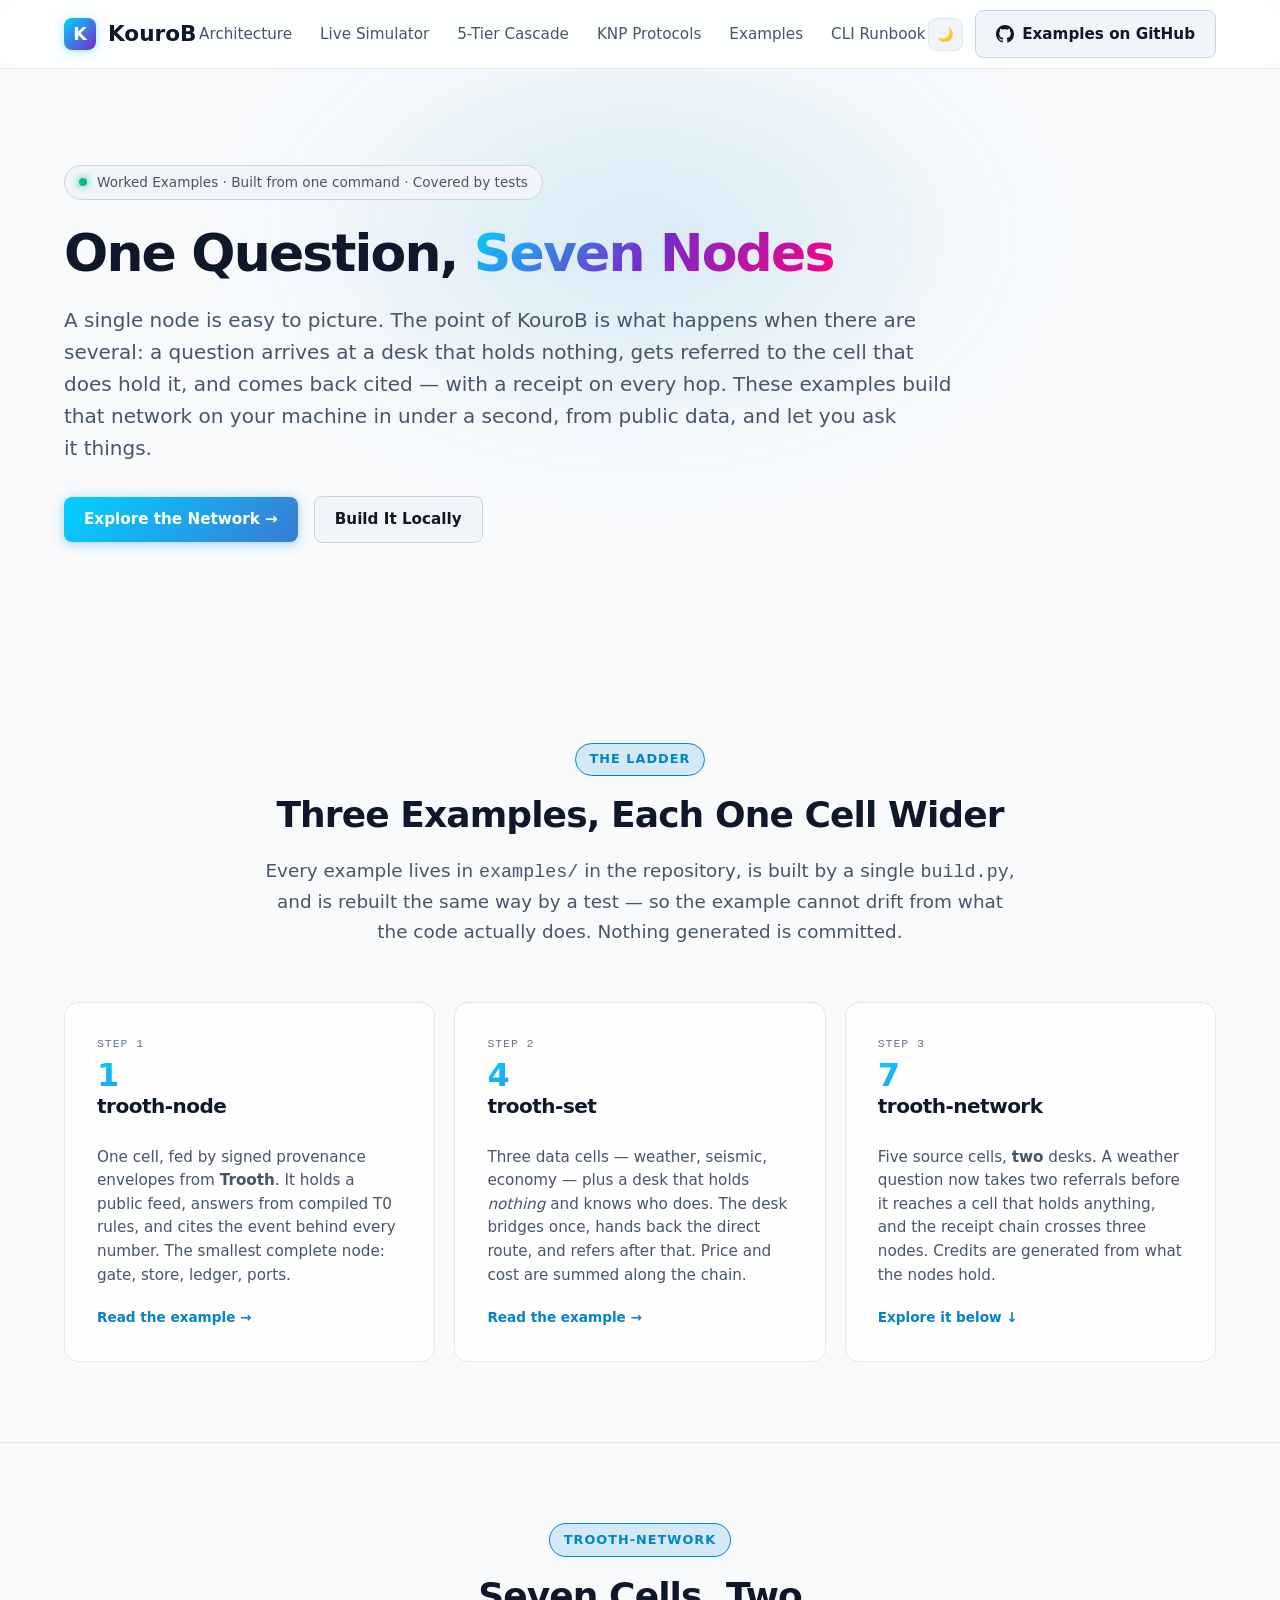
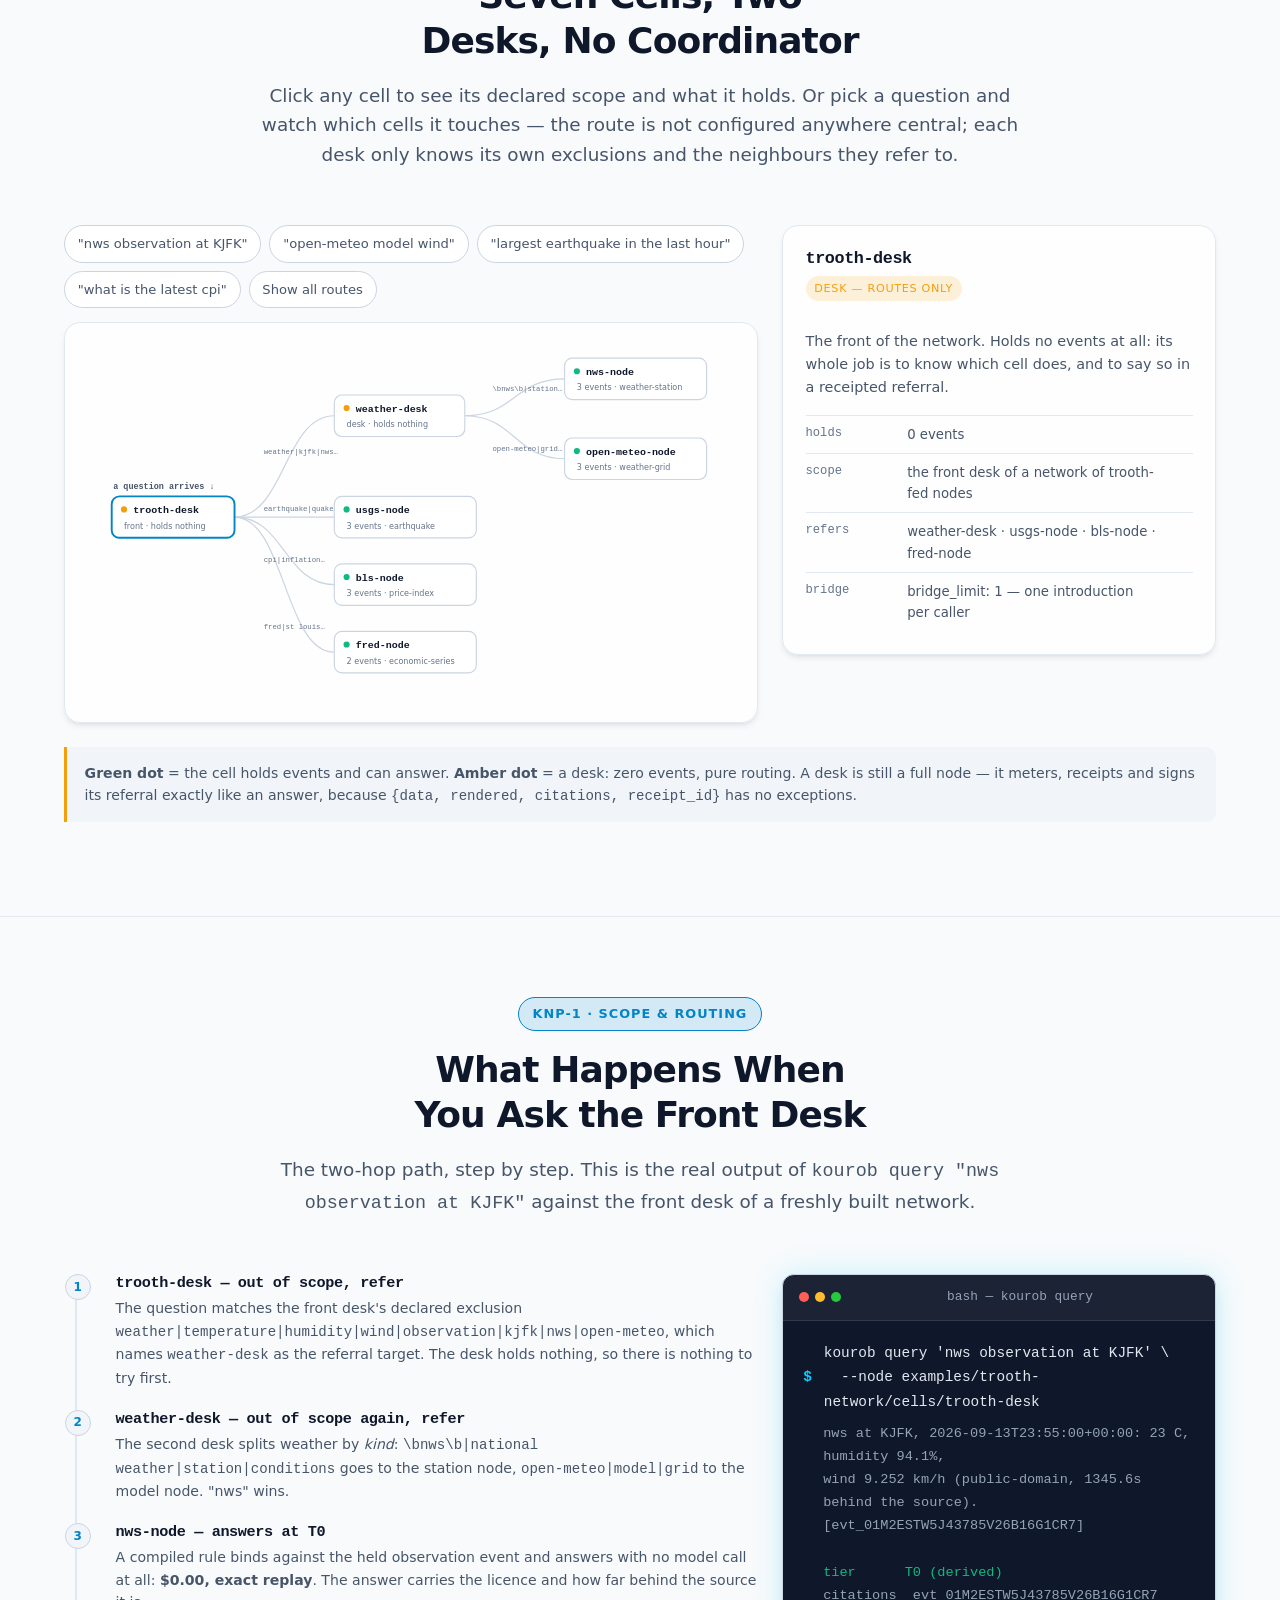
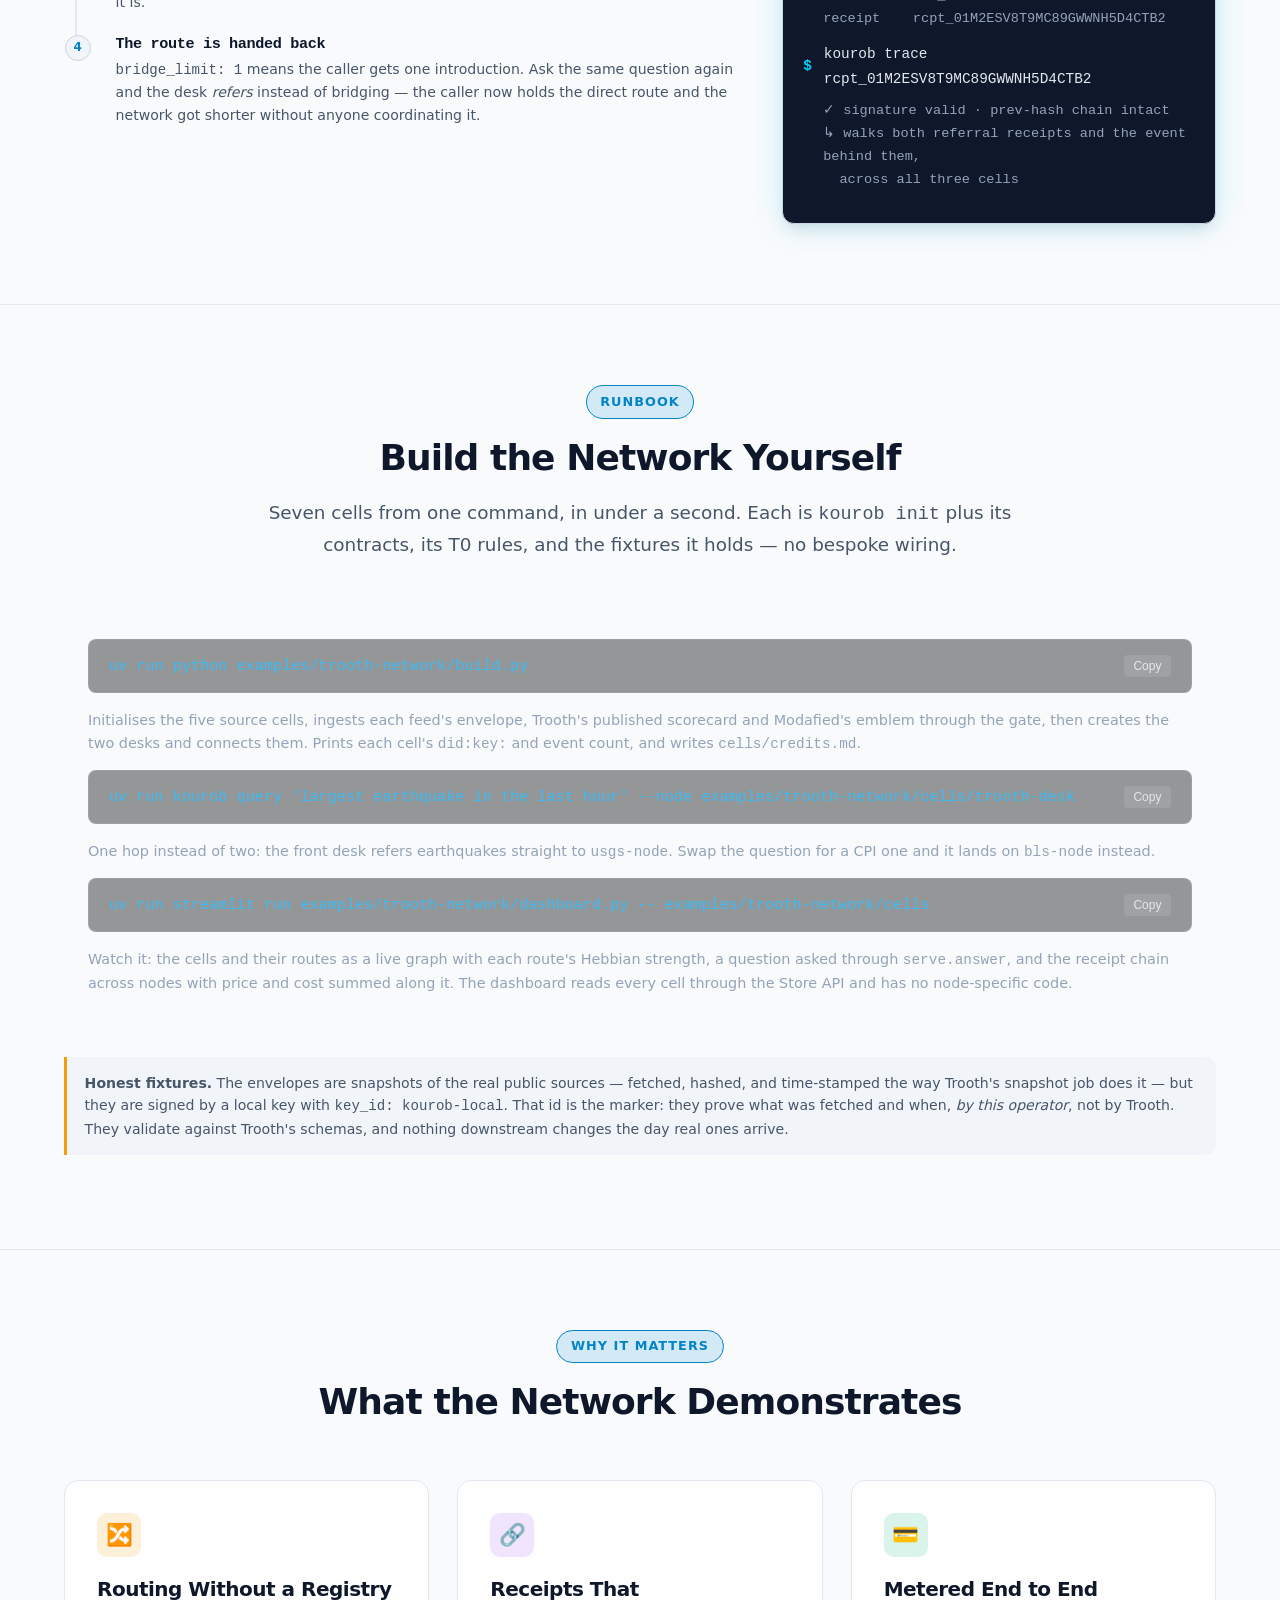
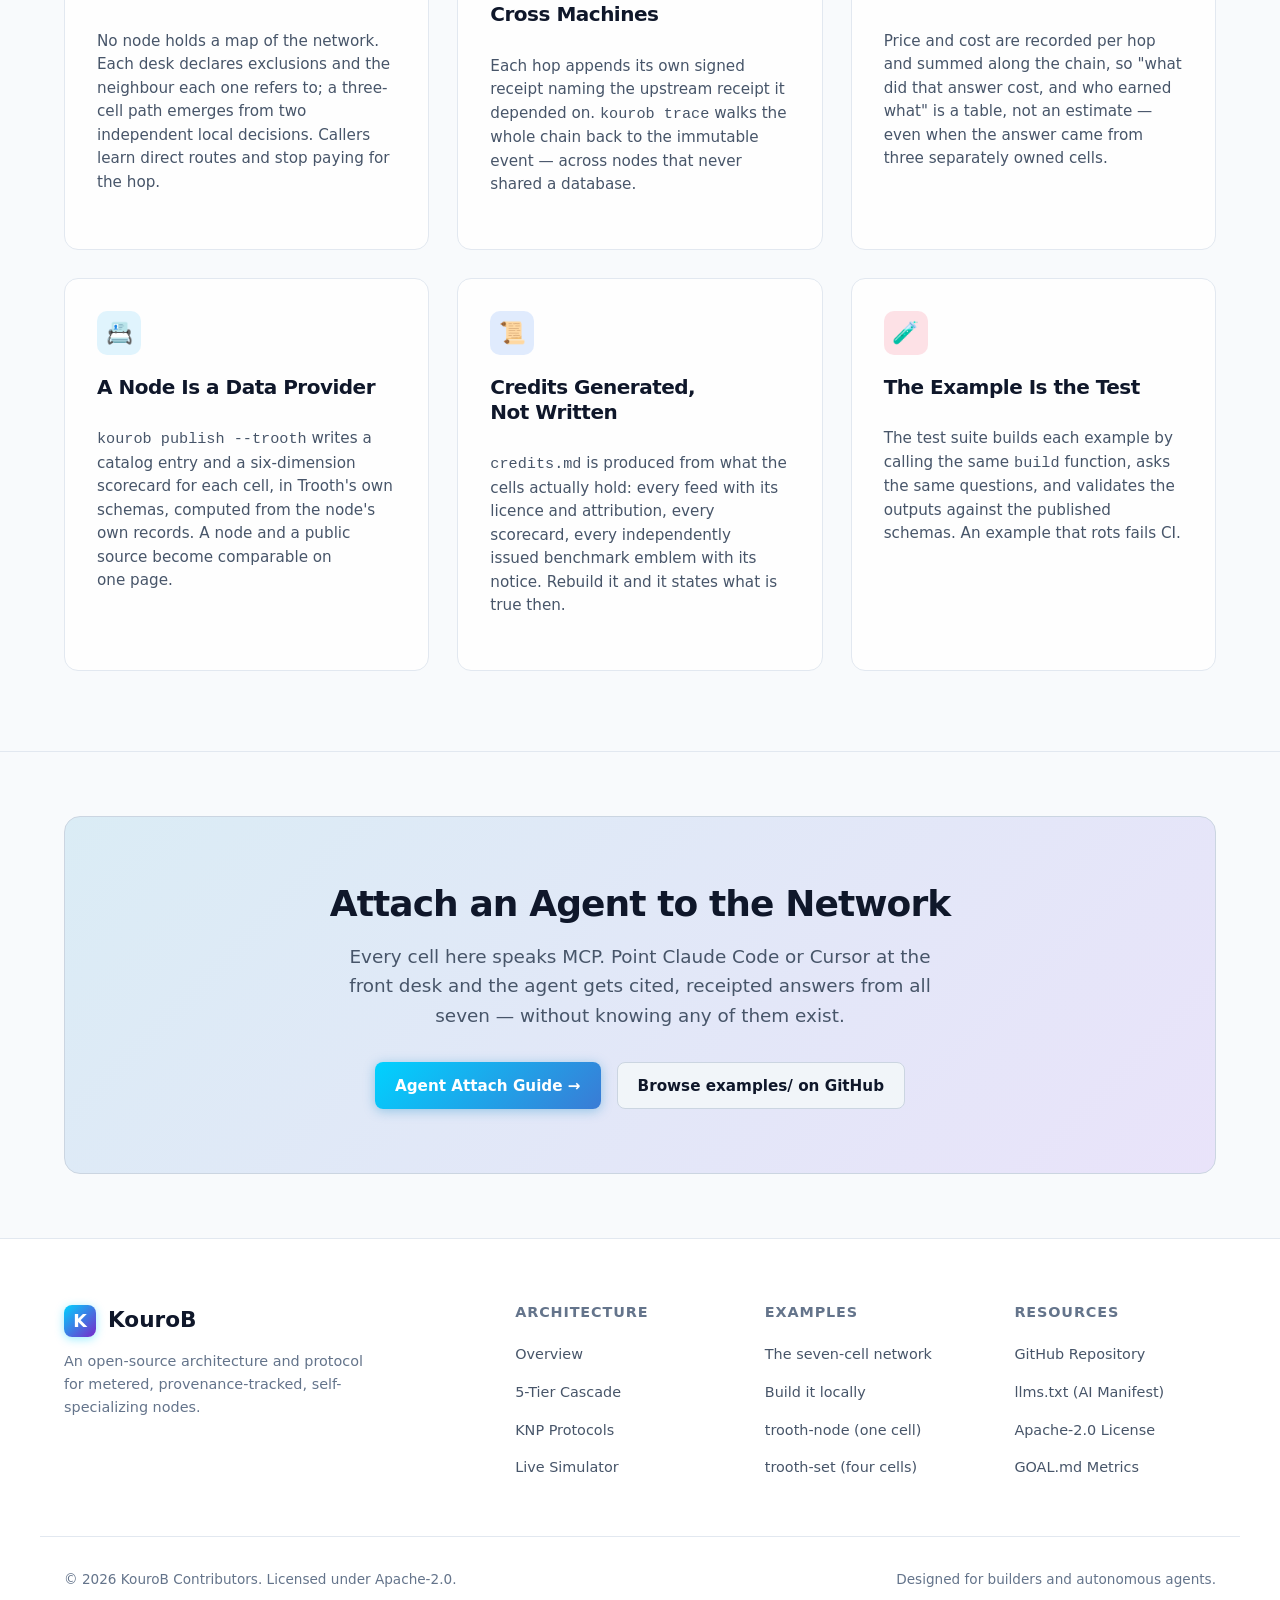
==== site/examples.html @ 0731978b "feat(site): an examples page - seven KouroB nodes in a network The public site showed one node. This" ====
<!DOCTYPE html>
<html lang="en">
<head>
  <meta charset="UTF-8">
  <meta name="viewport" content="width=device-width, initial-scale=1.0">
  <title>Examples — A Network of KouroB Nodes</title>
  <meta name="description" content="Worked KouroB examples: one node, four cells, then a seven-cell network with two desks. Click through the topology, the referral rules that route a question, and the receipt chain that crosses three nodes.">
  <meta name="theme-color" content="#080c14">
  <link rel="stylesheet" href="styles.css">
  <link rel="icon" href="data:image/svg+xml,<svg xmlns='http://www.w3.org/2000/svg' viewBox='0 0 100 100'><rect width='100' height='100' rx='20' fill='%2300d2ff'/><text y='70' x='20' font-size='65' font-family='monospace' font-weight='bold' fill='white'>K</text></svg>">
  <style>
    /* ---- Page-scoped styles: the network topology and its detail panel ---- */
    .net-layout {
      display: grid;
      grid-template-columns: minmax(0, 1.6fr) minmax(0, 1fr);
      gap: 1.5rem;
      align-items: start;
    }
    @media (max-width: 980px) {
      .net-layout { grid-template-columns: 1fr; }
    }

    .net-canvas {
      background: var(--bg-card);
      border: 1px solid var(--border-subtle);
      border-radius: 16px;
      padding: 1rem;
      box-shadow: var(--shadow-md);
      overflow-x: auto;
    }
    .net-canvas svg { width: 100%; min-width: 620px; height: auto; display: block; }

    .net-ask-row {
      display: flex;
      flex-wrap: wrap;
      gap: 0.5rem;
      margin-bottom: 0.9rem;
    }
    .net-ask {
      font: inherit;
      font-size: 0.82rem;
      cursor: pointer;
      padding: 0.45rem 0.8rem;
      border-radius: 999px;
      border: 1px solid var(--border-strong);
      background: var(--bg-surface);
      color: var(--text-secondary);
      transition: all 0.18s ease;
    }
    .net-ask:hover { border-color: var(--accent-color); color: var(--text-primary); }
    .net-ask.active {
      border-color: var(--accent-color);
      color: var(--accent-color);
      background: var(--accent-glow);
    }

    /* Node boxes in the SVG */
    .node-g { cursor: pointer; }
    .node-box {
      fill: var(--bg-surface);
      stroke: var(--border-strong);
      stroke-width: 1.5;
      rx: 10;
      transition: stroke 0.2s ease, fill 0.2s ease;
    }
    .node-g:hover .node-box { stroke: var(--accent-color); }
    .node-g.selected .node-box { stroke: var(--accent-color); stroke-width: 2.5; }
    .node-g.lit .node-box { stroke: var(--brand-emerald); stroke-width: 2.5; }
    .node-g.dim { opacity: 0.35; }
    .node-name { fill: var(--text-primary); font: 600 13px var(--font-mono); }
    .node-role { fill: var(--text-muted); font: 400 10.5px var(--font-sans); }
    .node-dot { fill: var(--brand-amber); }
    .node-g.holds .node-dot { fill: var(--brand-emerald); }

    .edge {
      fill: none;
      stroke: var(--border-strong);
      stroke-width: 1.6;
      transition: stroke 0.2s ease, stroke-width 0.2s ease;
    }
    .edge.lit { stroke: var(--brand-emerald); stroke-width: 3; }
    .edge.dim { opacity: 0.25; }
    .edge-label { fill: var(--text-muted); font: 400 9.5px var(--font-mono); }
    .ask-label { fill: var(--text-secondary); font: 600 11px var(--font-mono); }

    /* Detail panel */
    .net-detail {
      background: var(--bg-card);
      border: 1px solid var(--border-subtle);
      border-radius: 16px;
      padding: 1.4rem;
      box-shadow: var(--shadow-md);
    }
    .net-detail h3 {
      font-family: var(--font-mono);
      font-size: 1.05rem;
      margin-bottom: 0.25rem;
    }
    .net-detail .detail-kind {
      display: inline-block;
      font-size: 0.7rem;
      letter-spacing: 0.06em;
      text-transform: uppercase;
      padding: 0.2rem 0.55rem;
      border-radius: 999px;
      margin-bottom: 0.9rem;
    }
    .kind-holds { background: rgba(16, 185, 129, 0.15); color: var(--tier-t0); }
    .kind-desk { background: rgba(245, 158, 11, 0.15); color: var(--brand-amber); }
    .net-detail p { color: var(--text-secondary); font-size: 0.9rem; }
    .detail-rows { list-style: none; padding: 0; margin: 1rem 0 0; }
    .detail-rows li {
      display: grid;
      grid-template-columns: 92px minmax(0, 1fr);
      gap: 0.6rem;
      padding: 0.5rem 0;
      border-top: 1px solid var(--border-subtle);
      font-size: 0.83rem;
      color: var(--text-secondary);
    }
    .detail-rows .k { color: var(--text-muted); font-family: var(--font-mono); font-size: 0.76rem; }
    .detail-rows code { font-size: 0.78rem; word-break: break-word; }

    /* Hop trace */
    .hop-list { list-style: none; padding: 0; margin: 0; counter-reset: hop; }
    .hop-list li {
      position: relative;
      padding: 0 0 1.3rem 2.4rem;
      border-left: 2px solid var(--border-subtle);
      margin-left: 0.7rem;
    }
    .hop-list li:last-child { border-left-color: transparent; padding-bottom: 0; }
    .hop-list li::before {
      counter-increment: hop;
      content: counter(hop);
      position: absolute;
      left: -0.78rem;
      top: 0;
      width: 1.5rem;
      height: 1.5rem;
      border-radius: 50%;
      display: grid;
      place-items: center;
      font-size: 0.75rem;
      font-weight: 700;
      background: var(--bg-surface-elevated);
      color: var(--accent-color);
      border: 1px solid var(--border-strong);
    }
    .hop-list h4 { margin: 0 0 0.25rem; font-size: 0.95rem; font-family: var(--font-mono); }
    .hop-list p { margin: 0; color: var(--text-secondary); font-size: 0.88rem; }

    /* Example ladder cards */
    .ladder { display: grid; grid-template-columns: repeat(auto-fit, minmax(260px, 1fr)); gap: 1.2rem; }
    .rung { position: relative; }
    .rung .rung-step {
      font-family: var(--font-mono);
      font-size: 0.72rem;
      color: var(--text-muted);
      letter-spacing: 0.08em;
      text-transform: uppercase;
    }
    .rung .rung-count {
      font-size: 2rem;
      font-weight: 800;
      line-height: 1;
      margin: 0.35rem 0 0.15rem;
    }

    .note {
      border-left: 3px solid var(--brand-amber);
      background: var(--bg-surface-elevated);
      padding: 0.9rem 1.1rem;
      border-radius: 0 10px 10px 0;
      color: var(--text-secondary);
      font-size: 0.88rem;
    }
  </style>
</head>
<body>

  <!-- Navigation -->
  <header class="site-nav">
    <div class="container nav-inner">
      <a href="index.html" class="brand">
        <span class="brand-icon">K</span>
        <span>KouroB</span>
      </a>

      <nav>
        <ul class="nav-links">
          <li><a href="index.html#overview">Architecture</a></li>
          <li><a href="index.html#simulator">Live Simulator</a></li>
          <li><a href="index.html#tiers">5-Tier Cascade</a></li>
          <li><a href="index.html#protocols">KNP Protocols</a></li>
          <li><a href="examples.html" aria-current="page">Examples</a></li>
          <li><a href="index.html#cli">CLI Runbook</a></li>
        </ul>
      </nav>

      <div class="nav-actions">
        <button id="theme-toggle" class="btn-icon" aria-label="Toggle theme" title="Toggle theme">🌙</button>
        <a href="https://github.com/alexchouck-hash/kourob/tree/main/examples" class="btn btn-secondary" target="_blank" rel="noopener">
          <svg width="18" height="18" viewBox="0 0 24 24" fill="currentColor"><path d="M12 0C5.37 0 0 5.37 0 12c0 5.31 3.435 9.795 8.205 11.385.6.105.825-.255.825-.57 0-.285-.015-1.23-.015-2.235-3.015.555-3.795-.735-4.035-1.41-.135-.345-.72-1.41-1.23-1.695-.42-.225-1.02-.78-.015-.795.945-.015 1.62.87 1.845 1.23 1.08 1.815 2.805 1.305 3.495.99.105-.78.42-1.305.765-1.605-2.67-.3-5.46-1.335-5.46-5.925 0-1.305.465-2.385 1.23-3.225-.12-.3-.54-1.53.12-3.18 0 0 1.005-.315 3.3 1.23.96-.27 1.98-.405 3-.405s2.04.135 3 .405c2.295-1.56 3.3-1.23 3.3-1.23.66 1.65.24 2.88.12 3.18.765.84 1.23 1.905 1.23 3.225 0 4.605-2.805 5.625-5.475 5.925.435.375.81 1.095.81 2.22 0 1.605-.015 2.895-.015 3.3 0 .315.225.69.825.57A12.02 12.02 0 0024 12c0-6.63-5.37-12-12-12z"/></svg>
          Examples on GitHub
        </a>
      </div>
    </div>
  </header>

  <!-- Hero -->
  <section class="hero">
    <div class="hero-glow"></div>
    <div class="container">
      <div class="hero-badge">
        <span class="status-dot"></span>
        <span>Worked Examples &middot; Built from one command &middot; Covered by tests</span>
      </div>
      <h1 class="hero-title" style="max-width: 22ch;">
        One Question, <span class="gradient-text">Seven Nodes</span>
      </h1>
      <p class="hero-subtitle" style="max-width: 70ch;">
        A single node is easy to picture. The point of KouroB is what happens when there are several:
        a question arrives at a desk that holds nothing, gets referred to the cell that does hold it,
        and comes back cited &mdash; with a receipt on every hop. These examples build that network on
        your machine in under a second, from public data, and let you ask it things.
      </p>
      <div class="hero-ctas">
        <a href="#network" class="btn btn-primary">Explore the Network &rarr;</a>
        <a href="#build" class="btn btn-secondary">Build It Locally</a>
      </div>
    </div>
  </section>

  <!-- The ladder of examples -->
  <section class="section">
    <div class="container">
      <div class="section-header">
        <span class="section-tag">The Ladder</span>
        <h2 class="section-title">Three Examples, Each One Cell Wider</h2>
        <p class="section-desc">
          Every example lives in <code>examples/</code> in the repository, is built by a single
          <code>build.py</code>, and is rebuilt the same way by a test &mdash; so the example cannot
          drift from what the code actually does. Nothing generated is committed.
        </p>
      </div>

      <div class="ladder">
        <div class="feature-card rung">
          <div class="rung-step">Step 1</div>
          <div class="rung-count gradient-text">1</div>
          <h3 class="feature-title">trooth-node</h3>
          <p class="feature-desc">
            One cell, fed by signed provenance envelopes from <strong>Trooth</strong>. It holds a
            public feed, answers from compiled T0 rules, and cites the event behind every number.
            The smallest complete node: gate, store, ledger, ports.
          </p>
          <a class="feature-link" href="https://github.com/alexchouck-hash/kourob/tree/main/examples/trooth-node" target="_blank" rel="noopener">Read the example &rarr;</a>
        </div>

        <div class="feature-card rung">
          <div class="rung-step">Step 2</div>
          <div class="rung-count gradient-text">4</div>
          <h3 class="feature-title">trooth-set</h3>
          <p class="feature-desc">
            Three data cells &mdash; weather, seismic, economy &mdash; plus a desk that holds
            <em>nothing</em> and knows who does. The desk bridges once, hands back the direct route,
            and refers after that. Price and cost are summed along the chain.
          </p>
          <a class="feature-link" href="https://github.com/alexchouck-hash/kourob/tree/main/examples/trooth-set" target="_blank" rel="noopener">Read the example &rarr;</a>
        </div>

        <div class="feature-card rung">
          <div class="rung-step">Step 3</div>
          <div class="rung-count gradient-text">7</div>
          <h3 class="feature-title">trooth-network</h3>
          <p class="feature-desc">
            Five source cells, <strong>two</strong> desks. A weather question now takes two referrals
            before it reaches a cell that holds anything, and the receipt chain crosses three nodes.
            Credits are generated from what the nodes hold.
          </p>
          <a class="feature-link" href="#network">Explore it below &darr;</a>
        </div>
      </div>
    </div>
  </section>

  <!-- The network -->
  <section class="section" id="network">
    <div class="container">
      <div class="section-header">
        <span class="section-tag">trooth-network</span>
        <h2 class="section-title">Seven Cells, Two Desks, No Coordinator</h2>
        <p class="section-desc">
          Click any cell to see its declared scope and what it holds. Or pick a question and watch
          which cells it touches &mdash; the route is not configured anywhere central; each desk only
          knows its own exclusions and the neighbours they refer to.
        </p>
      </div>

      <div class="net-layout">
        <div>
          <div class="net-ask-row" role="group" aria-label="Example questions">
            <button class="net-ask" data-ask="weather">"nws observation at KJFK"</button>
            <button class="net-ask" data-ask="model">"open-meteo model wind"</button>
            <button class="net-ask" data-ask="quake">"largest earthquake in the last hour"</button>
            <button class="net-ask" data-ask="cpi">"what is the latest cpi"</button>
            <button class="net-ask" data-ask="reset">Show all routes</button>
          </div>

          <div class="net-canvas">
            <svg viewBox="0 0 860 478" role="img" aria-label="Topology of the seven-cell trooth-network: a front desk refers to a weather desk and to three source nodes; the weather desk refers to two more source nodes.">
              <!-- edges: front desk -->
              <path class="edge" data-edge="front-weather" d="M200 232 C 265 232, 265 100, 330 100"/>
              <path class="edge" data-edge="front-usgs"    d="M200 232 C 265 232, 265 232, 330 232"/>
              <path class="edge" data-edge="front-bls"     d="M200 232 C 265 232, 265 320, 330 320"/>
              <path class="edge" data-edge="front-fred"    d="M200 232 C 265 232, 265 408, 330 408"/>
              <!-- edges: weather desk -->
              <path class="edge" data-edge="weather-nws"        d="M500 100 C 565 100, 565 52, 630 52"/>
              <path class="edge" data-edge="weather-openmeteo"  d="M500 100 C 565 100, 565 156, 630 156"/>

              <!-- edge labels -->
              <text class="edge-label" x="238" y="150">weather|kjfk|nws…</text>
              <text class="edge-label" x="238" y="224">earthquake|quake…</text>
              <text class="edge-label" x="238" y="290">cpi|inflation…</text>
              <text class="edge-label" x="238" y="378">fred|st louis…</text>
              <text class="edge-label" x="536" y="68">\bnws\b|station…</text>
              <text class="edge-label" x="536" y="146">open-meteo|grid…</text>

              <!-- the ask -->
              <text class="ask-label" x="42" y="196">a question arrives &darr;</text>

              <!-- nodes -->
              <g class="node-g selected" data-node="trooth-desk" tabindex="0" role="button" aria-label="trooth-desk">
                <rect class="node-box" x="40" y="205" width="160" height="54"/>
                <circle class="node-dot" cx="56" cy="222" r="4"/>
                <text class="node-name" x="68" y="227">trooth-desk</text>
                <text class="node-role" x="56" y="247">front &middot; holds nothing</text>
              </g>

              <g class="node-g" data-node="weather-desk" tabindex="0" role="button" aria-label="weather-desk">
                <rect class="node-box" x="330" y="73" width="170" height="54"/>
                <circle class="node-dot" cx="346" cy="90" r="4"/>
                <text class="node-name" x="358" y="95">weather-desk</text>
                <text class="node-role" x="346" y="115">desk &middot; holds nothing</text>
              </g>

              <g class="node-g holds" data-node="nws-node" tabindex="0" role="button" aria-label="nws-node">
                <rect class="node-box" x="630" y="25" width="185" height="54"/>
                <circle class="node-dot" cx="646" cy="42" r="4"/>
                <text class="node-name" x="658" y="47">nws-node</text>
                <text class="node-role" x="646" y="67">3 events &middot; weather-station</text>
              </g>

              <g class="node-g holds" data-node="open-meteo-node" tabindex="0" role="button" aria-label="open-meteo-node">
                <rect class="node-box" x="630" y="129" width="185" height="54"/>
                <circle class="node-dot" cx="646" cy="146" r="4"/>
                <text class="node-name" x="658" y="151">open-meteo-node</text>
                <text class="node-role" x="646" y="171">3 events &middot; weather-grid</text>
              </g>

              <g class="node-g holds" data-node="usgs-node" tabindex="0" role="button" aria-label="usgs-node">
                <rect class="node-box" x="330" y="205" width="185" height="54"/>
                <circle class="node-dot" cx="346" cy="222" r="4"/>
                <text class="node-name" x="358" y="227">usgs-node</text>
                <text class="node-role" x="346" y="247">3 events &middot; earthquake</text>
              </g>

              <g class="node-g holds" data-node="bls-node" tabindex="0" role="button" aria-label="bls-node">
                <rect class="node-box" x="330" y="293" width="185" height="54"/>
                <circle class="node-dot" cx="346" cy="310" r="4"/>
                <text class="node-name" x="358" y="315">bls-node</text>
                <text class="node-role" x="346" y="335">3 events &middot; price-index</text>
              </g>

              <g class="node-g holds" data-node="fred-node" tabindex="0" role="button" aria-label="fred-node">
                <rect class="node-box" x="330" y="381" width="185" height="54"/>
                <circle class="node-dot" cx="346" cy="398" r="4"/>
                <text class="node-name" x="358" y="403">fred-node</text>
                <text class="node-role" x="346" y="423">2 events &middot; economic-series</text>
              </g>
            </svg>
          </div>
        </div>

        <aside class="net-detail" id="net-detail" aria-live="polite"></aside>
      </div>

      <p class="note" style="margin-top: 1.5rem;">
        <strong>Green dot</strong> = the cell holds events and can answer.
        <strong>Amber dot</strong> = a desk: zero events, pure routing. A desk is still a full node
        &mdash; it meters, receipts and signs its referral exactly like an answer, because
        <code>{data, rendered, citations, receipt_id}</code> has no exceptions.
      </p>
    </div>
  </section>

  <!-- The hop trace -->
  <section class="section">
    <div class="container">
      <div class="section-header">
        <span class="section-tag">KNP-1 &middot; Scope &amp; Routing</span>
        <h2 class="section-title">What Happens When You Ask the Front Desk</h2>
        <p class="section-desc">
          The two-hop path, step by step. This is the real output of
          <code>kourob query "nws observation at KJFK"</code> against the front desk of a freshly
          built network.
        </p>
      </div>

      <div class="net-layout">
        <div>
          <ol class="hop-list">
            <li>
              <h4>trooth-desk &mdash; out of scope, refer</h4>
              <p>
                The question matches the front desk's declared exclusion
                <code>weather|temperature|humidity|wind|observation|kjfk|nws|open-meteo</code>, which
                names <code>weather-desk</code> as the referral target. The desk holds nothing, so
                there is nothing to try first.
              </p>
            </li>
            <li>
              <h4>weather-desk &mdash; out of scope again, refer</h4>
              <p>
                The second desk splits weather by <em>kind</em>: <code>\bnws\b|national weather|station|conditions</code>
                goes to the station node, <code>open-meteo|model|grid</code> to the model node. "nws" wins.
              </p>
            </li>
            <li>
              <h4>nws-node &mdash; answers at T0</h4>
              <p>
                A compiled rule binds against the held observation event and answers with no model
                call at all: <strong>$0.00, exact replay</strong>. The answer carries the licence and
                how far behind the source it is.
              </p>
            </li>
            <li>
              <h4>The route is handed back</h4>
              <p>
                <code>bridge_limit: 1</code> means the caller gets one introduction. Ask the same
                question again and the desk <em>refers</em> instead of bridging &mdash; the caller now
                holds the direct route and the network got shorter without anyone coordinating it.
              </p>
            </li>
          </ol>
        </div>

        <div class="terminal-window">
          <div class="terminal-topbar">
            <div class="terminal-dots">
              <span class="terminal-dot dot-red"></span>
              <span class="terminal-dot dot-yellow"></span>
              <span class="terminal-dot dot-green"></span>
            </div>
            <div class="terminal-title">bash &mdash; kourob query</div>
            <div></div>
          </div>
          <div class="terminal-body">
            <div class="terminal-line">
              <span class="terminal-prompt">$</span>
              <span>kourob query 'nws observation at KJFK' \<br>&nbsp;&nbsp;--node examples/trooth-network/cells/trooth-desk</span>
            </div>
            <div class="terminal-output">
              nws at KJFK, 2026-09-13T23:55:00+00:00: 23 C, humidity 94.1%,<br>
              wind 9.252 km/h (public-domain, 1345.6s behind the source).<br>
              [evt_01M2ESTW5J43785V26B16G1CR7]
              <br><br>
              <span class="terminal-highlight">tier&nbsp;&nbsp;&nbsp;&nbsp;&nbsp;&nbsp;T0 (derived)</span><br>
              citations&nbsp;&nbsp;evt_01M2ESTW5J43785V26B16G1CR7<br>
              receipt&nbsp;&nbsp;&nbsp;&nbsp;rcpt_01M2ESV8T9MC89GWWNH5D4CTB2
            </div>
            <div class="terminal-line">
              <span class="terminal-prompt">$</span>
              <span>kourob trace rcpt_01M2ESV8T9MC89GWWNH5D4CTB2</span>
            </div>
            <div class="terminal-output">
              ✓ signature valid &middot; prev-hash chain intact<br>
              ↳ walks both referral receipts and the event behind them,<br>
              &nbsp;&nbsp;across all three cells
            </div>
          </div>
        </div>
      </div>
    </div>
  </section>

  <!-- Build it -->
  <section class="section" id="build">
    <div class="container">
      <div class="section-header">
        <span class="section-tag">Runbook</span>
        <h2 class="section-title">Build the Network Yourself</h2>
        <p class="section-desc">
          Seven cells from one command, in under a second. Each is <code>kourob init</code> plus its
          contracts, its T0 rules, and the fixtures it holds &mdash; no bespoke wiring.
        </p>
      </div>

      <div class="cli-tab-content active" style="display:block;">
        <div class="cli-command-block">
          <code>uv run python examples/trooth-network/build.py</code>
          <button class="btn-copy">Copy</button>
        </div>
        <p class="cli-explanation">
          Initialises the five source cells, ingests each feed's envelope, Trooth's published
          scorecard and Modafied's emblem through the gate, then creates the two desks and connects
          them. Prints each cell's <code>did:key:</code> and event count, and writes
          <code>cells/credits.md</code>.
        </p>

        <div class="cli-command-block">
          <code>uv run kourob query 'largest earthquake in the last hour' --node examples/trooth-network/cells/trooth-desk</code>
          <button class="btn-copy">Copy</button>
        </div>
        <p class="cli-explanation">
          One hop instead of two: the front desk refers earthquakes straight to
          <code>usgs-node</code>. Swap the question for a CPI one and it lands on
          <code>bls-node</code> instead.
        </p>

        <div class="cli-command-block">
          <code>uv run streamlit run examples/trooth-network/dashboard.py -- examples/trooth-network/cells</code>
          <button class="btn-copy">Copy</button>
        </div>
        <p class="cli-explanation">
          Watch it: the cells and their routes as a live graph with each route's Hebbian strength, a
          question asked through <code>serve.answer</code>, and the receipt chain across nodes with
          price and cost summed along it. The dashboard reads every cell through the Store API and
          has no node-specific code.
        </p>
      </div>

      <p class="note" style="margin-top: 1.5rem;">
        <strong>Honest fixtures.</strong> The envelopes are snapshots of the real public sources
        &mdash; fetched, hashed, and time-stamped the way Trooth's snapshot job does it &mdash; but
        they are signed by a local key with <code>key_id: kourob-local</code>. That id is the marker:
        they prove what was fetched and when, <em>by this operator</em>, not by Trooth. They validate
        against Trooth's schemas, and nothing downstream changes the day real ones arrive.
      </p>
    </div>
  </section>

  <!-- What it demonstrates -->
  <section class="section">
    <div class="container">
      <div class="section-header">
        <span class="section-tag">Why It Matters</span>
        <h2 class="section-title">What the Network Demonstrates</h2>
      </div>

      <div class="features-grid">
        <div class="feature-card">
          <div class="feature-icon icon-amber">🔀</div>
          <h3 class="feature-title">Routing Without a Registry</h3>
          <p class="feature-desc">
            No node holds a map of the network. Each desk declares exclusions and the neighbour each
            one refers to; a three-cell path emerges from two independent local decisions. Callers
            learn direct routes and stop paying for the hop.
          </p>
        </div>
        <div class="feature-card">
          <div class="feature-icon icon-purple">🔗</div>
          <h3 class="feature-title">Receipts That Cross Machines</h3>
          <p class="feature-desc">
            Each hop appends its own signed receipt naming the upstream receipt it depended on.
            <code>kourob trace</code> walks the whole chain back to the immutable event &mdash; across
            nodes that never shared a database.
          </p>
        </div>
        <div class="feature-card">
          <div class="feature-icon icon-emerald">💳</div>
          <h3 class="feature-title">Metered End to End</h3>
          <p class="feature-desc">
            Price and cost are recorded per hop and summed along the chain, so "what did that answer
            cost, and who earned what" is a table, not an estimate &mdash; even when the answer came
            from three separately owned cells.
          </p>
        </div>
        <div class="feature-card">
          <div class="feature-icon icon-cyan">📇</div>
          <h3 class="feature-title">A Node Is a Data Provider</h3>
          <p class="feature-desc">
            <code>kourob publish --trooth</code> writes a catalog entry and a six-dimension scorecard
            for each cell, in Trooth's own schemas, computed from the node's own records. A node and
            a public source become comparable on one page.
          </p>
        </div>
        <div class="feature-card">
          <div class="feature-icon icon-blue">📜</div>
          <h3 class="feature-title">Credits Generated, Not Written</h3>
          <p class="feature-desc">
            <code>credits.md</code> is produced from what the cells actually hold: every feed with its
            licence and attribution, every scorecard, every independently issued benchmark emblem
            with its notice. Rebuild it and it states what is true then.
          </p>
        </div>
        <div class="feature-card">
          <div class="feature-icon icon-pink">🧪</div>
          <h3 class="feature-title">The Example Is the Test</h3>
          <p class="feature-desc">
            The test suite builds each example by calling the same <code>build</code> function, asks
            the same questions, and validates the outputs against the published schemas. An example
            that rots fails CI.
          </p>
        </div>
      </div>
    </div>
  </section>

  <!-- CTA -->
  <div class="container">
    <div class="cta-banner">
      <h2>Attach an Agent to the Network</h2>
      <p>
        Every cell here speaks MCP. Point Claude Code or Cursor at the front desk and the agent gets
        cited, receipted answers from all seven &mdash; without knowing any of them exist.
      </p>
      <div style="display: flex; gap: 1rem; justify-content: center; flex-wrap: wrap;">
        <a href="index.html#agents" class="btn btn-primary">Agent Attach Guide &rarr;</a>
        <a href="https://github.com/alexchouck-hash/kourob/tree/main/examples" class="btn btn-secondary" target="_blank" rel="noopener">
          Browse examples/ on GitHub
        </a>
      </div>
    </div>
  </div>

  <!-- Footer -->
  <footer class="site-footer">
    <div class="container footer-grid">
      <div class="footer-brand">
        <a href="index.html" class="brand">
          <span class="brand-icon">K</span>
          <span>KouroB</span>
        </a>
        <p>
          An open-source architecture and protocol for metered, provenance-tracked, self-specializing nodes.
        </p>
      </div>

      <div class="footer-col">
        <h4>Architecture</h4>
        <ul class="footer-links">
          <li><a href="index.html#overview">Overview</a></li>
          <li><a href="index.html#tiers">5-Tier Cascade</a></li>
          <li><a href="index.html#protocols">KNP Protocols</a></li>
          <li><a href="index.html#simulator">Live Simulator</a></li>
        </ul>
      </div>

      <div class="footer-col">
        <h4>Examples</h4>
        <ul class="footer-links">
          <li><a href="examples.html#network">The seven-cell network</a></li>
          <li><a href="examples.html#build">Build it locally</a></li>
          <li><a href="https://github.com/alexchouck-hash/kourob/tree/main/examples/trooth-node" target="_blank" rel="noopener">trooth-node (one cell)</a></li>
          <li><a href="https://github.com/alexchouck-hash/kourob/tree/main/examples/trooth-set" target="_blank" rel="noopener">trooth-set (four cells)</a></li>
        </ul>
      </div>

      <div class="footer-col">
        <h4>Resources</h4>
        <ul class="footer-links">
          <li><a href="https://github.com/alexchouck-hash/kourob" target="_blank" rel="noopener">GitHub Repository</a></li>
          <li><a href="llms.txt">llms.txt (AI Manifest)</a></li>
          <li><a href="https://github.com/alexchouck-hash/kourob/blob/main/LICENSE" target="_blank" rel="noopener">Apache-2.0 License</a></li>
          <li><a href="https://github.com/alexchouck-hash/kourob/blob/main/GOAL.md" target="_blank" rel="noopener">GOAL.md Metrics</a></li>
        </ul>
      </div>
    </div>

    <div class="container footer-bottom">
      <div>&copy; 2026 KouroB Contributors. Licensed under Apache-2.0.</div>
      <div>Designed for builders and autonomous agents.</div>
    </div>
  </footer>

  <script src="app.js"></script>
  <script>
  // --- The network topology: cell details and question routes ---
  (function () {
    const NODES = {
      'trooth-desk': {
        kind: 'desk',
        title: 'trooth-desk',
        blurb: 'The front of the network. Holds no events at all: its whole job is to know which cell does, and to say so in a receipted referral.',
        rows: [
          ['holds', '0 events'],
          ['scope', 'the front desk of a network of trooth-fed nodes'],
          ['refers', 'weather-desk &middot; usgs-node &middot; bls-node &middot; fred-node'],
          ['bridge', 'bridge_limit: 1 — one introduction per caller']
        ]
      },
      'weather-desk': {
        kind: 'desk',
        title: 'weather-desk',
        blurb: 'A second desk, one level down. It splits weather by kind — a station reading is not a model forecast — and refers accordingly. This is the hop that makes the network two-deep.',
        rows: [
          ['holds', '0 events'],
          ['scope', 'a desk for weather at KJFK'],
          ['refers', 'nws-node (station) &middot; open-meteo-node (model)'],
          ['bridge', 'bridge_limit: 1']
        ]
      },
      'nws-node': {
        kind: 'holds',
        title: 'nws-node',
        blurb: 'Observations from the US National Weather Service station at KJFK: temperature, humidity, wind, conditions. Answers at T0 from a compiled rule.',
        rows: [
          ['holds', '3 events — observation, scorecard, emblem'],
          ['entity', 'weather-station'],
          ['source', 'api.weather.gov &middot; public domain'],
          ['credit', 'Data provided by NOAA / National Weather Service']
        ]
      },
      'open-meteo-node': {
        kind: 'holds',
        title: 'open-meteo-node',
        blurb: 'Model weather for the same coordinates — a different kind of truth about the same place, which is exactly why it is a different cell.',
        rows: [
          ['holds', '3 events — observation, scorecard, emblem'],
          ['entity', 'weather-grid'],
          ['source', 'api.open-meteo.com &middot; CC-BY-4.0'],
          ['credit', 'Weather data by Open-Meteo.com']
        ]
      },
      'usgs-node': {
        kind: 'holds',
        title: 'usgs-node',
        blurb: 'The USGS past-hour earthquake feed: largest quake, magnitude, count. One hop from the front desk — no intermediate desk needed.',
        rows: [
          ['holds', '3 events — observation, scorecard, emblem'],
          ['entity', 'earthquake'],
          ['source', 'earthquake.usgs.gov &middot; public domain'],
          ['credit', 'Data courtesy of the U.S. Geological Survey']
        ]
      },
      'bls-node': {
        kind: 'holds',
        title: 'bls-node',
        blurb: 'The Consumer Price Index from the Bureau of Labor Statistics. Ask the front desk about inflation and it lands here.',
        rows: [
          ['holds', '3 events — observation, scorecard, emblem'],
          ['entity', 'price-index'],
          ['source', 'api.bls.gov &middot; public domain'],
          ['credit', 'U.S. Bureau of Labor Statistics']
        ]
      },
      'fred-node': {
        kind: 'holds',
        title: 'fred-node',
        blurb: 'Economic series from the St. Louis Fed. It holds the scorecard and the benchmark emblem but no envelope yet — FRED needs an API key — so it is the honest case of a cell that is listed, scored, and not yet fed.',
        rows: [
          ['holds', '2 events — scorecard, emblem (no envelope yet)'],
          ['entity', 'economic-series'],
          ['source', 'fred.stlouisfed.org &middot; API key required'],
          ['credit', 'Federal Reserve Economic Data (FRED)']
        ]
      }
    };

    const ASKS = {
      weather: { edges: ['front-weather', 'weather-nws'], nodes: ['trooth-desk', 'weather-desk', 'nws-node'], focus: 'nws-node' },
      model:   { edges: ['front-weather', 'weather-openmeteo'], nodes: ['trooth-desk', 'weather-desk', 'open-meteo-node'], focus: 'open-meteo-node' },
      quake:   { edges: ['front-usgs'], nodes: ['trooth-desk', 'usgs-node'], focus: 'usgs-node' },
      cpi:     { edges: ['front-bls'], nodes: ['trooth-desk', 'bls-node'], focus: 'bls-node' }
    };

    const detail = document.getElementById('net-detail');
    const groups = Array.from(document.querySelectorAll('.node-g'));
    const edges = Array.from(document.querySelectorAll('.edge'));
    const askBtns = Array.from(document.querySelectorAll('.net-ask'));
    if (!detail || !groups.length) return;

    function render(id) {
      const n = NODES[id];
      if (!n) return;
      const kindClass = n.kind === 'desk' ? 'kind-desk' : 'kind-holds';
      const kindText = n.kind === 'desk' ? 'Desk — routes only' : 'Source cell — holds events';
      detail.innerHTML =
        '<h3>' + n.title + '</h3>' +
        '<span class="detail-kind ' + kindClass + '">' + kindText + '</span>' +
        '<p>' + n.blurb + '</p>' +
        '<ul class="detail-rows">' +
        n.rows.map(function (r) {
          return '<li><span class="k">' + r[0] + '</span><span>' + r[1] + '</span></li>';
        }).join('') +
        '</ul>';
      groups.forEach(function (g) {
        g.classList.toggle('selected', g.getAttribute('data-node') === id);
      });
    }

    function clearRoute() {
      groups.forEach(function (g) { g.classList.remove('lit', 'dim'); });
      edges.forEach(function (e) { e.classList.remove('lit', 'dim'); });
    }

    function showRoute(key) {
      clearRoute();
      const route = ASKS[key];
      if (!route) return;
      groups.forEach(function (g) {
        const on = route.nodes.indexOf(g.getAttribute('data-node')) !== -1;
        g.classList.toggle('lit', on);
        g.classList.toggle('dim', !on);
      });
      edges.forEach(function (e) {
        const on = route.edges.indexOf(e.getAttribute('data-edge')) !== -1;
        e.classList.toggle('lit', on);
        e.classList.toggle('dim', !on);
      });
      render(route.focus);
    }

    groups.forEach(function (g) {
      const id = g.getAttribute('data-node');
      g.addEventListener('click', function () { render(id); });
      g.addEventListener('keydown', function (e) {
        if (e.key === 'Enter' || e.key === ' ') { e.preventDefault(); render(id); }
      });
    });

    askBtns.forEach(function (btn) {
      btn.addEventListener('click', function () {
        askBtns.forEach(function (b) { b.classList.remove('active'); });
        const key = btn.getAttribute('data-ask');
        if (key === 'reset') { clearRoute(); render('trooth-desk'); return; }
        btn.classList.add('active');
        showRoute(key);
      });
    });

    render('trooth-desk');
  })();
  </script>
</body>
</html>
---- site/styles.css ----
/* ==========================================================================
   KouroB Public Site Stylesheet
   Modern, zero-dependency, standards-compliant CSS
   ========================================================================== */

:root {
  /* Core Brand Tokens */
  --brand-cyan: #00d2ff;
  --brand-blue: #3a7bd5;
  --brand-purple: #7928ca;
  --brand-pink: #ff0080;
  --brand-emerald: #10b981;
  --brand-amber: #f59e0b;
  --brand-rose: #f43f5e;

  /* Theme: Light (default baseline) */
  --bg-page: #f8fafc;
  --bg-surface: #ffffff;
  --bg-surface-elevated: #f1f5f9;
  --bg-card: rgba(255, 255, 255, 0.85);
  --bg-code: #0f172a;
  --text-code: #e2e8f0;
  --text-primary: #0f172a;
  --text-secondary: #475569;
  --text-muted: #64748b;
  --border-subtle: #e2e8f0;
  --border-strong: #cbd5e1;
  --accent-color: #0284c7;
  --accent-glow: rgba(2, 132, 199, 0.15);
  --scrollbar-thumb: #cbd5e1;
  --scrollbar-track: #f1f5f9;
  --shadow-sm: 0 1px 2px 0 rgba(0, 0, 0, 0.05);
  --shadow-md: 0 4px 6px -1px rgba(0, 0, 0, 0.08), 0 2px 4px -2px rgba(0, 0, 0, 0.06);
  --shadow-lg: 0 10px 15px -3px rgba(0, 0, 0, 0.08), 0 4px 6px -4px rgba(0, 0, 0, 0.04);
  --shadow-glow: 0 0 30px rgba(0, 210, 255, 0.2);

  /* Tier colors */
  --tier-t0: #059669;
  --tier-t1: #0284c7;
  --tier-t2: #2563eb;
  --tier-t3: #7c3aed;
  --tier-t4: #d97706;

  /* Fonts */
  --font-sans: system-ui, -apple-system, BlinkMacSystemFont, "Segoe UI", Roboto, "Helvetica Neue", Arial, sans-serif;
  --font-mono: ui-monospace, "Cascadia Code", "Source Code Pro", Menlo, Monaco, Consolas, monospace;

  color-scheme: light dark;
  accent-color: var(--accent-color);
}

/* Dark mode overrides (System preference) */
@media (prefers-color-scheme: dark) {
  :root:not([data-theme="light"]) {
    --bg-page: #080c14;
    --bg-surface: #0f172a;
    --bg-surface-elevated: #1e293b;
    --bg-card: rgba(15, 23, 42, 0.75);
    --bg-code: #050811;
    --text-code: #e2e8f0;
    --text-primary: #f8fafc;
    --text-secondary: #94a3b8;
    --text-muted: #64748b;
    --border-subtle: #1e293b;
    --border-strong: #334155;
    --accent-color: #38bdf8;
    --accent-glow: rgba(56, 189, 248, 0.2);
    --scrollbar-thumb: #334155;
    --scrollbar-track: #0f172a;
    --shadow-sm: 0 1px 3px 0 rgba(0, 0, 0, 0.4);
    --shadow-md: 0 4px 6px -1px rgba(0, 0, 0, 0.5);
    --shadow-lg: 0 10px 25px -5px rgba(0, 0, 0, 0.6);
    --shadow-glow: 0 0 35px rgba(56, 189, 248, 0.25);

    --tier-t0: #10b981;
    --tier-t1: #38bdf8;
    --tier-t2: #60a5fa;
    --tier-t3: #a855f7;
    --tier-t4: #f59e0b;
  }
}

/* Explicit user theme override */
[data-theme="dark"] {
  --bg-page: #080c14;
  --bg-surface: #0f172a;
  --bg-surface-elevated: #1e293b;
  --bg-card: rgba(15, 23, 42, 0.75);
  --bg-code: #050811;
  --text-code: #e2e8f0;
  --text-primary: #f8fafc;
  --text-secondary: #94a3b8;
  --text-muted: #64748b;
  --border-subtle: #1e293b;
  --border-strong: #334155;
  --accent-color: #38bdf8;
  --accent-glow: rgba(56, 189, 248, 0.2);
  --scrollbar-thumb: #334155;
  --scrollbar-track: #0f172a;
  --shadow-sm: 0 1px 3px 0 rgba(0, 0, 0, 0.4);
  --shadow-md: 0 4px 6px -1px rgba(0, 0, 0, 0.5);
  --shadow-lg: 0 10px 25px -5px rgba(0, 0, 0, 0.6);
  --shadow-glow: 0 0 35px rgba(56, 189, 248, 0.25);

  --tier-t0: #10b981;
  --tier-t1: #38bdf8;
  --tier-t2: #60a5fa;
  --tier-t3: #a855f7;
  --tier-t4: #f59e0b;
}

[data-theme="light"] {
  --bg-page: #f8fafc;
  --bg-surface: #ffffff;
  --bg-surface-elevated: #f1f5f9;
  --bg-card: rgba(255, 255, 255, 0.85);
  --bg-code: #0f172a;
  --text-code: #e2e8f0;
  --text-primary: #0f172a;
  --text-secondary: #475569;
  --text-muted: #64748b;
  --border-subtle: #e2e8f0;
  --border-strong: #cbd5e1;
  --accent-color: #0284c7;
  --accent-glow: rgba(2, 132, 199, 0.15);
  --scrollbar-thumb: #cbd5e1;
  --scrollbar-track: #f1f5f9;
}

/* Modern Scrollbars */
* {
  scrollbar-color: var(--scrollbar-thumb) var(--scrollbar-track);
  scrollbar-width: thin;
  box-sizing: border-box;
}

@supports not (scrollbar-color: auto) {
  *::-webkit-scrollbar {
    width: 8px;
    height: 8px;
  }
  *::-webkit-scrollbar-track {
    background: var(--scrollbar-track);
  }
  *::-webkit-scrollbar-thumb {
    background: var(--scrollbar-thumb);
    border-radius: 4px;
  }
}

/* Base resets & typography */
html {
  scroll-behavior: smooth;
  font-size: 16px;
}

body {
  margin: 0;
  padding: 0;
  font-family: var(--font-sans);
  background-color: var(--bg-page);
  color: var(--text-primary);
  line-height: 1.6;
  -webkit-font-smoothing: antialiased;
  -moz-osx-font-smoothing: grayscale;
  overflow-x: hidden;
  transition: background-color 0.25s ease, color 0.25s ease;
}

h1, h2, h3, h4, h5, h6 {
  text-wrap: balance;
  margin-top: 0;
  color: var(--text-primary);
  font-weight: 700;
  letter-spacing: -0.025em;
  line-height: 1.25;
}

p, li, .pretty-text {
  text-wrap: pretty;
}

a {
  color: var(--accent-color);
  text-decoration: none;
  transition: opacity 0.2s ease;
}

a:hover {
  text-decoration: underline;
  opacity: 0.9;
}

code, pre {
  font-family: var(--font-mono);
}

/* Layout Utilities */
.container {
  width: 100%;
  max-width: 1200px;
  margin: 0 auto;
  padding: 0 1.5rem;
}

.section {
  padding: 5rem 0;
  border-bottom: 1px solid var(--border-subtle);
  position: relative;
}

.section-header {
  text-align: center;
  max-width: 760px;
  margin: 0 auto 3.5rem auto;
}

.section-tag {
  display: inline-flex;
  align-items: center;
  gap: 0.5rem;
  padding: 0.35rem 0.85rem;
  font-size: 0.8rem;
  font-weight: 600;
  text-transform: uppercase;
  letter-spacing: 0.08em;
  border-radius: 9999px;
  background: var(--accent-glow);
  color: var(--accent-color);
  border: 1px solid var(--accent-color);
  margin-bottom: 1rem;
}

.section-title {
  font-size: 2.25rem;
  font-weight: 800;
  margin-bottom: 1rem;
}

.section-desc {
  font-size: 1.15rem;
  color: var(--text-secondary);
}

/* Header & Nav */
.site-nav {
  position: sticky;
  top: 0;
  z-index: 50;
  background: var(--bg-card);
  backdrop-filter: blur(12px);
  -webkit-backdrop-filter: blur(12px);
  border-bottom: 1px solid var(--border-subtle);
  transition: all 0.2s ease;
}

.nav-inner {
  display: flex;
  align-items: center;
  justify-content: space-between;
  height: 4.25rem;
}

.brand {
  display: flex;
  align-items: center;
  gap: 0.75rem;
  font-weight: 800;
  font-size: 1.35rem;
  color: var(--text-primary);
  text-decoration: none;
}

.brand:hover {
  text-decoration: none;
}

.brand-icon {
  width: 2rem;
  height: 2rem;
  border-radius: 8px;
  background: linear-gradient(135deg, var(--brand-cyan), var(--brand-purple));
  display: flex;
  align-items: center;
  justify-content: center;
  color: white;
  font-weight: 900;
  font-size: 1.1rem;
  box-shadow: 0 2px 10px rgba(0, 210, 255, 0.4);
}

.nav-links {
  display: flex;
  align-items: center;
  gap: 1.75rem;
  list-style: none;
  margin: 0;
  padding: 0;
}

.nav-links a {
  color: var(--text-secondary);
  font-size: 0.95rem;
  font-weight: 500;
  transition: color 0.2s ease;
}

.nav-links a:hover {
  color: var(--text-primary);
  text-decoration: none;
}

.nav-actions {
  display: flex;
  align-items: center;
  gap: 0.75rem;
}

.btn-icon {
  background: var(--bg-surface-elevated);
  border: 1px solid var(--border-subtle);
  color: var(--text-primary);
  border-radius: 8px;
  padding: 0.5rem;
  display: inline-flex;
  align-items: center;
  justify-content: center;
  cursor: pointer;
  transition: all 0.2s ease;
}

.btn-icon:hover {
  background: var(--border-subtle);
}

.btn {
  display: inline-flex;
  align-items: center;
  justify-content: center;
  gap: 0.5rem;
  font-weight: 600;
  font-size: 0.95rem;
  padding: 0.65rem 1.25rem;
  border-radius: 8px;
  cursor: pointer;
  transition: all 0.2s ease;
  border: none;
  text-decoration: none;
}

.btn-primary {
  background: linear-gradient(135deg, var(--brand-cyan), var(--brand-blue));
  color: white;
  box-shadow: 0 2px 12px rgba(2, 132, 199, 0.35);
}

.btn-primary:hover {
  opacity: 0.95;
  transform: translateY(-1px);
  box-shadow: 0 4px 18px rgba(2, 132, 199, 0.45);
  text-decoration: none;
  color: white;
}

.btn-secondary {
  background: var(--bg-surface-elevated);
  color: var(--text-primary);
  border: 1px solid var(--border-strong);
}

.btn-secondary:hover {
  background: var(--border-subtle);
  text-decoration: none;
}

/* Hero Section */
.hero {
  padding: 6rem 0 5rem 0;
  overflow: hidden;
  position: relative;
}

.hero-glow {
  position: absolute;
  top: -10%;
  left: 50%;
  transform: translateX(-50%);
  width: 800px;
  height: 450px;
  background: radial-gradient(ellipse at center, var(--accent-glow) 0%, rgba(0, 0, 0, 0) 70%);
  filter: blur(60px);
  z-index: -1;
  pointer-events: none;
}

.hero-grid {
  display: grid;
  grid-template-columns: 1.15fr 0.85fr;
  gap: 3.5rem;
  align-items: center;
}

.hero-badge {
  display: inline-flex;
  align-items: center;
  gap: 0.6rem;
  padding: 0.35rem 0.9rem;
  border-radius: 9999px;
  background: var(--bg-surface-elevated);
  border: 1px solid var(--border-strong);
  font-size: 0.85rem;
  color: var(--text-secondary);
  margin-bottom: 1.5rem;
}

.hero-badge .status-dot {
  width: 8px;
  height: 8px;
  border-radius: 50%;
  background: var(--brand-emerald);
  box-shadow: 0 0 8px var(--brand-emerald);
}

.hero-title {
  font-size: 3.25rem;
  font-weight: 900;
  letter-spacing: -0.035em;
  line-height: 1.15;
  margin-bottom: 1.25rem;
}

.gradient-text {
  background: linear-gradient(135deg, var(--brand-cyan) 0%, var(--brand-purple) 50%, var(--brand-pink) 100%);
  -webkit-background-clip: text;
  -webkit-text-fill-color: transparent;
}

.hero-subtitle {
  font-size: 1.25rem;
  line-height: 1.6;
  color: var(--text-secondary);
  margin-bottom: 2rem;
  max-width: 580px;
}

.hero-ctas {
  display: flex;
  align-items: center;
  gap: 1rem;
  flex-wrap: wrap;
  margin-bottom: 2.5rem;
}

.hero-metrics {
  display: grid;
  grid-template-columns: repeat(3, 1fr);
  gap: 1.5rem;
  padding-top: 2rem;
  border-top: 1px solid var(--border-subtle);
}

.metric-item .metric-val {
  font-size: 1.85rem;
  font-weight: 800;
  color: var(--text-primary);
  font-family: var(--font-mono);
}

.metric-item .metric-label {
  font-size: 0.85rem;
  color: var(--text-muted);
}

/* Terminal Card */
.terminal-window {
  background: var(--bg-code);
  border-radius: 12px;
  border: 1px solid var(--border-strong);
  box-shadow: var(--shadow-lg), var(--shadow-glow);
  overflow: hidden;
}

.terminal-topbar {
  display: flex;
  align-items: center;
  justify-content: space-between;
  padding: 0.75rem 1rem;
  background: rgba(255, 255, 255, 0.05);
  border-bottom: 1px solid rgba(255, 255, 255, 0.1);
}

.terminal-dots {
  display: flex;
  gap: 6px;
}

.terminal-dot {
  width: 10px;
  height: 10px;
  border-radius: 50%;
}
.dot-red { background: #ff5f56; }
.dot-yellow { background: #ffbd2e; }
.dot-green { background: #27c93f; }

.terminal-title {
  font-family: var(--font-mono);
  font-size: 0.8rem;
  color: #94a3b8;
}

.terminal-body {
  padding: 1.25rem;
  font-family: var(--font-mono);
  font-size: 0.9rem;
  color: var(--text-code);
  line-height: 1.7;
}

.terminal-line {
  display: flex;
  align-items: center;
  gap: 0.75rem;
  margin-bottom: 0.5rem;
}

.terminal-prompt {
  color: var(--brand-cyan);
  font-weight: bold;
}

.terminal-output {
  color: #94a3b8;
  padding-left: 1.25rem;
  font-size: 0.85rem;
  margin-bottom: 0.75rem;
}

.terminal-highlight {
  color: var(--brand-emerald);
}

/* Quick Copy Box */
.quick-copy {
  display: flex;
  align-items: center;
  justify-content: space-between;
  background: rgba(0, 0, 0, 0.25);
  border: 1px solid rgba(255, 255, 255, 0.1);
  padding: 0.5rem 0.85rem;
  border-radius: 6px;
  margin-top: 1rem;
}

.quick-copy code {
  color: #38bdf8;
  font-size: 0.85rem;
}

.btn-copy {
  background: rgba(255, 255, 255, 0.1);
  border: none;
  color: #e2e8f0;
  border-radius: 4px;
  padding: 0.25rem 0.6rem;
  font-size: 0.75rem;
  cursor: pointer;
  transition: background 0.2s;
}

.btn-copy:hover {
  background: rgba(255, 255, 255, 0.2);
}

/* Interactive Playground / Simulator */
.playground-section {
  background: var(--bg-surface);
}

.playground-grid {
  display: grid;
  grid-template-columns: 380px 1fr;
  gap: 2rem;
  background: var(--bg-card);
  border: 1px solid var(--border-strong);
  border-radius: 16px;
  padding: 2rem;
  box-shadow: var(--shadow-lg);
}

.scenario-picker {
  display: flex;
  flex-direction: column;
  gap: 1.25rem;
}

.scenario-title {
  font-size: 1rem;
  font-weight: 700;
  color: var(--text-primary);
  margin-bottom: 0.25rem;
}

.scenario-list {
  display: flex;
  flex-direction: column;
  gap: 0.65rem;
}

.scenario-btn {
  text-align: left;
  background: var(--bg-surface-elevated);
  border: 1px solid var(--border-subtle);
  border-radius: 10px;
  padding: 0.85rem 1rem;
  color: var(--text-primary);
  cursor: pointer;
  transition: all 0.2s ease;
  display: flex;
  flex-direction: column;
  gap: 0.25rem;
}

.scenario-btn:hover {
  border-color: var(--accent-color);
  transform: translateX(3px);
}

.scenario-btn.active {
  border-color: var(--accent-color);
  background: var(--accent-glow);
  box-shadow: 0 0 12px var(--accent-glow);
}

.scenario-badge {
  font-size: 0.7rem;
  font-weight: 700;
  padding: 0.15rem 0.5rem;
  border-radius: 4px;
  display: inline-block;
  width: fit-content;
  text-transform: uppercase;
  letter-spacing: 0.05em;
}

.badge-t0 { background: rgba(16, 185, 129, 0.15); color: var(--tier-t0); border: 1px solid var(--tier-t0); }
.badge-t3 { background: rgba(168, 85, 247, 0.15); color: var(--tier-t3); border: 1px solid var(--tier-t3); }
.badge-referral { background: rgba(245, 158, 11, 0.15); color: var(--brand-amber); border: 1px solid var(--brand-amber); }
.badge-reject { background: rgba(244, 63, 94, 0.15); color: var(--brand-rose); border: 1px solid var(--brand-rose); }

.scenario-query {
  font-family: var(--font-mono);
  font-size: 0.85rem;
  font-weight: 600;
}

.scenario-desc {
  font-size: 0.78rem;
  color: var(--text-muted);
}

.custom-query-box {
  display: flex;
  gap: 0.5rem;
  margin-top: 0.5rem;
}

.custom-query-input {
  flex: 1;
  background: var(--bg-surface-elevated);
  border: 1px solid var(--border-subtle);
  border-radius: 8px;
  padding: 0.65rem 0.85rem;
  color: var(--text-primary);
  font-family: var(--font-sans);
  font-size: 0.9rem;
}

.custom-query-input:focus {
  outline: none;
  border-color: var(--accent-color);
}

/* Simulation Waterfall Stage */
.sim-stage-container {
  display: flex;
  flex-direction: column;
  gap: 1.5rem;
}

.waterfall-track {
  display: flex;
  align-items: center;
  justify-content: space-between;
  background: var(--bg-surface-elevated);
  padding: 0.85rem 1.25rem;
  border-radius: 12px;
  border: 1px solid var(--border-subtle);
  position: relative;
}

.waterfall-step {
  display: flex;
  flex-direction: column;
  align-items: center;
  gap: 0.35rem;
  position: relative;
  z-index: 2;
}

.step-indicator {
  width: 32px;
  height: 32px;
  border-radius: 50%;
  background: var(--bg-surface);
  border: 2px solid var(--border-strong);
  display: flex;
  align-items: center;
  justify-content: center;
  font-size: 0.8rem;
  font-weight: 700;
  color: var(--text-muted);
  transition: all 0.3s ease;
}

.waterfall-step.active .step-indicator {
  border-color: var(--accent-color);
  background: var(--accent-color);
  color: white;
  box-shadow: 0 0 10px var(--accent-glow);
}

.waterfall-step.complete .step-indicator {
  border-color: var(--brand-emerald);
  background: var(--brand-emerald);
  color: white;
}

.step-name {
  font-size: 0.75rem;
  font-weight: 600;
  color: var(--text-muted);
  text-transform: uppercase;
  letter-spacing: 0.04em;
}

.waterfall-step.active .step-name {
  color: var(--accent-color);
}

.sim-output-tabs {
  display: flex;
  border-bottom: 1px solid var(--border-strong);
  gap: 1rem;
}

.tab-btn {
  background: none;
  border: none;
  padding: 0.65rem 0.25rem;
  font-size: 0.9rem;
  font-weight: 600;
  color: var(--text-muted);
  cursor: pointer;
  position: relative;
  transition: color 0.2s ease;
}

.tab-btn:hover {
  color: var(--text-primary);
}

.tab-btn.active {
  color: var(--accent-color);
}

.tab-btn.active::after {
  content: "";
  position: absolute;
  bottom: -1px;
  left: 0;
  right: 0;
  height: 2px;
  background: var(--accent-color);
}

.sim-panel {
  display: none;
  background: var(--bg-code);
  color: var(--text-code);
  border-radius: 10px;
  padding: 1.25rem;
  font-family: var(--font-mono);
  font-size: 0.85rem;
  overflow-x: auto;
  border: 1px solid var(--border-strong);
  min-height: 260px;
}

.sim-panel.active {
  display: block;
}

.receipt-verified-badge {
  display: inline-flex;
  align-items: center;
  gap: 0.5rem;
  background: rgba(16, 185, 129, 0.15);
  border: 1px solid var(--brand-emerald);
  color: var(--brand-emerald);
  padding: 0.35rem 0.75rem;
  border-radius: 9999px;
  font-size: 0.8rem;
  font-weight: 600;
  margin-bottom: 1rem;
}

/* Feature Cards Grid */
.features-grid {
  display: grid;
  grid-template-columns: repeat(3, 1fr);
  gap: 1.75rem;
}

.feature-card {
  background: var(--bg-card);
  border: 1px solid var(--border-subtle);
  border-radius: 14px;
  padding: 2rem;
  transition: all 0.25s ease;
  display: flex;
  flex-direction: column;
}

.feature-card:hover {
  border-color: var(--border-strong);
  transform: translateY(-3px);
  box-shadow: var(--shadow-md);
}

.feature-icon {
  width: 44px;
  height: 44px;
  border-radius: 10px;
  display: flex;
  align-items: center;
  justify-content: center;
  font-size: 1.35rem;
  margin-bottom: 1.25rem;
}

.icon-cyan { background: rgba(56, 189, 248, 0.15); color: #38bdf8; }
.icon-emerald { background: rgba(16, 185, 129, 0.15); color: #10b981; }
.icon-purple { background: rgba(168, 85, 247, 0.15); color: #a855f7; }
.icon-amber { background: rgba(245, 158, 11, 0.15); color: #f59e0b; }
.icon-blue { background: rgba(59, 130, 246, 0.15); color: #3b82f6; }
.icon-pink { background: rgba(244, 63, 94, 0.15); color: #f43f5e; }

.feature-title {
  font-size: 1.25rem;
  font-weight: 700;
  margin-bottom: 0.75rem;
}

.feature-desc {
  color: var(--text-secondary);
  font-size: 0.95rem;
  line-height: 1.55;
  margin-bottom: 1.25rem;
  flex: 1;
}

.feature-link {
  font-size: 0.85rem;
  font-weight: 600;
  display: inline-flex;
  align-items: center;
  gap: 0.35rem;
}

/* Tier Cascade Table & Visualization */
.tier-cascade-table {
  width: 100%;
  border-collapse: collapse;
  background: var(--bg-card);
  border-radius: 12px;
  overflow: hidden;
  border: 1px solid var(--border-strong);
  box-shadow: var(--shadow-md);
  margin-top: 2rem;
}

.tier-cascade-table th, 
.tier-cascade-table td {
  padding: 1.15rem 1.5rem;
  text-align: left;
  border-bottom: 1px solid var(--border-subtle);
}

.tier-cascade-table th {
  background: var(--bg-surface-elevated);
  font-weight: 700;
  font-size: 0.85rem;
  text-transform: uppercase;
  letter-spacing: 0.05em;
  color: var(--text-muted);
}

.tier-pill {
  display: inline-flex;
  align-items: center;
  gap: 0.4rem;
  font-family: var(--font-mono);
  font-weight: 700;
  font-size: 0.85rem;
  padding: 0.25rem 0.65rem;
  border-radius: 6px;
}

/* Protocols Section */
.protocol-cards {
  display: grid;
  grid-template-columns: repeat(2, 1fr);
  gap: 1.75rem;
}

.protocol-card {
  background: var(--bg-card);
  border: 1px solid var(--border-subtle);
  border-radius: 12px;
  padding: 1.75rem;
  display: flex;
  flex-direction: column;
  gap: 0.75rem;
}

.protocol-header {
  display: flex;
  align-items: center;
  justify-content: space-between;
}

.protocol-id {
  font-family: var(--font-mono);
  font-size: 0.85rem;
  font-weight: 700;
  color: var(--accent-color);
  background: var(--accent-glow);
  padding: 0.25rem 0.65rem;
  border-radius: 4px;
}

.protocol-title {
  font-size: 1.2rem;
  font-weight: 700;
  margin: 0;
}

.protocol-desc {
  color: var(--text-secondary);
  font-size: 0.95rem;
  margin: 0;
}

.protocol-invariants {
  list-style: none;
  padding: 0;
  margin: 0.5rem 0 0 0;
  display: flex;
  flex-direction: column;
  gap: 0.4rem;
}

.protocol-invariants li {
  font-size: 0.85rem;
  color: var(--text-muted);
  display: flex;
  align-items: center;
  gap: 0.5rem;
}

.protocol-invariants li::before {
  content: "•";
  color: var(--accent-color);
  font-weight: bold;
}

/* CLI Runbook Tabs */
.cli-tabs {
  background: var(--bg-code);
  border-radius: 14px;
  border: 1px solid var(--border-strong);
  overflow: hidden;
  box-shadow: var(--shadow-lg);
}

.cli-tab-headers {
  display: flex;
  background: rgba(255, 255, 255, 0.04);
  border-bottom: 1px solid rgba(255, 255, 255, 0.1);
  overflow-x: auto;
}

.cli-tab-btn {
  background: none;
  border: none;
  padding: 0.85rem 1.25rem;
  color: #94a3b8;
  font-family: var(--font-mono);
  font-size: 0.85rem;
  cursor: pointer;
  transition: all 0.2s ease;
  white-space: nowrap;
}

.cli-tab-btn:hover {
  color: #f8fafc;
}

.cli-tab-btn.active {
  color: var(--brand-cyan);
  background: rgba(0, 210, 255, 0.08);
  border-bottom: 2px solid var(--brand-cyan);
}

.cli-tab-content {
  padding: 1.5rem;
  display: none;
}

.cli-tab-content.active {
  display: block;
}

.cli-command-block {
  display: flex;
  align-items: center;
  justify-content: space-between;
  background: rgba(0, 0, 0, 0.4);
  padding: 0.85rem 1.25rem;
  border-radius: 8px;
  border: 1px solid rgba(255, 255, 255, 0.1);
  margin-bottom: 1rem;
}

.cli-command-block code {
  color: #38bdf8;
  font-size: 0.95rem;
}

.cli-explanation {
  color: #94a3b8;
  font-size: 0.9rem;
  line-height: 1.6;
}

/* Agent Attach Section */
.agent-grid {
  display: grid;
  grid-template-columns: repeat(3, 1fr);
  gap: 1.5rem;
}

.agent-box {
  background: var(--bg-surface);
  border: 1px solid var(--border-subtle);
  border-radius: 12px;
  padding: 1.75rem;
  text-align: center;
}

.agent-logo {
  font-size: 2rem;
  margin-bottom: 1rem;
}

.agent-name {
  font-size: 1.15rem;
  font-weight: 700;
  margin-bottom: 0.5rem;
}

.agent-code {
  background: var(--bg-code);
  color: var(--text-code);
  padding: 0.65rem 0.85rem;
  border-radius: 6px;
  font-family: var(--font-mono);
  font-size: 0.8rem;
  display: block;
  margin-top: 1rem;
  text-align: left;
}

/* CTA Banner */
.cta-banner {
  background: linear-gradient(135deg, rgba(2, 132, 199, 0.12), rgba(124, 58, 237, 0.12));
  border: 1px solid var(--border-strong);
  border-radius: 16px;
  padding: 4rem 2rem;
  text-align: center;
  margin: 4rem 0;
  position: relative;
  overflow: hidden;
}

.cta-banner h2 {
  font-size: 2.25rem;
  margin-bottom: 1rem;
}

.cta-banner p {
  color: var(--text-secondary);
  font-size: 1.15rem;
  max-width: 600px;
  margin: 0 auto 2rem auto;
}

/* Site Footer */
.site-footer {
  background: var(--bg-surface);
  border-top: 1px solid var(--border-subtle);
  padding: 4rem 0 2rem 0;
}

.footer-grid {
  display: grid;
  grid-template-columns: 2fr repeat(3, 1fr);
  gap: 3rem;
  margin-bottom: 3.5rem;
}

.footer-brand p {
  color: var(--text-muted);
  font-size: 0.9rem;
  max-width: 320px;
  margin-top: 0.75rem;
}

.footer-col h4 {
  font-size: 0.9rem;
  text-transform: uppercase;
  letter-spacing: 0.06em;
  color: var(--text-muted);
  margin-bottom: 1.25rem;
}

.footer-links {
  list-style: none;
  padding: 0;
  margin: 0;
  display: flex;
  flex-direction: column;
  gap: 0.75rem;
}

.footer-links a {
  color: var(--text-secondary);
  font-size: 0.9rem;
}

.footer-links a:hover {
  color: var(--text-primary);
}

.footer-bottom {
  display: flex;
  align-items: center;
  justify-content: space-between;
  padding-top: 2rem;
  border-top: 1px solid var(--border-subtle);
  font-size: 0.85rem;
  color: var(--text-muted);
}

/* Responsive Styles */
@media (max-width: 1024px) {
  .hero-grid {
    grid-template-columns: 1fr;
    gap: 3rem;
  }
  .features-grid, .agent-grid {
    grid-template-columns: repeat(2, 1fr);
  }
  .playground-grid {
    grid-template-columns: 1fr;
  }
  .protocol-cards {
    grid-template-columns: 1fr;
  }
  .footer-grid {
    grid-template-columns: 1fr 1fr;
    gap: 2rem;
  }
}

@media (max-width: 768px) {
  .hero-title {
    font-size: 2.35rem;
  }
  .nav-links {
    display: none;
  }
  .features-grid, .agent-grid {
    grid-template-columns: 1fr;
  }
  .footer-grid {
    grid-template-columns: 1fr;
  }
  .footer-bottom {
    flex-direction: column;
    gap: 1rem;
    text-align: center;
  }
}
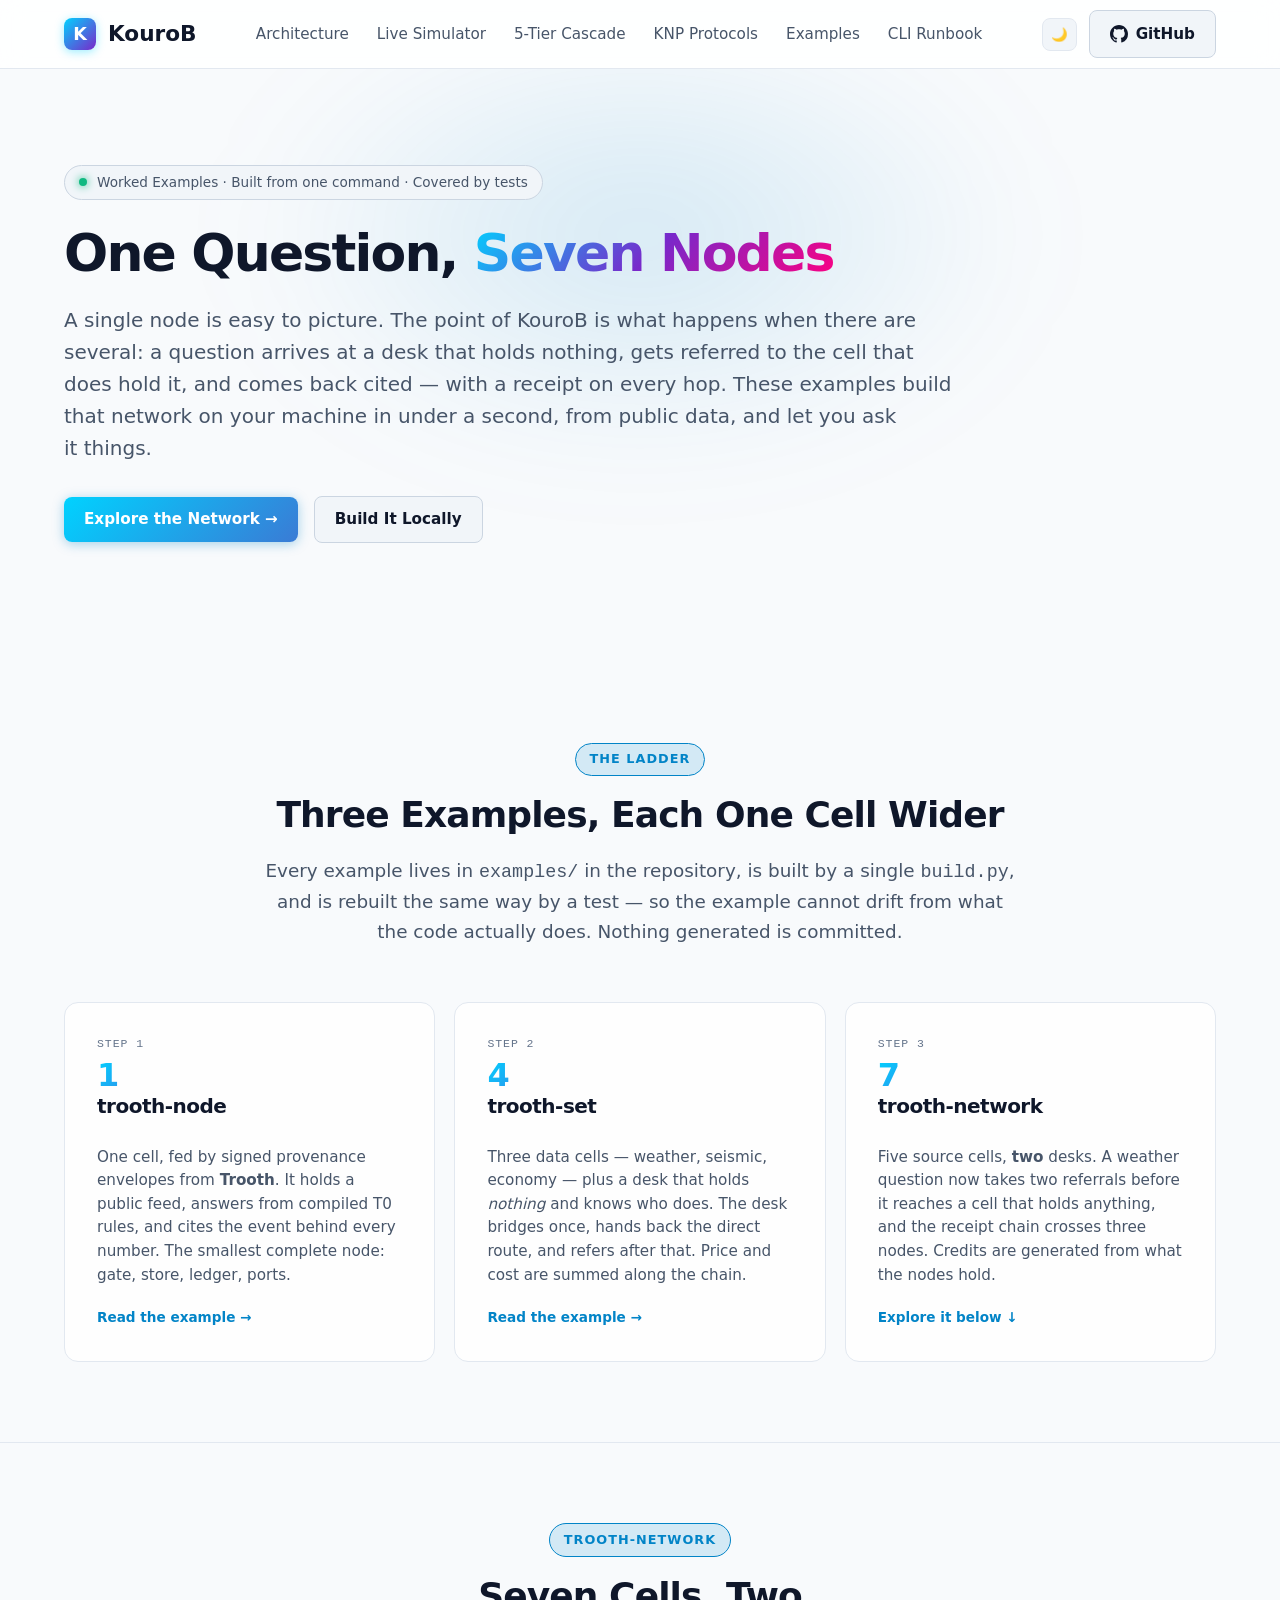
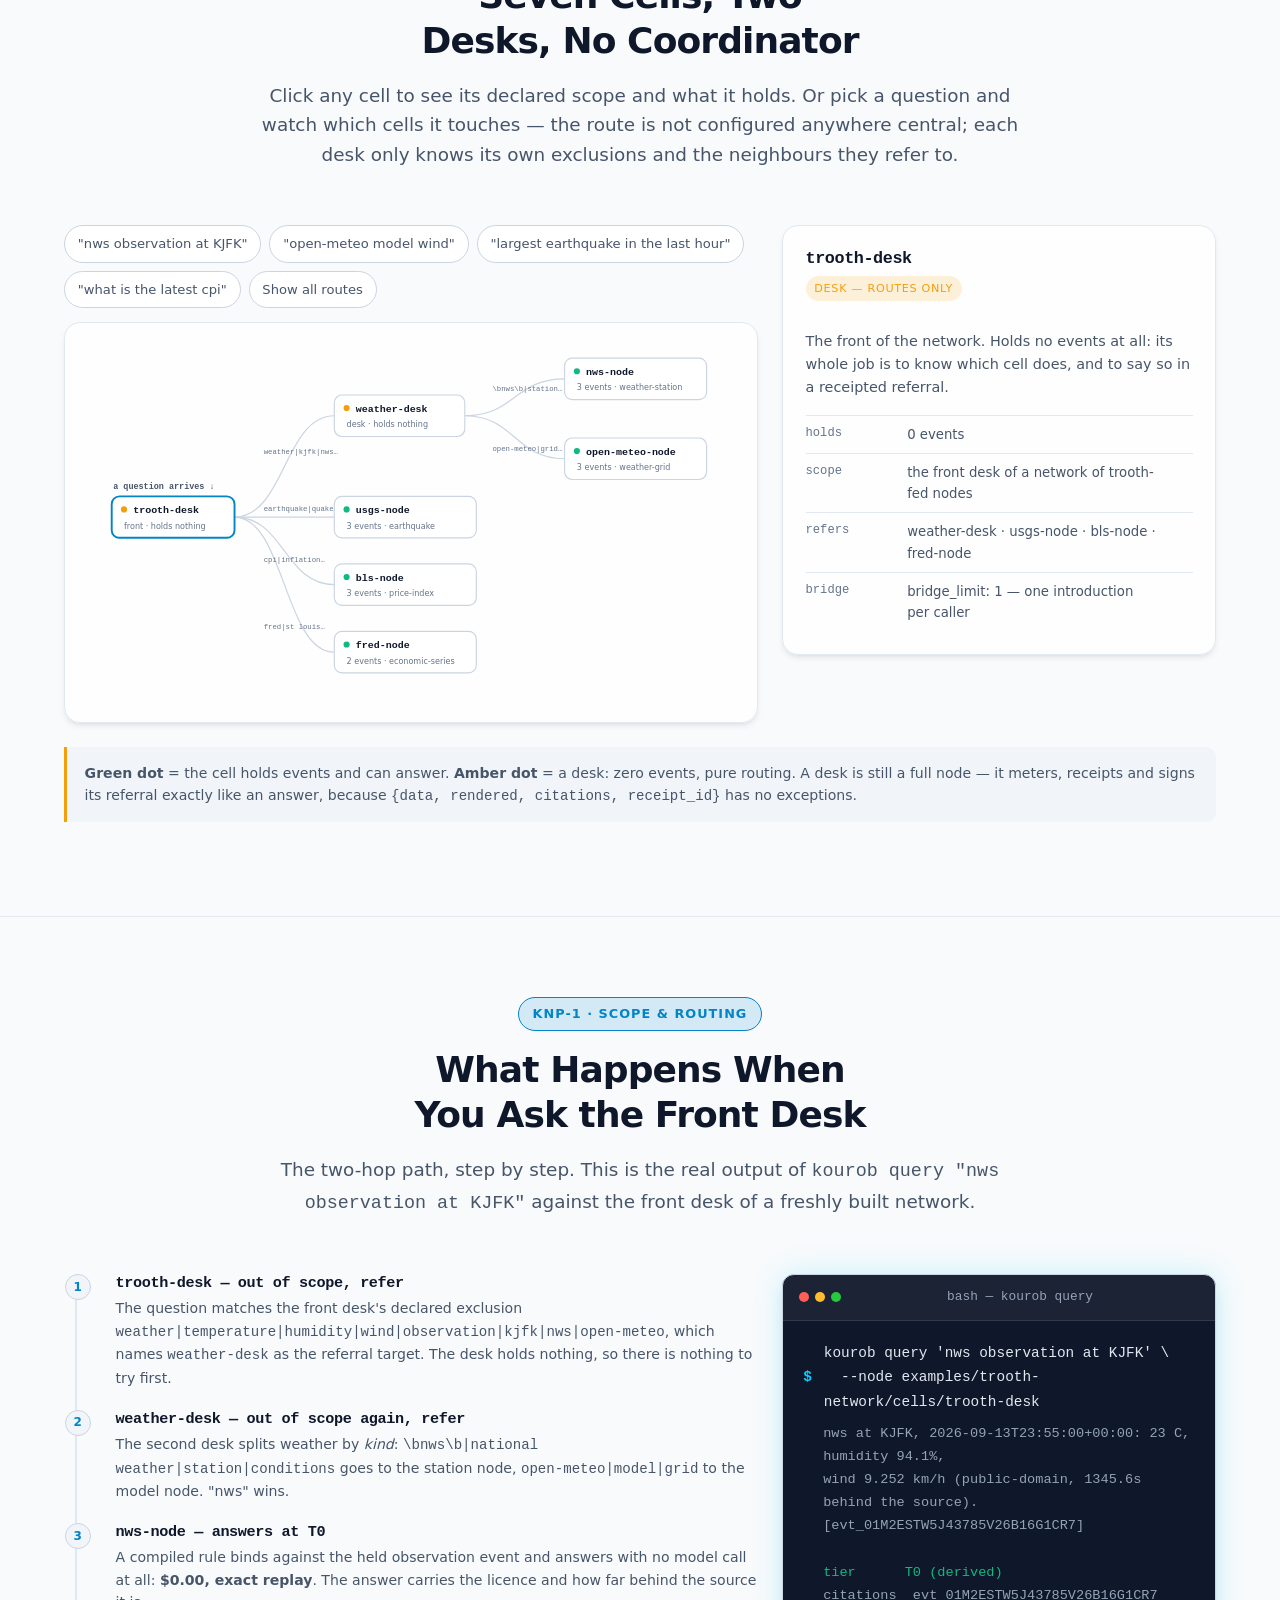
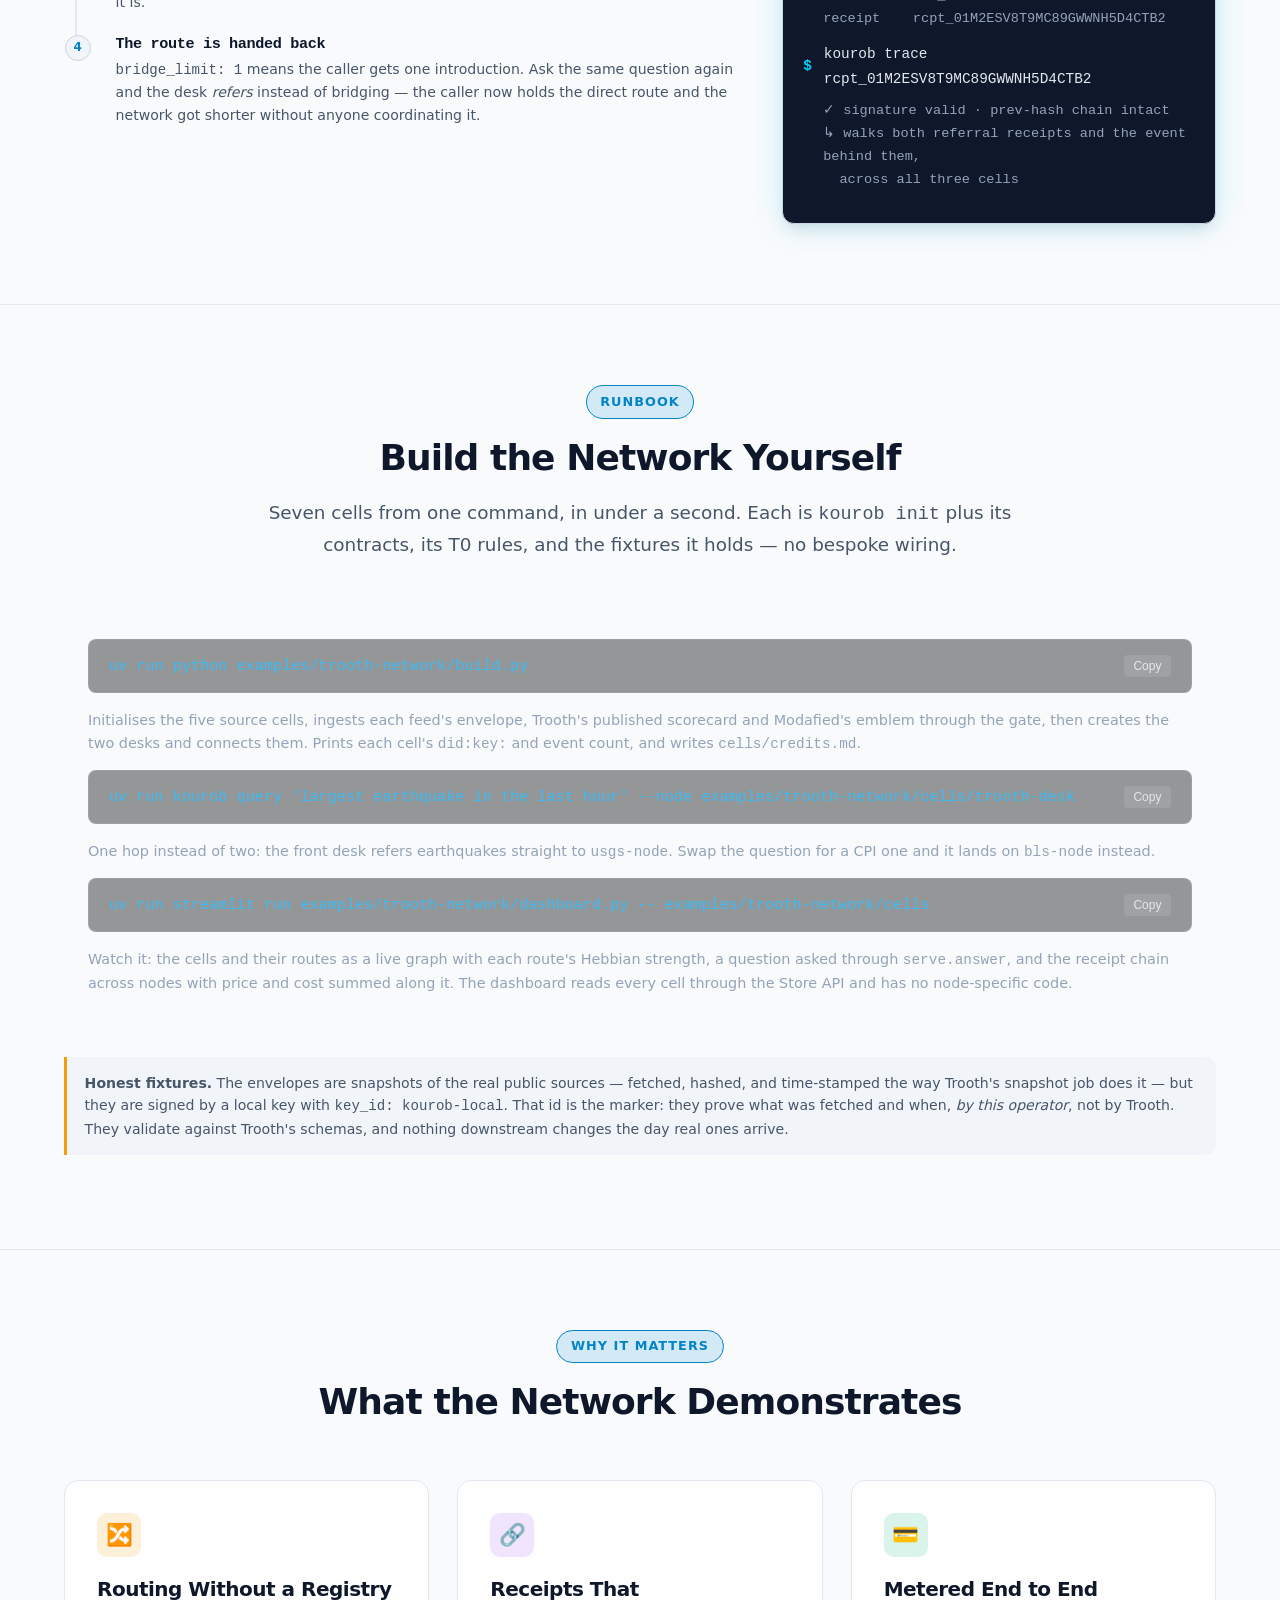
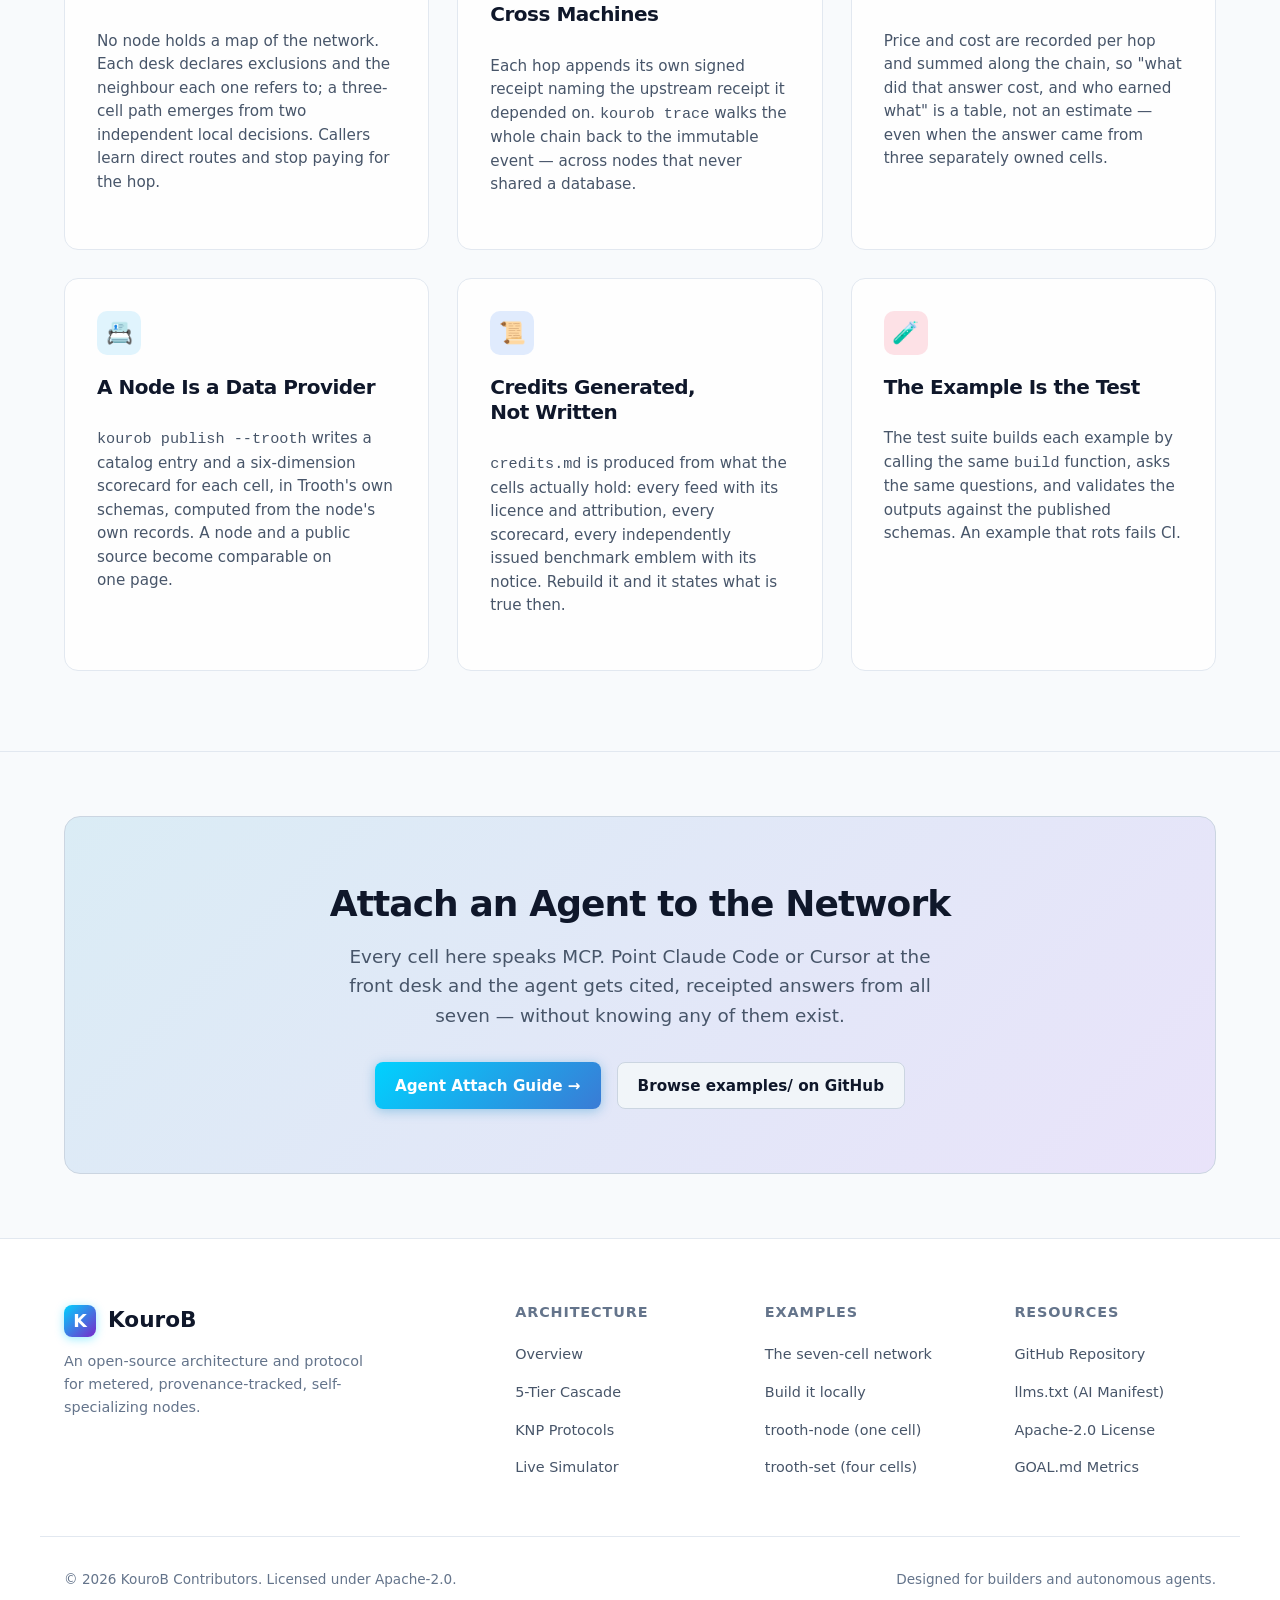
==== commit 17484eab: "fix(site): the nav fits now that it carries seven links Adding Examples pushed the link list into th" ====
--- a/site/examples.html
+++ b/site/examples.html
@@ -202,7 +202,7 @@
         <button id="theme-toggle" class="btn-icon" aria-label="Toggle theme" title="Toggle theme">🌙</button>
         <a href="https://github.com/alexchouck-hash/kourob/tree/main/examples" class="btn btn-secondary" target="_blank" rel="noopener">
           <svg width="18" height="18" viewBox="0 0 24 24" fill="currentColor"><path d="M12 0C5.37 0 0 5.37 0 12c0 5.31 3.435 9.795 8.205 11.385.6.105.825-.255.825-.57 0-.285-.015-1.23-.015-2.235-3.015.555-3.795-.735-4.035-1.41-.135-.345-.72-1.41-1.23-1.695-.42-.225-1.02-.78-.015-.795.945-.015 1.62.87 1.845 1.23 1.08 1.815 2.805 1.305 3.495.99.105-.78.42-1.305.765-1.605-2.67-.3-5.46-1.335-5.46-5.925 0-1.305.465-2.385 1.23-3.225-.12-.3-.54-1.53.12-3.18 0 0 1.005-.315 3.3 1.23.96-.27 1.98-.405 3-.405s2.04.135 3 .405c2.295-1.56 3.3-1.23 3.3-1.23.66 1.65.24 2.88.12 3.18.765.84 1.23 1.905 1.23 3.225 0 4.605-2.805 5.625-5.475 5.925.435.375.81 1.095.81 2.22 0 1.605-.015 2.895-.015 3.3 0 .315.225.69.825.57A12.02 12.02 0 0024 12c0-6.63-5.37-12-12-12z"/></svg>
-          Examples on GitHub
+          GitHub
         </a>
       </div>
     </div>
--- a/site/styles.css
+++ b/site/styles.css
@@ -258,12 +258,14 @@
   display: flex;
   align-items: center;
   justify-content: space-between;
+  gap: 1.25rem;
   height: 4.25rem;
 }
 
 .brand {
   display: flex;
   align-items: center;
+  flex-shrink: 0;
   gap: 0.75rem;
   font-weight: 800;
   font-size: 1.35rem;
@@ -300,6 +302,7 @@
 
 .nav-links a {
   color: var(--text-secondary);
+  white-space: nowrap;
   font-size: 0.95rem;
   font-weight: 500;
   transition: color 0.2s ease;
@@ -313,6 +316,7 @@
 .nav-actions {
   display: flex;
   align-items: center;
+  flex-shrink: 0;
   gap: 0.75rem;
 }
 
@@ -1194,12 +1198,24 @@
   }
 }
 
+@media (max-width: 1200px) {
+  .nav-links {
+    gap: 1.1rem;
+  }
+  .nav-links a {
+    font-size: 0.88rem;
+  }
+}
+
+@media (max-width: 1000px) {
+  .nav-links {
+    display: none;
+  }
+}
+
 @media (max-width: 768px) {
   .hero-title {
     font-size: 2.35rem;
-  }
-  .nav-links {
-    display: none;
   }
   .features-grid, .agent-grid {
     grid-template-columns: 1fr;
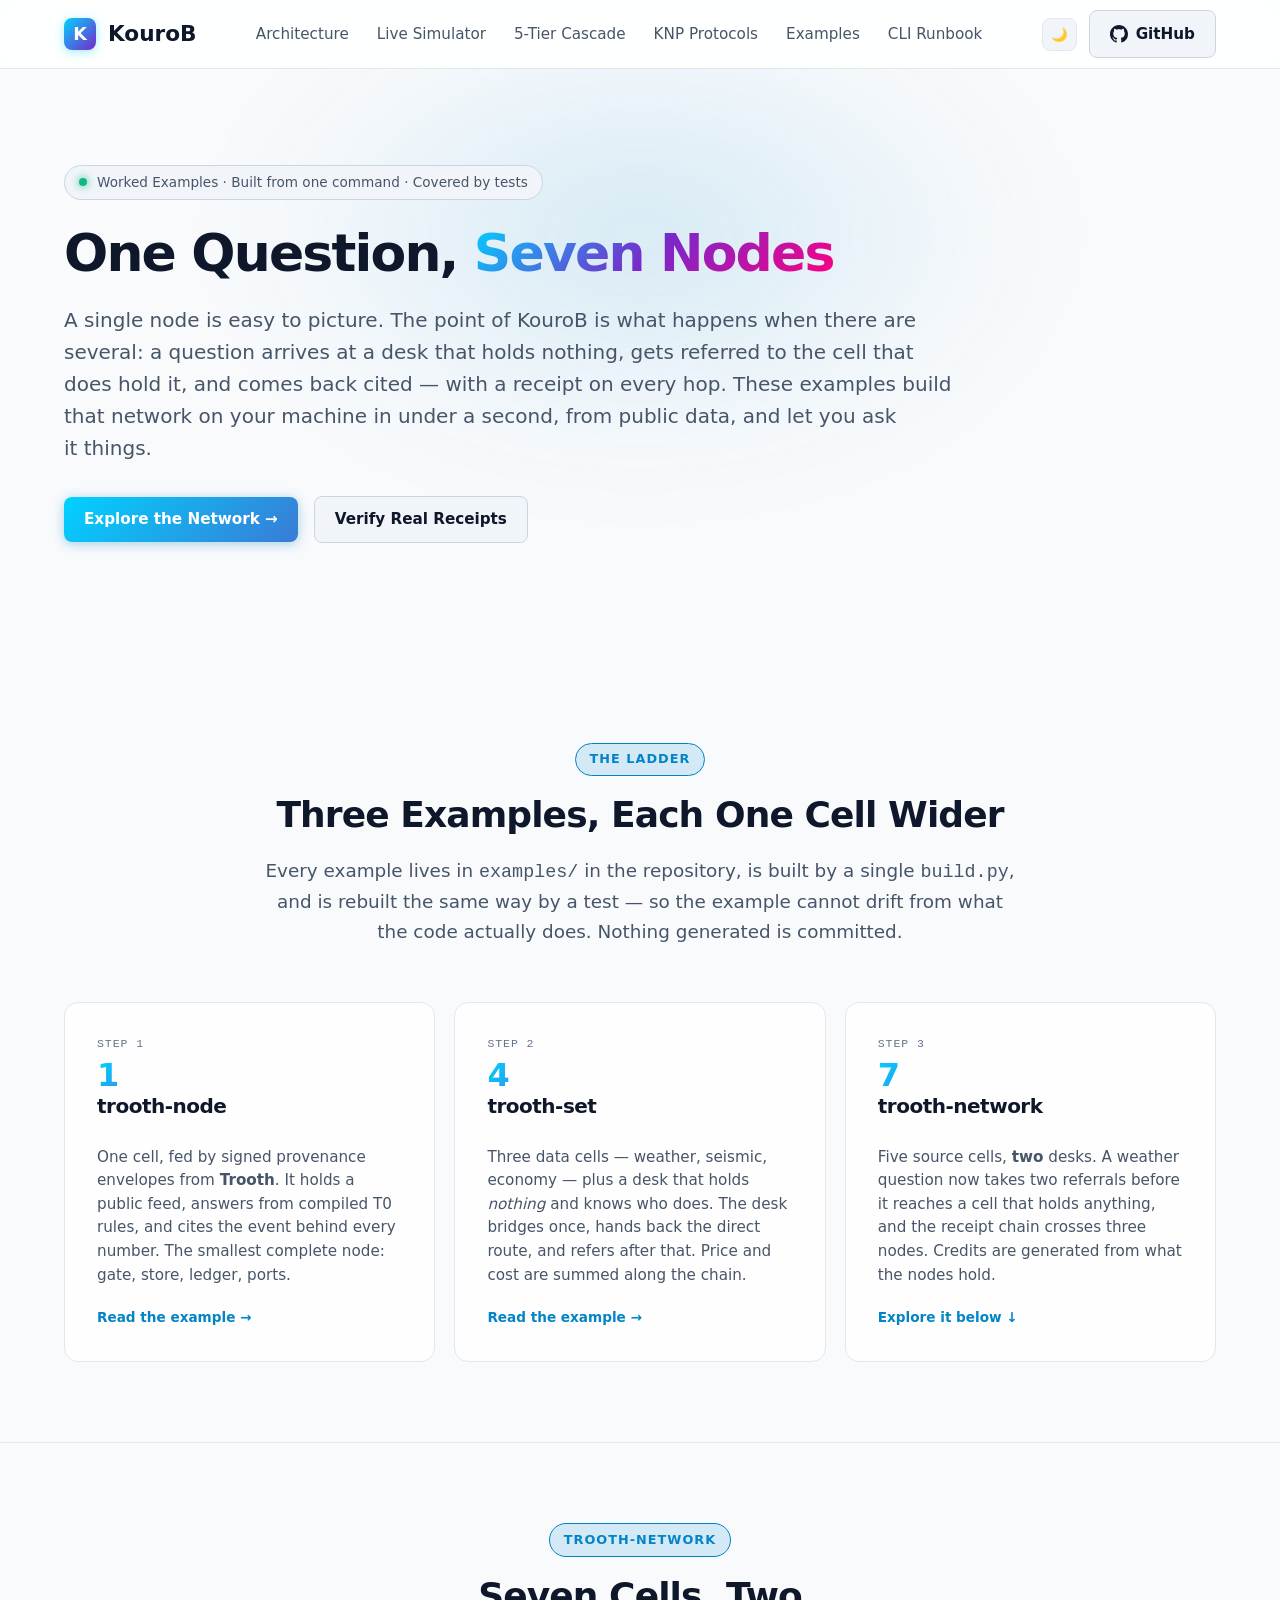
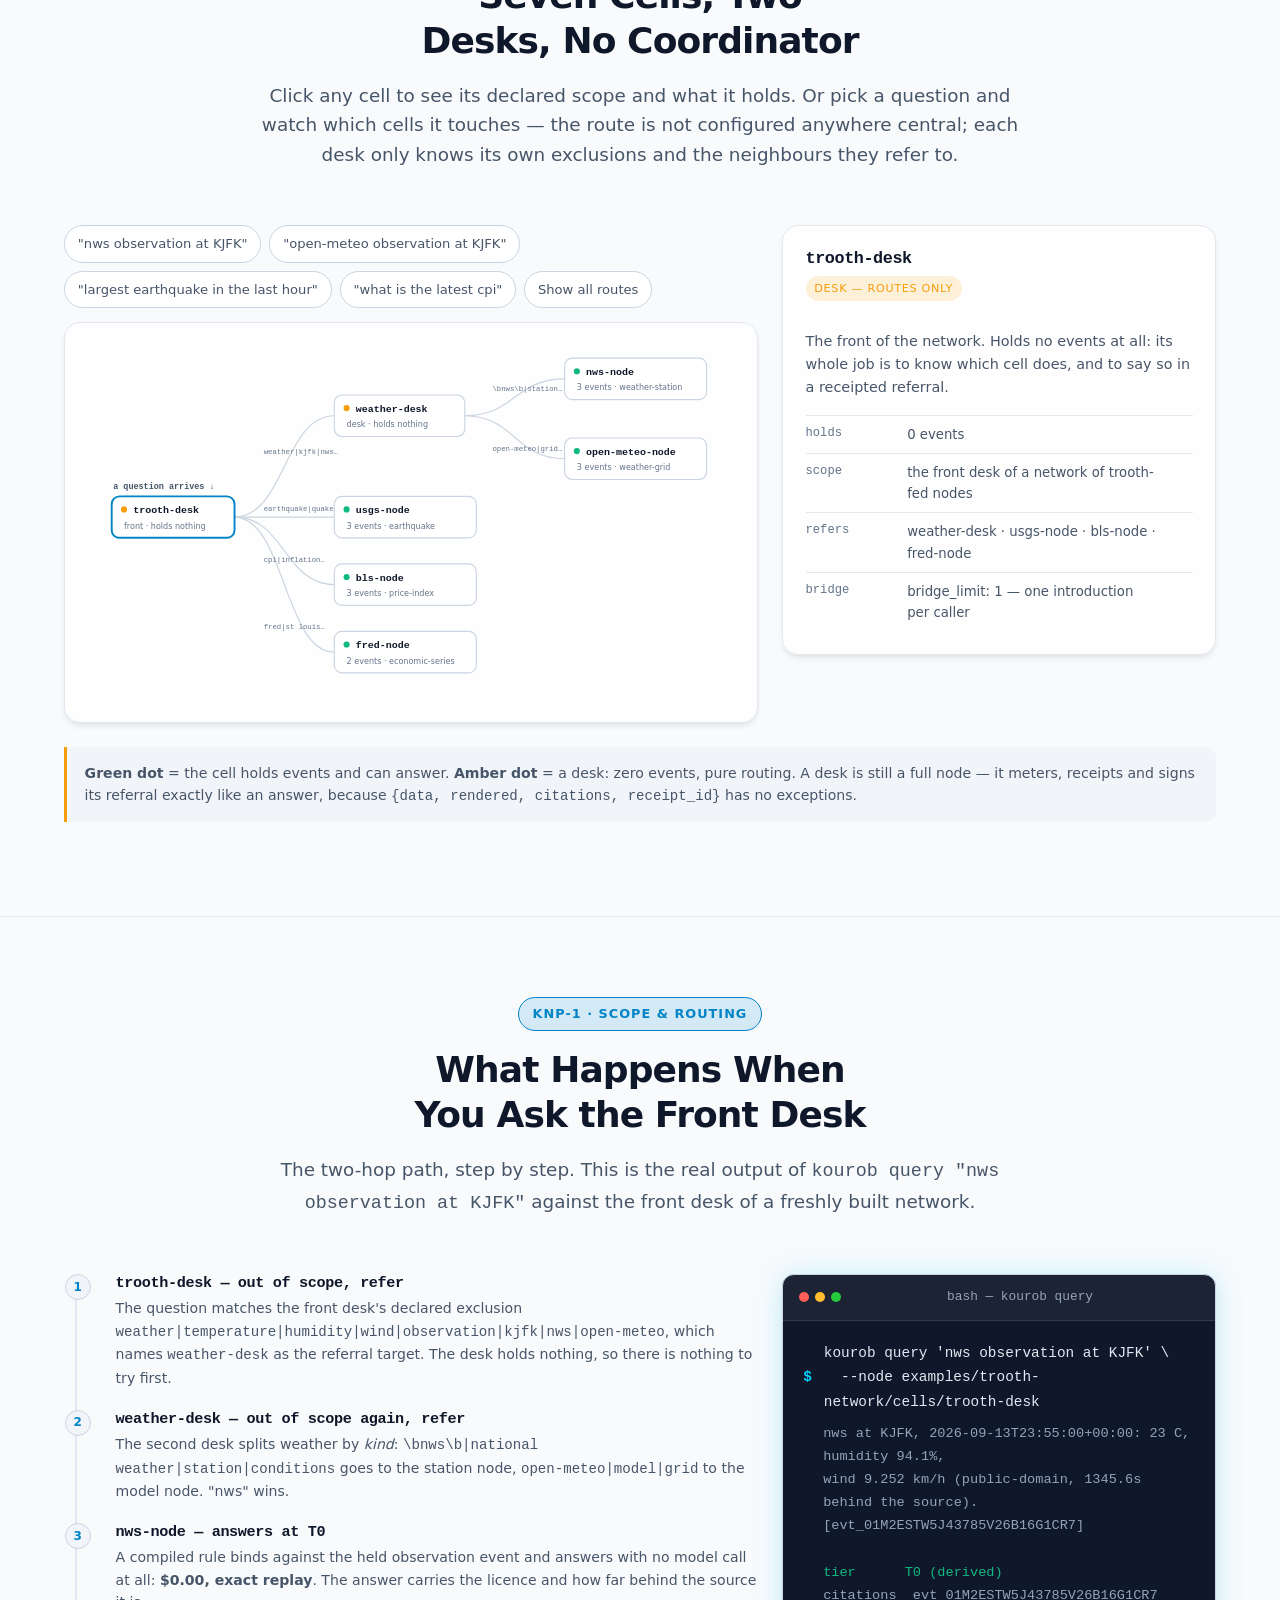
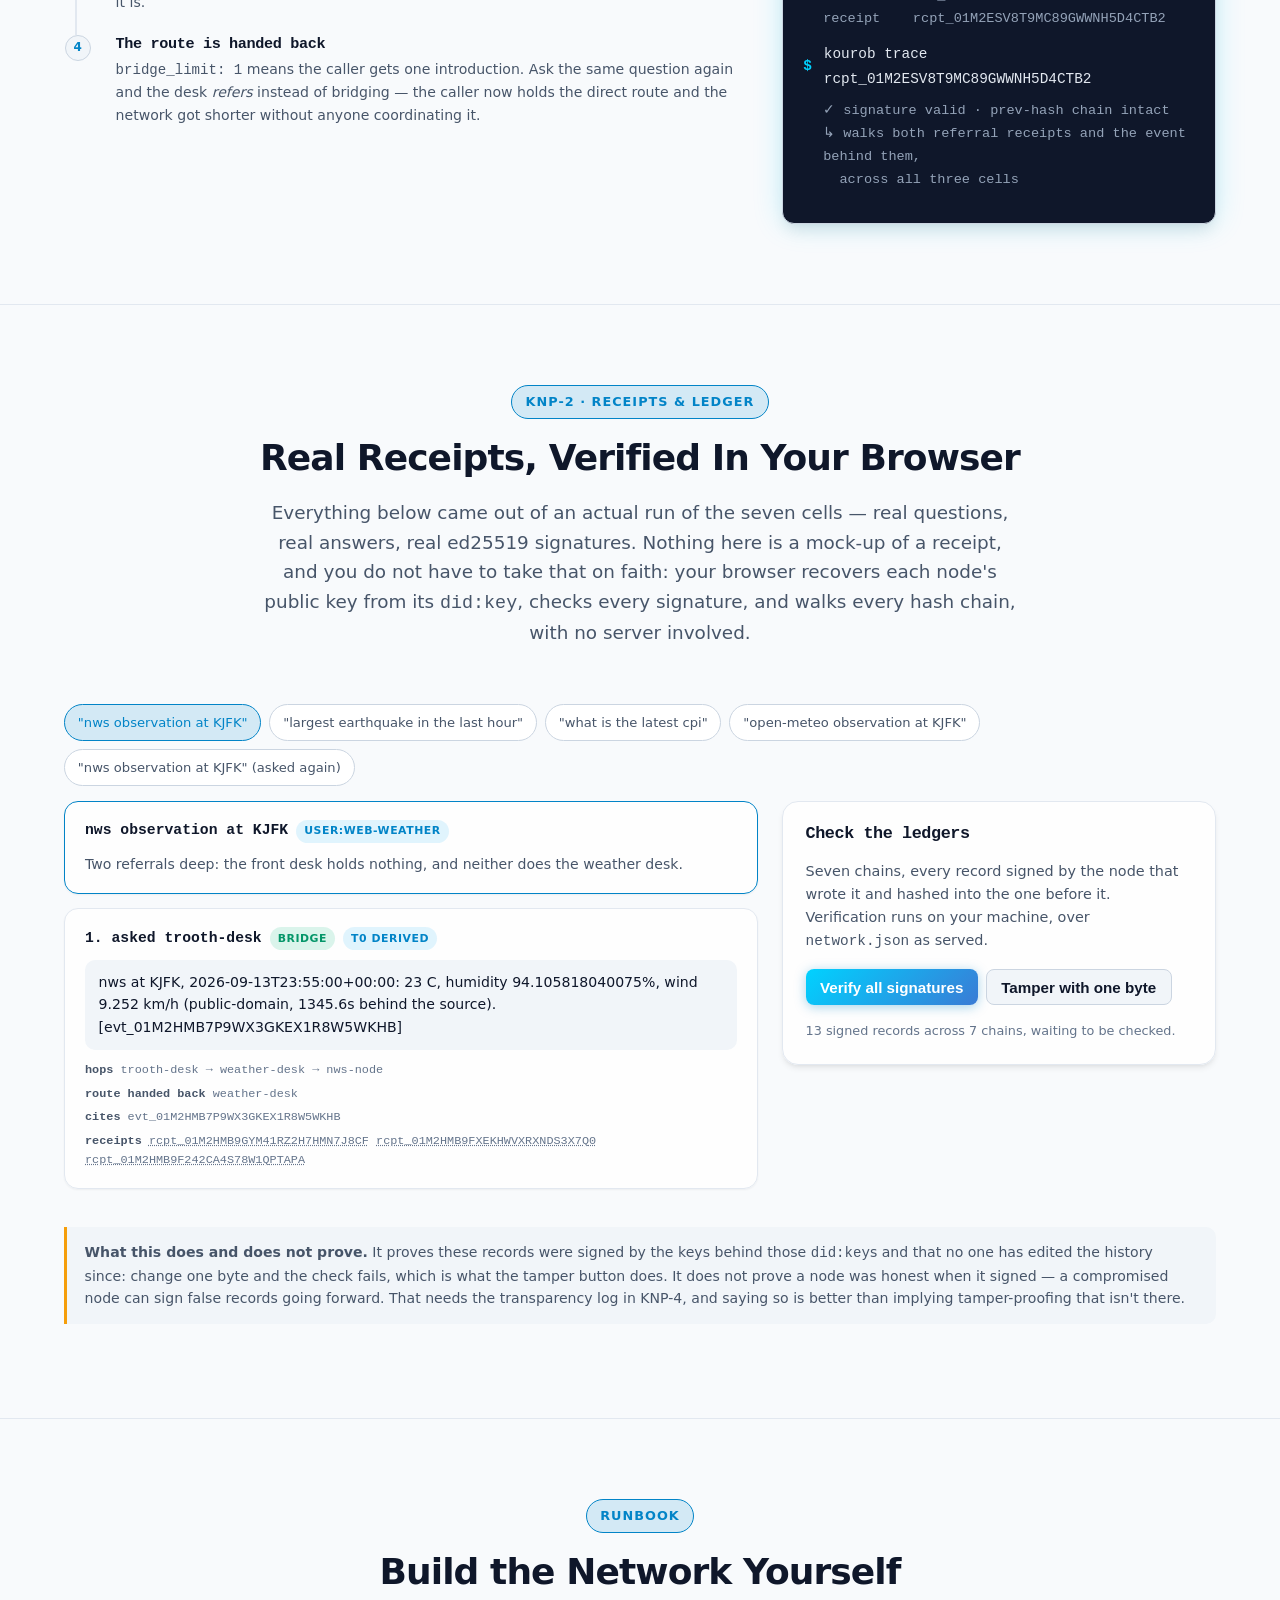
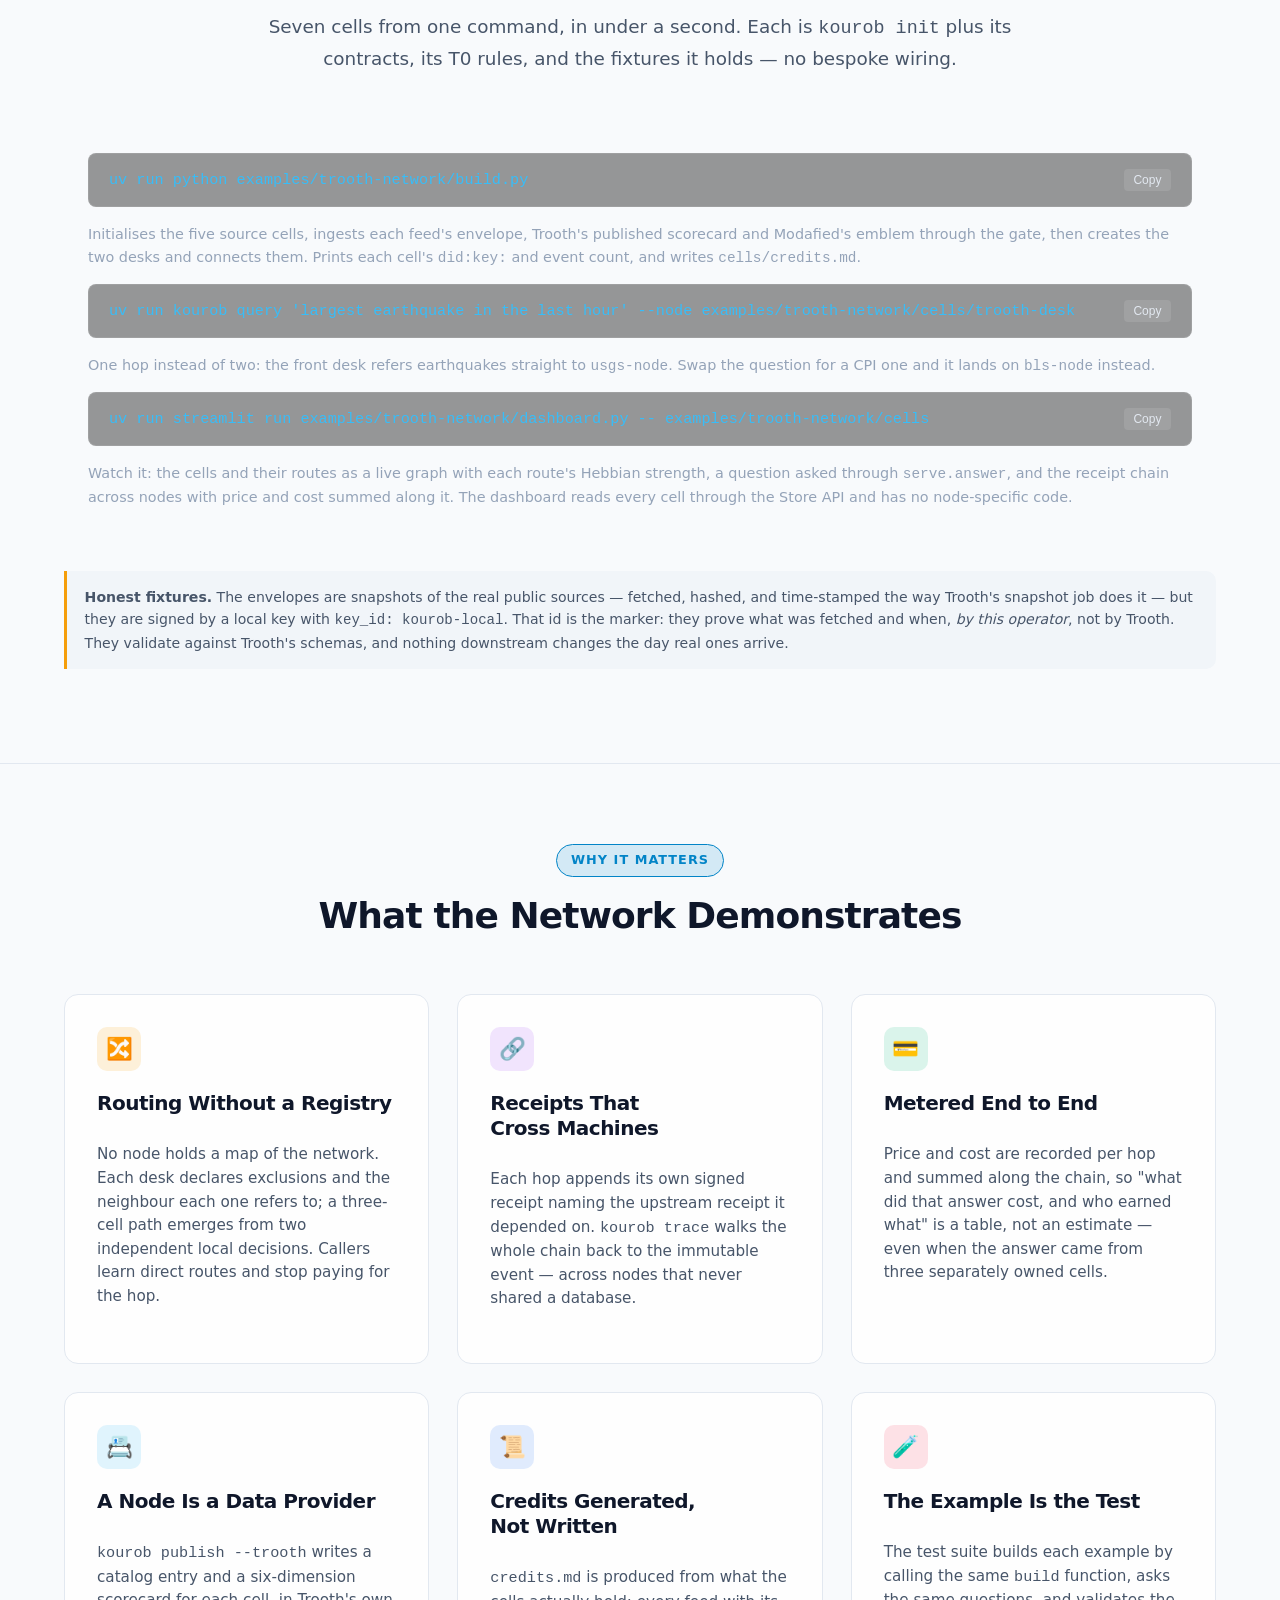
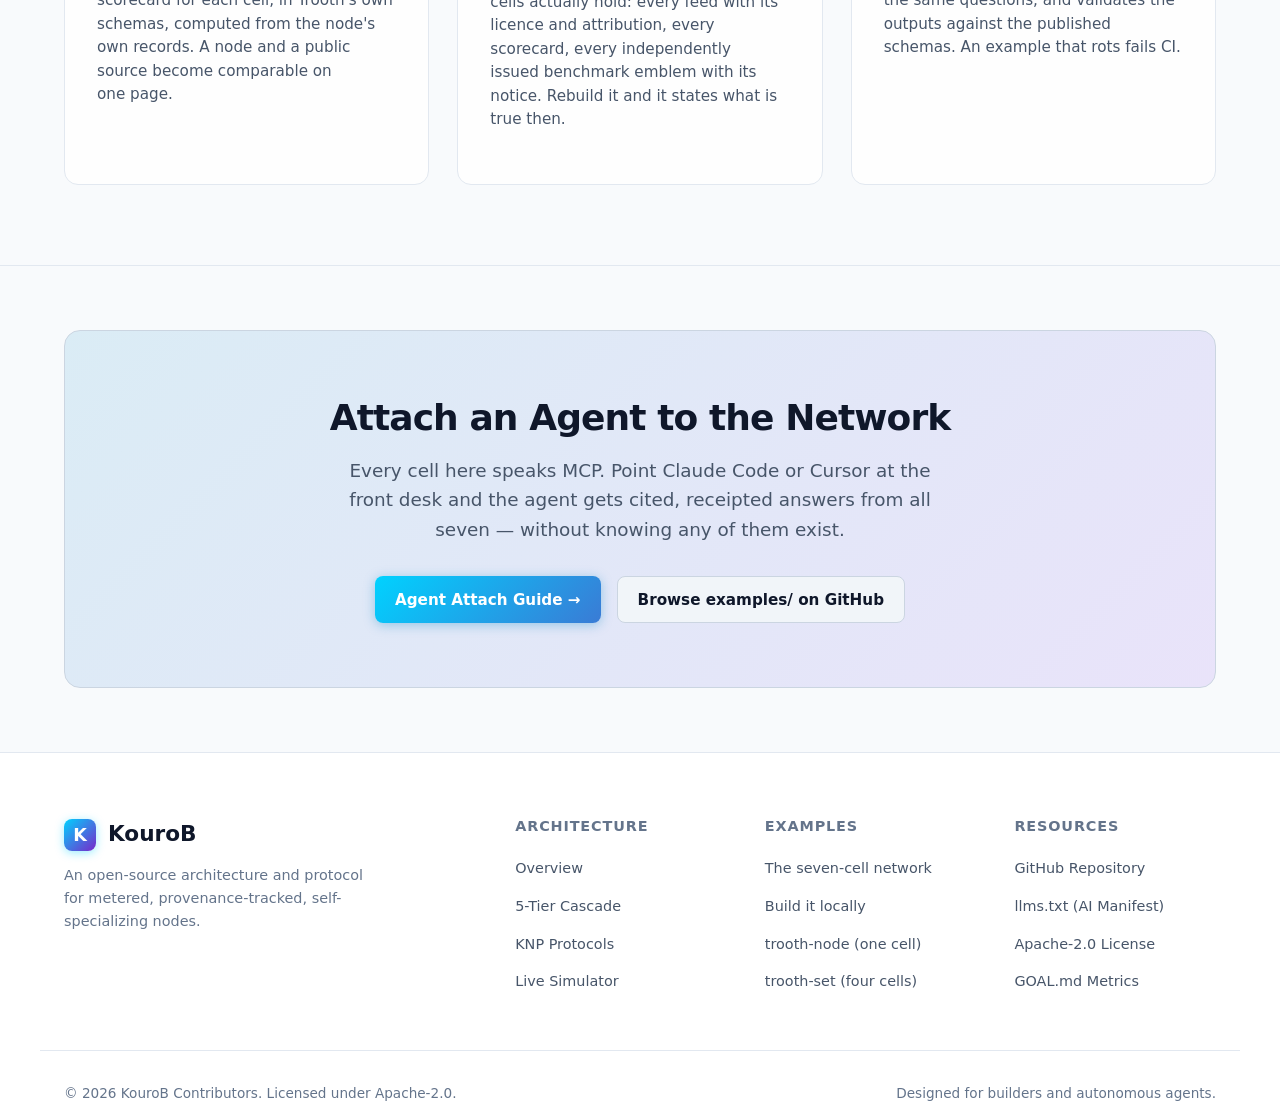
==== commit 5fce5beb: "feat(site): real receipts on the examples page, verified in the browser network.json is one actual r" ====
--- a/site/examples.html
+++ b/site/examples.html
@@ -167,6 +167,85 @@
       margin: 0.35rem 0 0.15rem;
     }
 
+    /* ---- Verification: threads, steps, ledger results ---- */
+    .step-card {
+      background: var(--bg-card);
+      border: 1px solid var(--border-subtle);
+      border-radius: 14px;
+      padding: 1.1rem 1.25rem;
+      margin-bottom: 0.9rem;
+      box-shadow: var(--shadow-sm);
+    }
+    .step-head {
+      display: flex;
+      flex-wrap: wrap;
+      align-items: center;
+      gap: 0.5rem;
+      margin-bottom: 0.6rem;
+    }
+    .step-node { font-family: var(--font-mono); font-weight: 600; font-size: 0.92rem; }
+    .pill {
+      font-size: 0.68rem;
+      letter-spacing: 0.05em;
+      text-transform: uppercase;
+      padding: 0.18rem 0.5rem;
+      border-radius: 999px;
+      font-weight: 700;
+    }
+    .pill-bridge { background: rgba(16, 185, 129, 0.15); color: var(--tier-t0); }
+    .pill-referral { background: rgba(245, 158, 11, 0.15); color: var(--brand-amber); }
+    .pill-reject { background: rgba(244, 63, 94, 0.15); color: var(--brand-rose); }
+    .pill-tier { background: rgba(56, 189, 248, 0.15); color: var(--tier-t1); }
+    .step-answer {
+      font-size: 0.88rem;
+      color: var(--text-primary);
+      background: var(--bg-surface-elevated);
+      border-radius: 10px;
+      padding: 0.7rem 0.85rem;
+      margin: 0 0 0.7rem;
+      white-space: pre-wrap;
+      word-break: break-word;
+    }
+    .step-meta {
+      font-family: var(--font-mono);
+      font-size: 0.74rem;
+      color: var(--text-muted);
+      display: grid;
+      gap: 0.3rem;
+    }
+    .step-meta b { color: var(--text-secondary); font-weight: 600; }
+    .step-meta .rcpt { cursor: pointer; text-decoration: underline dotted; }
+    .signed-dump {
+      margin-top: 0.7rem;
+      background: var(--bg-code);
+      color: var(--text-code);
+      border-radius: 10px;
+      padding: 0.75rem 0.85rem;
+      font-family: var(--font-mono);
+      font-size: 0.72rem;
+      line-height: 1.5;
+      overflow-x: auto;
+      white-space: pre-wrap;
+      word-break: break-all;
+    }
+    .verify-out {
+      margin-top: 1rem;
+      font-family: var(--font-mono);
+      font-size: 0.76rem;
+      display: grid;
+      gap: 0.35rem;
+    }
+    .verify-row {
+      display: flex;
+      justify-content: space-between;
+      gap: 0.6rem;
+      padding: 0.35rem 0;
+      border-top: 1px solid var(--border-subtle);
+    }
+    .verify-ok { color: var(--tier-t0); }
+    .verify-bad { color: var(--brand-rose); }
+    .verify-note { color: var(--text-muted); font-family: var(--font-sans); font-size: 0.8rem; }
+
     .note {
       border-left: 3px solid var(--brand-amber);
       background: var(--bg-surface-elevated);
@@ -227,7 +306,7 @@
       </p>
       <div class="hero-ctas">
         <a href="#network" class="btn btn-primary">Explore the Network &rarr;</a>
-        <a href="#build" class="btn btn-secondary">Build It Locally</a>
+        <a href="#verify" class="btn btn-secondary">Verify Real Receipts</a>
       </div>
     </div>
   </section>
@@ -302,7 +381,7 @@
         <div>
           <div class="net-ask-row" role="group" aria-label="Example questions">
             <button class="net-ask" data-ask="weather">"nws observation at KJFK"</button>
-            <button class="net-ask" data-ask="model">"open-meteo model wind"</button>
+            <button class="net-ask" data-ask="model">"open-meteo observation at KJFK"</button>
             <button class="net-ask" data-ask="quake">"largest earthquake in the last hour"</button>
             <button class="net-ask" data-ask="cpi">"what is the latest cpi"</button>
             <button class="net-ask" data-ask="reset">Show all routes</button>
@@ -482,6 +561,52 @@
           </div>
         </div>
       </div>
+    </div>
+  </section>
+
+  <!-- Verify it yourself -->
+  <section class="section" id="verify">
+    <div class="container">
+      <div class="section-header">
+        <span class="section-tag">KNP-2 &middot; Receipts &amp; Ledger</span>
+        <h2 class="section-title">Real Receipts, Verified In Your Browser</h2>
+        <p class="section-desc">
+          Everything below came out of an actual run of the seven cells &mdash; real questions,
+          real answers, real ed25519 signatures. Nothing here is a mock-up of a receipt, and you
+          do not have to take that on faith: your browser recovers each node's public key from its
+          <code>did:key</code>, checks every signature, and walks every hash chain, with no server
+          involved.
+        </p>
+      </div>
+
+      <div class="net-ask-row" id="thread-picker" role="group" aria-label="Questions that were asked"></div>
+
+      <div class="net-layout">
+        <div id="thread-steps"></div>
+
+        <aside class="net-detail">
+          <h3>Check the ledgers</h3>
+          <p>
+            Seven chains, every record signed by the node that wrote it and hashed into the one
+            before it. Verification runs on your machine, over <code>network.json</code> as
+            served.
+          </p>
+          <div style="display:flex; gap:0.5rem; flex-wrap:wrap; margin:1rem 0 0;">
+            <button id="verify-run" class="btn btn-primary" style="padding:0.55rem 0.9rem;">Verify all signatures</button>
+            <button id="verify-tamper" class="btn btn-secondary" style="padding:0.55rem 0.9rem;">Tamper with one byte</button>
+          </div>
+          <div id="verify-out" class="verify-out" aria-live="polite"></div>
+        </aside>
+      </div>
+
+      <p class="note" style="margin-top:1.5rem;">
+        <strong>What this does and does not prove.</strong> It proves these records were signed by
+        the keys behind those <code>did:key</code>s and that no one has edited the history since:
+        change one byte and the check fails, which is what the tamper button does. It does not
+        prove a node was honest when it signed &mdash; a compromised node can sign false records
+        going forward. That needs the transparency log in KNP-4, and saying so is better than
+        implying tamper-proofing that isn't there.
+      </p>
     </div>
   </section>
 
@@ -834,5 +959,253 @@
     render('trooth-desk');
   })();
   </script>
+
+  <script>
+  // --- Real receipts from a real run, verified here in the browser ---
+  (function () {
+    const picker = document.getElementById('thread-picker');
+    const stepsEl = document.getElementById('thread-steps');
+    const outEl = document.getElementById('verify-out');
+    const runBtn = document.getElementById('verify-run');
+    const tamperBtn = document.getElementById('verify-tamper');
+    if (!picker || !stepsEl) return;
+
+    const B58 = '123456789ABCDEFGHJKLMNPQRSTUVWXYZabcdefghijkmnopqrstuvwxyz';
+    const enc = new TextEncoder();
+    let DATA = null;
+
+    function esc(t) {
+      return String(t).replace(/[&<>"]/g, function (c) {
+        return { '&': '&amp;', '<': '&lt;', '>': '&gt;', '"': '&quot;' }[c];
+      });
+    }
+
+    // Bitcoin-alphabet base58: what did:key and the signatures are written in.
+    function b58decode(text) {
+      let n = 0n;
+      for (const ch of text) {
+        const i = B58.indexOf(ch);
+        if (i < 0) throw new Error('not base58: ' + ch);
+        n = n * 58n + BigInt(i);
+      }
+      const bytes = [];
+      while (n > 0n) { bytes.unshift(Number(n & 255n)); n >>= 8n; }
+      let pad = 0;
+      while (pad < text.length && text[pad] === '1') pad++;
+      const out = new Uint8Array(pad + bytes.length);
+      out.set(bytes, pad);
+      return out;
+    }
+
+    // did:key:z<base58(0xed01 || raw key)>. This is why no registry is needed to check a
+    // signature: the key is inside the name.
+    function keyFromDid(did) {
+      const decoded = b58decode(did.replace(/^did:key:z/, ''));
+      if (decoded[0] !== 0xed || decoded[1] !== 0x01) throw new Error('did:key is not ed25519');
+      return decoded.slice(2);
+    }
+
+    async function sha256Hex(bytes) {
+      const digest = await crypto.subtle.digest('SHA-256', bytes);
+      return Array.from(new Uint8Array(digest))
+        .map(function (b) { return b.toString(16).padStart(2, '0'); })
+        .join('');
+    }
+
+    let ed25519 = null;
+    function importKey(raw) {
+      return crypto.subtle.importKey('raw', raw, { name: 'Ed25519' }, false, ['verify']);
+    }
+    async function ed25519Available() {
+      if (ed25519 !== null) return ed25519;
+      try {
+        await importKey(keyFromDid(DATA.nodes[0].did));
+        ed25519 = true;
+      } catch (e) {
+        ed25519 = false;
+      }
+      return ed25519;
+    }
+
+    // One node's chain: every signature against that node's own key, every prev against the
+    // record before it, and the first record against the genesis anchor bound to its did.
+    async function verifyLedger(name, ledger, tamperAt) {
+      const canVerify = await ed25519Available();
+      const key = canVerify ? await importKey(keyFromDid(ledger.did)) : null;
+      let prev = ledger.genesis_prev;
+      let sigOk = 0;
+      let chainOk = 0;
+      let broke = null;
+
+      for (let i = 0; i < ledger.records.length; i++) {
+        const record = ledger.records[i];
+        let signed = record.signed;
+        if (tamperAt && tamperAt.node === name && tamperAt.index === i) {
+          // Flip one digit inside the bytes that were signed. Nothing else changes.
+          signed = signed.replace(/[0-9](?=["*,])/, function (d) {
+            return String((Number(d) + 1) % 10);
+          });
+        }
+        const bytes = enc.encode(signed);
+        const body = JSON.parse(signed);
+
+        if (body.prev === prev) {
+          chainOk++;
+        } else if (!broke) {
+          broke = record.id + ': prev does not match the record before it';
+        }
+
+        if (canVerify) {
+          const ok = await crypto.subtle.verify('Ed25519', key, b58decode(record.sig), bytes);
+          if (ok) sigOk++;
+          else if (!broke) broke = record.id + ': signature does not verify';
+        }
+        prev = 'sha256:' + (await sha256Hex(bytes));
+      }
+      return { name: name, records: ledger.records.length, sigOk: sigOk, chainOk: chainOk, broke: broke, canVerify: canVerify };
+    }
+
+    async function verifyAll(tamperAt) {
+      const names = Object.keys(DATA.ledgers);
+      outEl.innerHTML = '<div class="verify-note">Checking ' + names.length + ' chains...</div>';
+      const results = [];
+      for (const name of names) {
+        results.push(await verifyLedger(name, DATA.ledgers[name], tamperAt));
+      }
+
+      const canVerify = results.length > 0 && results[0].canVerify;
+      const records = results.reduce(function (n, r) { return n + r.records; }, 0);
+      const intact = results.filter(function (r) { return !r.broke; }).length;
+      const firstBreak = results.find(function (r) { return r.broke; });
+
+      let html = results.map(function (r) {
+        const ok = !r.broke;
+        const detail = !ok
+          ? 'BROKEN'
+          : r.records === 0
+            ? 'no traffic yet'
+            : (r.canVerify ? r.sigOk + ' signed / ' + r.chainOk + ' chained' : r.chainOk + ' chained');
+        return '<div class="verify-row"><span>' + esc(r.name) + '</span><span class="' +
+          (ok ? 'verify-ok' : 'verify-bad') + '">' + detail + '</span></div>';
+      }).join('');
+
+      html += '<div class="verify-row"><span><b>' + records + ' records</b></span><span class="' +
+        (intact === results.length ? 'verify-ok' : 'verify-bad') + '">' + intact + '/' +
+        results.length + ' chains intact</span></div>';
+
+      if (tamperAt) {
+        html += '<div class="verify-note">One digit was flipped inside <code>' + esc(tamperAt.node) +
+          '</code> record ' + tamperAt.index + ' before checking. The signature covers those exact ' +
+          'bytes, so it fails - and every record after it is unverifiable too.</div>';
+      }
+      if (!canVerify) {
+        html += '<div class="verify-note">This browser has no Ed25519 in WebCrypto, so only the ' +
+          'SHA-256 hash chain was checked. Signatures verify in current Chrome, Safari and Firefox.</div>';
+      }
+      if (firstBreak) {
+        html += '<div class="verify-note verify-bad">' + esc(firstBreak.broke) + '</div>';
+      }
+      outEl.innerHTML = html;
+    }
+
+    function receiptOf(id) {
+      const entries = Object.keys(DATA.ledgers);
+      for (const name of entries) {
+        const found = DATA.ledgers[name].records.find(function (r) { return r.id === id; });
+        if (found) return { name: name, record: found };
+      }
+      return null;
+    }
+
+    function renderThread(key) {
+      const thread = DATA.threads.find(function (t) { return t.key === key; });
+      if (!thread) return;
+      Array.from(picker.children).forEach(function (b) {
+        b.classList.toggle('active', b.dataset.thread === key);
+      });
+
+      const head =
+        '<div class="step-card" style="border-color: var(--accent-color);">' +
+        '<div class="step-head"><span class="step-node">' + esc(thread.question) + '</span>' +
+        '<span class="pill pill-tier">' + esc(thread.caller) + '</span></div>' +
+        '<p style="margin:0; color: var(--text-secondary); font-size:0.88rem;">' +
+        esc(thread.note) + '</p></div>';
+
+      const steps = thread.steps.map(function (step, i) {
+        const kind = step.scope_result;
+        const pillKind = kind === 'bridge' ? 'bridge' : (kind === 'referral' ? 'referral' : 'reject');
+        const pill = '<span class="pill pill-' + pillKind + '">' + esc(kind) + '</span>';
+        const tier = step.tier
+          ? '<span class="pill pill-tier">' + esc(step.tier) + ' ' + esc(step.determinism || '') + '</span>'
+          : '';
+        const hops = step.path.length > 1
+          ? '<div><b>hops</b> ' + step.path.map(esc).join(' &rarr; ') + '</div>'
+          : '';
+        const hints = step.hints.length
+          ? '<div><b>route handed back</b> ' + step.hints.map(function (h) { return esc(h.to); }).join(', ') + '</div>'
+          : '';
+        const cites = step.citations.length
+          ? '<div><b>cites</b> ' + step.citations.map(esc).join(', ') + '</div>'
+          : '';
+        const receipts = step.receipts.map(function (id) {
+          return '<span class="rcpt" data-receipt="' + esc(id) + '">' + esc(id) + '</span>';
+        }).join(' ');
+        return '<div class="step-card">' +
+          '<div class="step-head"><span class="step-node">' + (i + 1) + '. asked ' +
+          esc(step.asked) + '</span>' + pill + tier + '</div>' +
+          '<p class="step-answer">' + esc(step.rendered) + '</p>' +
+          '<div class="step-meta">' + hops + hints + cites +
+          '<div><b>receipts</b> ' + receipts + '</div></div>' +
+          '<div class="signed-dump" hidden></div></div>';
+      }).join('');
+
+      stepsEl.innerHTML = head + steps;
+
+      stepsEl.querySelectorAll('.rcpt').forEach(function (el) {
+        el.addEventListener('click', function () {
+          const found = receiptOf(el.dataset.receipt);
+          if (!found) return;
+          const dump = el.closest('.step-card').querySelector('.signed-dump');
+          const pretty = JSON.stringify(JSON.parse(found.record.signed), null, 1);
+          dump.textContent = found.name + ' signed exactly these bytes:\n\n' + pretty +
+            '\n\nsignature (base58)\n' + found.record.sig;
+          dump.hidden = false;
+        });
+      });
+    }
+
+    fetch('network.json').then(function (r) { return r.json(); }).then(function (data) {
+      DATA = data;
+      picker.innerHTML = DATA.threads.map(function (t) {
+        const again = t.key.indexOf('-again') > -1 ? ' (asked again)' : '';
+        return '<button class="net-ask" data-thread="' + esc(t.key) + '">"' +
+          esc(t.question) + '"' + again + '</button>';
+      }).join('');
+      picker.querySelectorAll('button').forEach(function (b) {
+        b.addEventListener('click', function () { renderThread(b.dataset.thread); });
+      });
+      renderThread(DATA.threads[0].key);
+      const total = Object.keys(DATA.ledgers).reduce(function (n, k) {
+        return n + DATA.ledgers[k].records.length;
+      }, 0);
+      outEl.innerHTML = '<div class="verify-note">' + total + ' signed records across ' +
+        Object.keys(DATA.ledgers).length + ' chains, waiting to be checked.</div>';
+    }).catch(function () {
+      stepsEl.innerHTML = '<div class="step-card">Could not load <code>network.json</code>.</div>';
+    });
+
+    if (runBtn) runBtn.addEventListener('click', function () { verifyAll(null); });
+    if (tamperBtn) {
+      tamperBtn.addEventListener('click', function () {
+        const names = Object.keys(DATA.ledgers).filter(function (n) {
+          return DATA.ledgers[n].records.length > 0;
+        });
+        const node = names[Math.floor(Math.random() * names.length)];
+        const index = Math.floor(Math.random() * DATA.ledgers[node].records.length);
+        verifyAll({ node: node, index: index });
+      });
+    }
+  })();
+  </script>
 </body>
 </html>
--- a/site/styles.css
+++ b/site/styles.css
@@ -1207,7 +1207,7 @@
   }
 }
 
-@media (max-width: 1000px) {
+@media (max-width: 1100px) {
   .nav-links {
     display: none;
   }
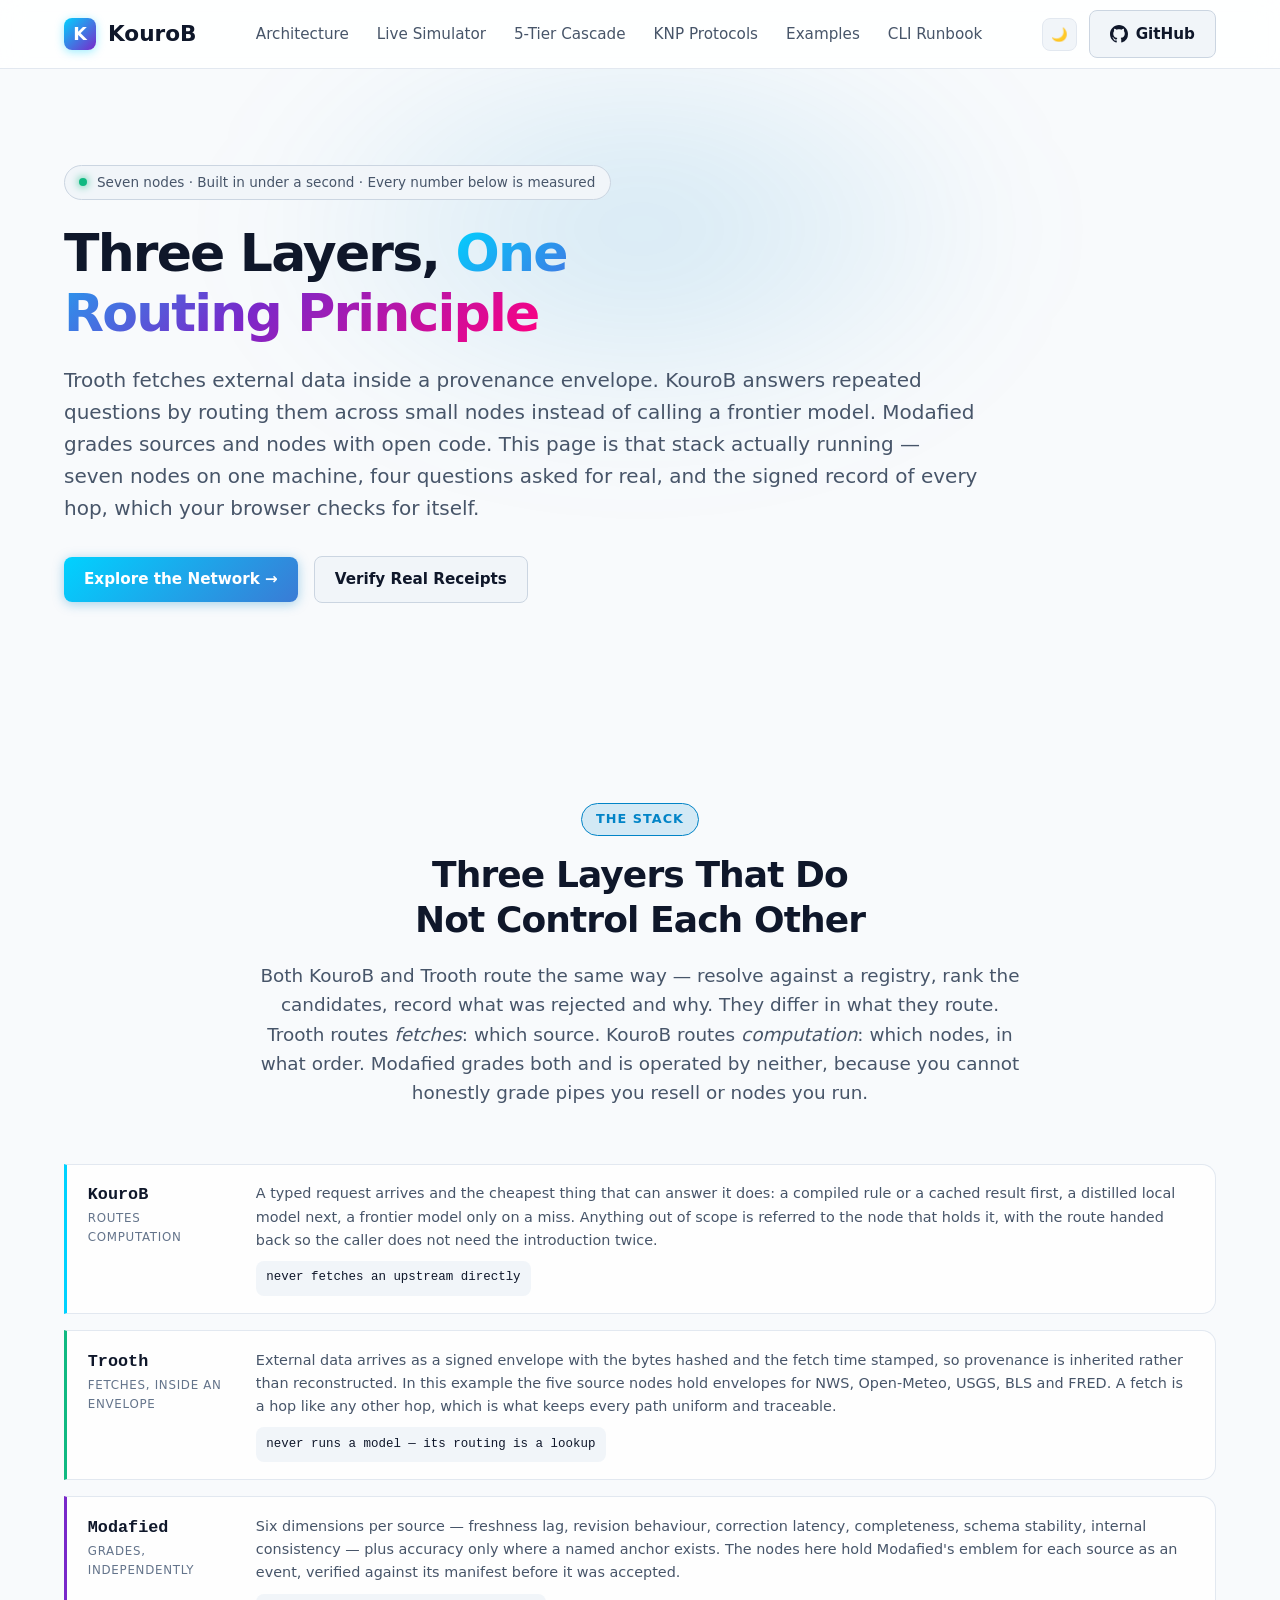
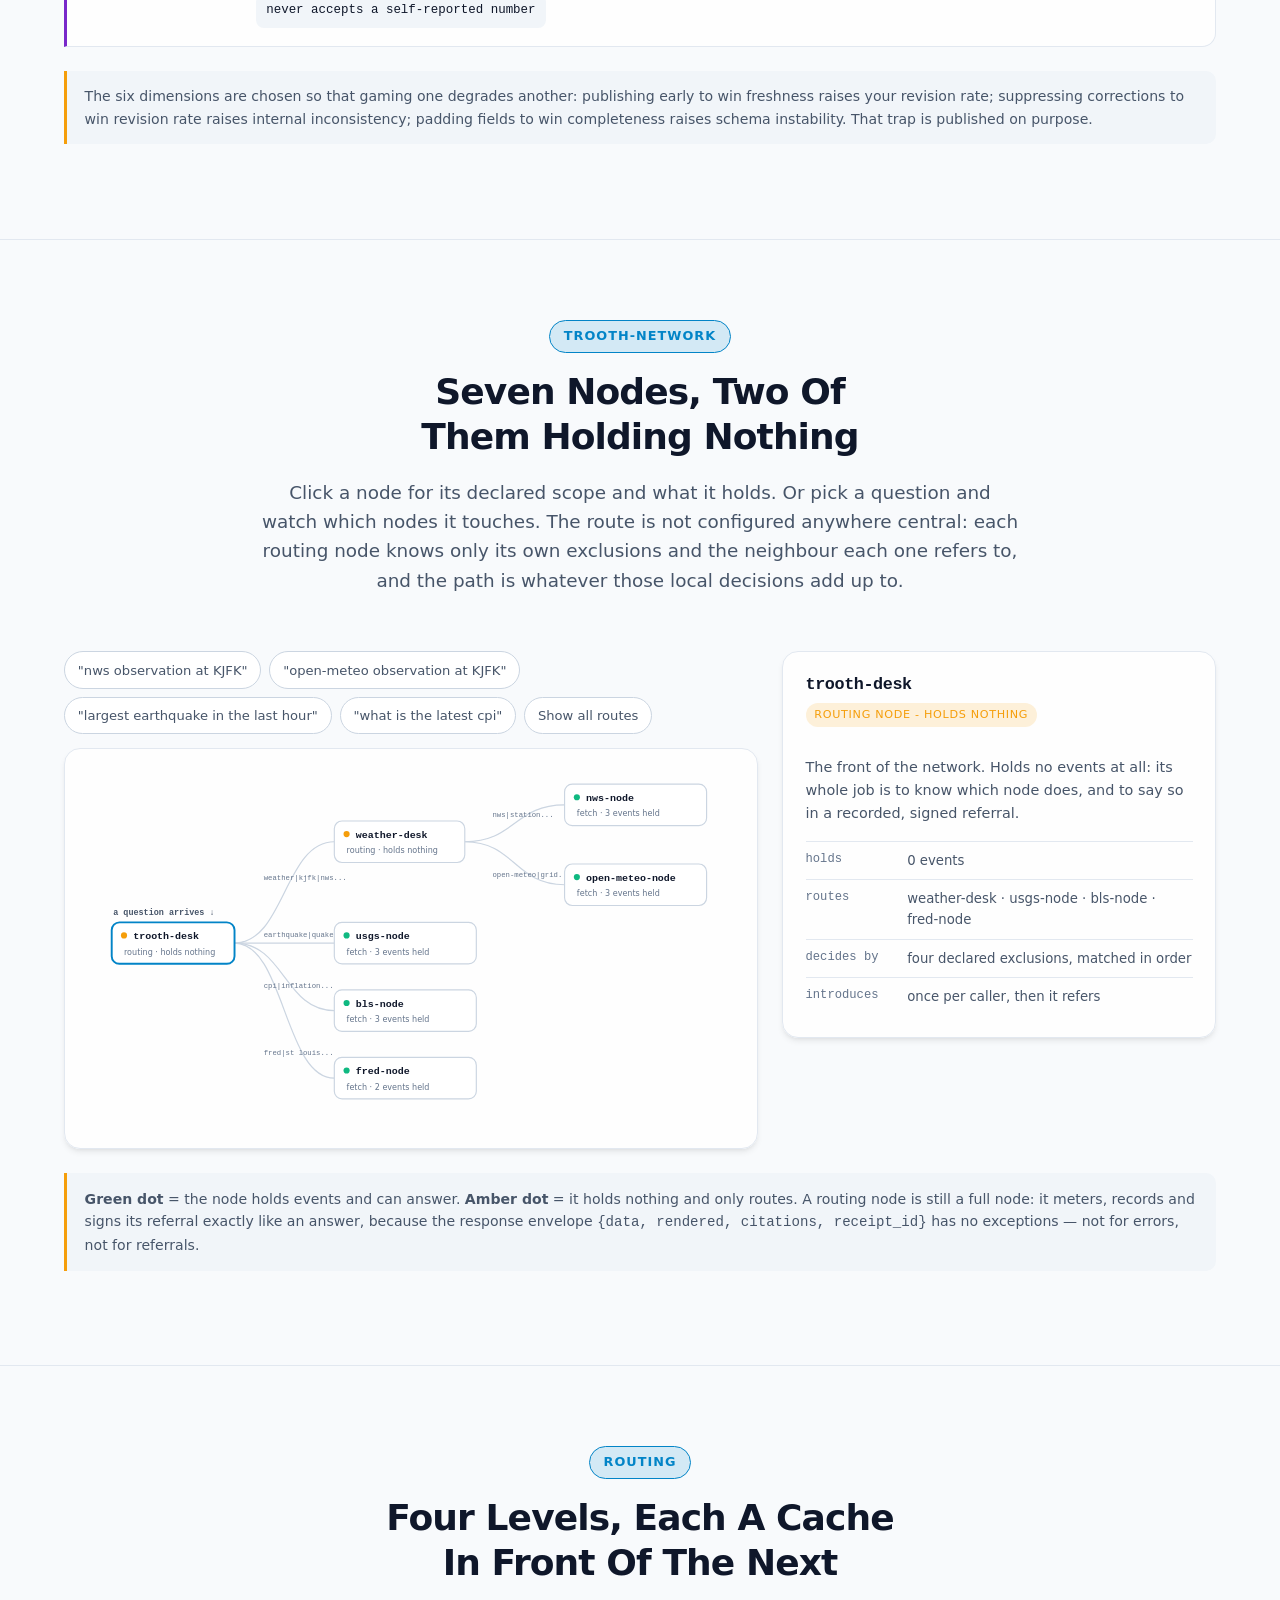
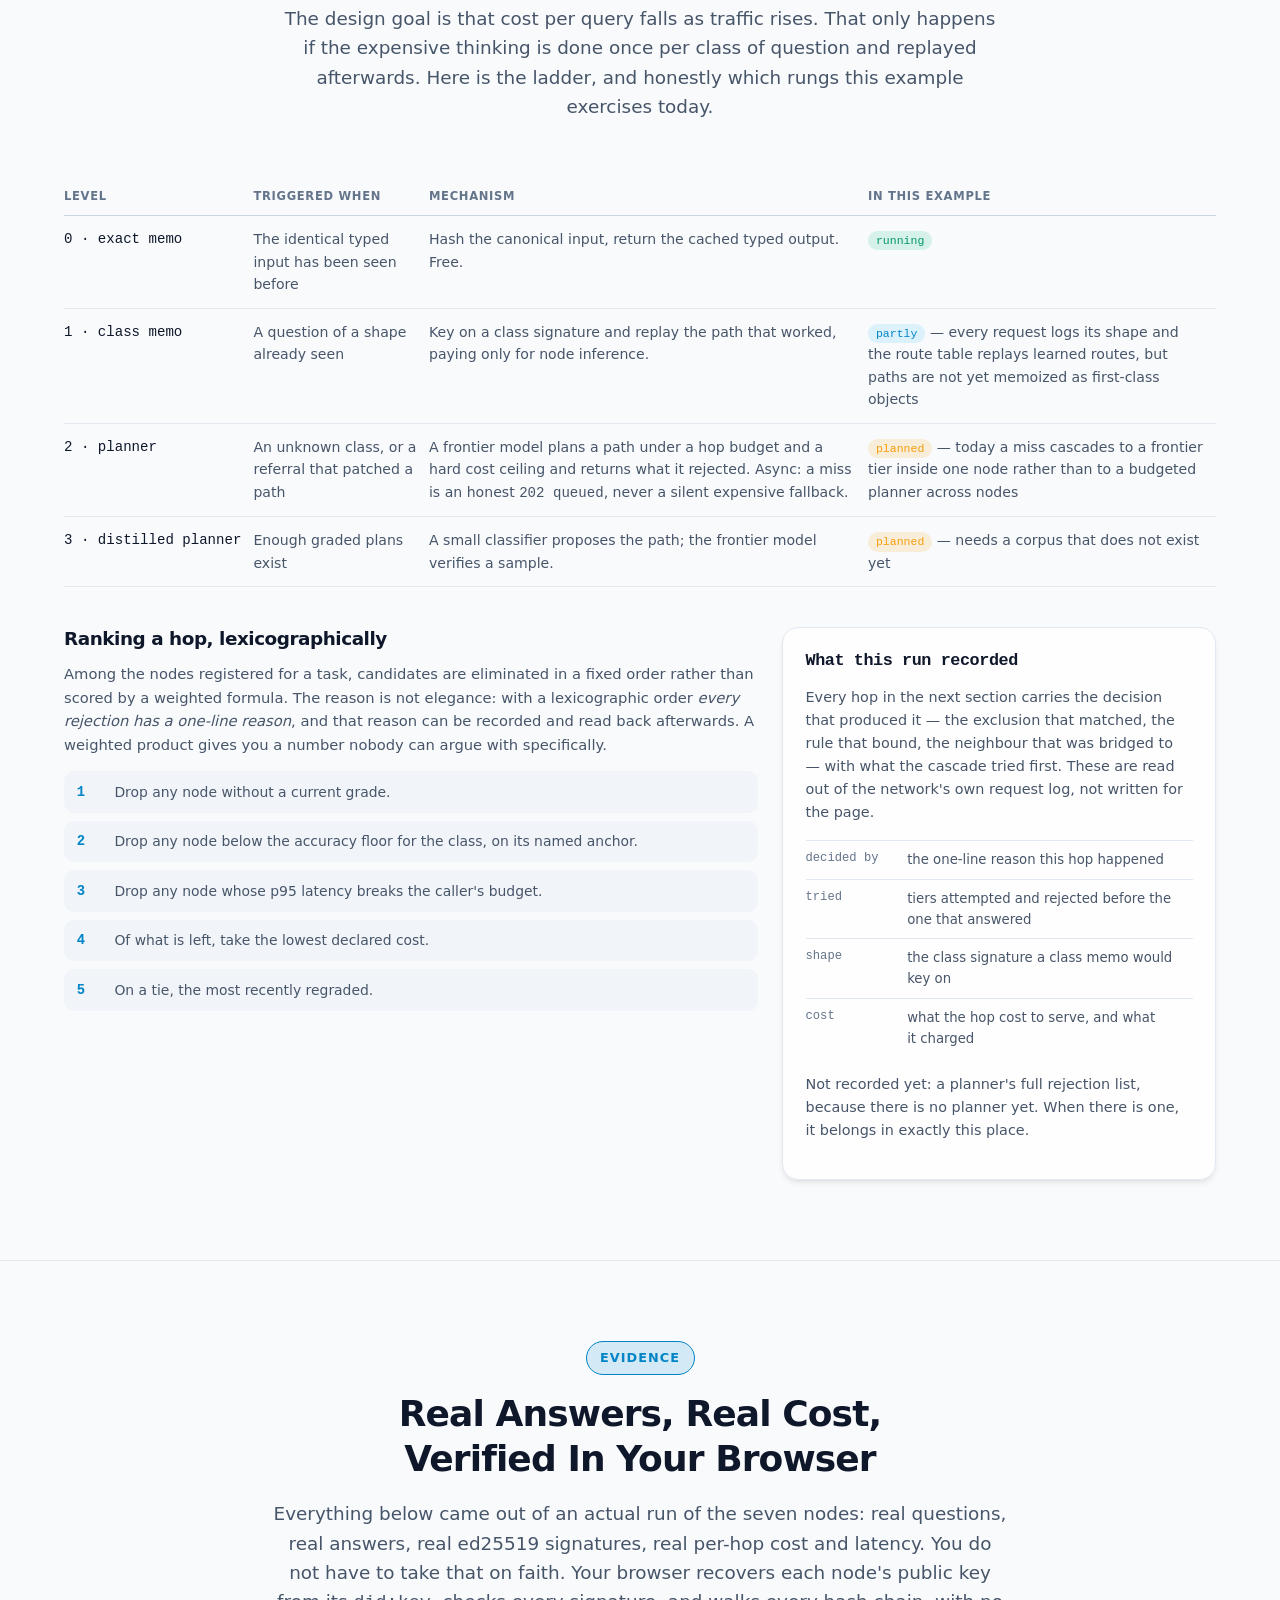
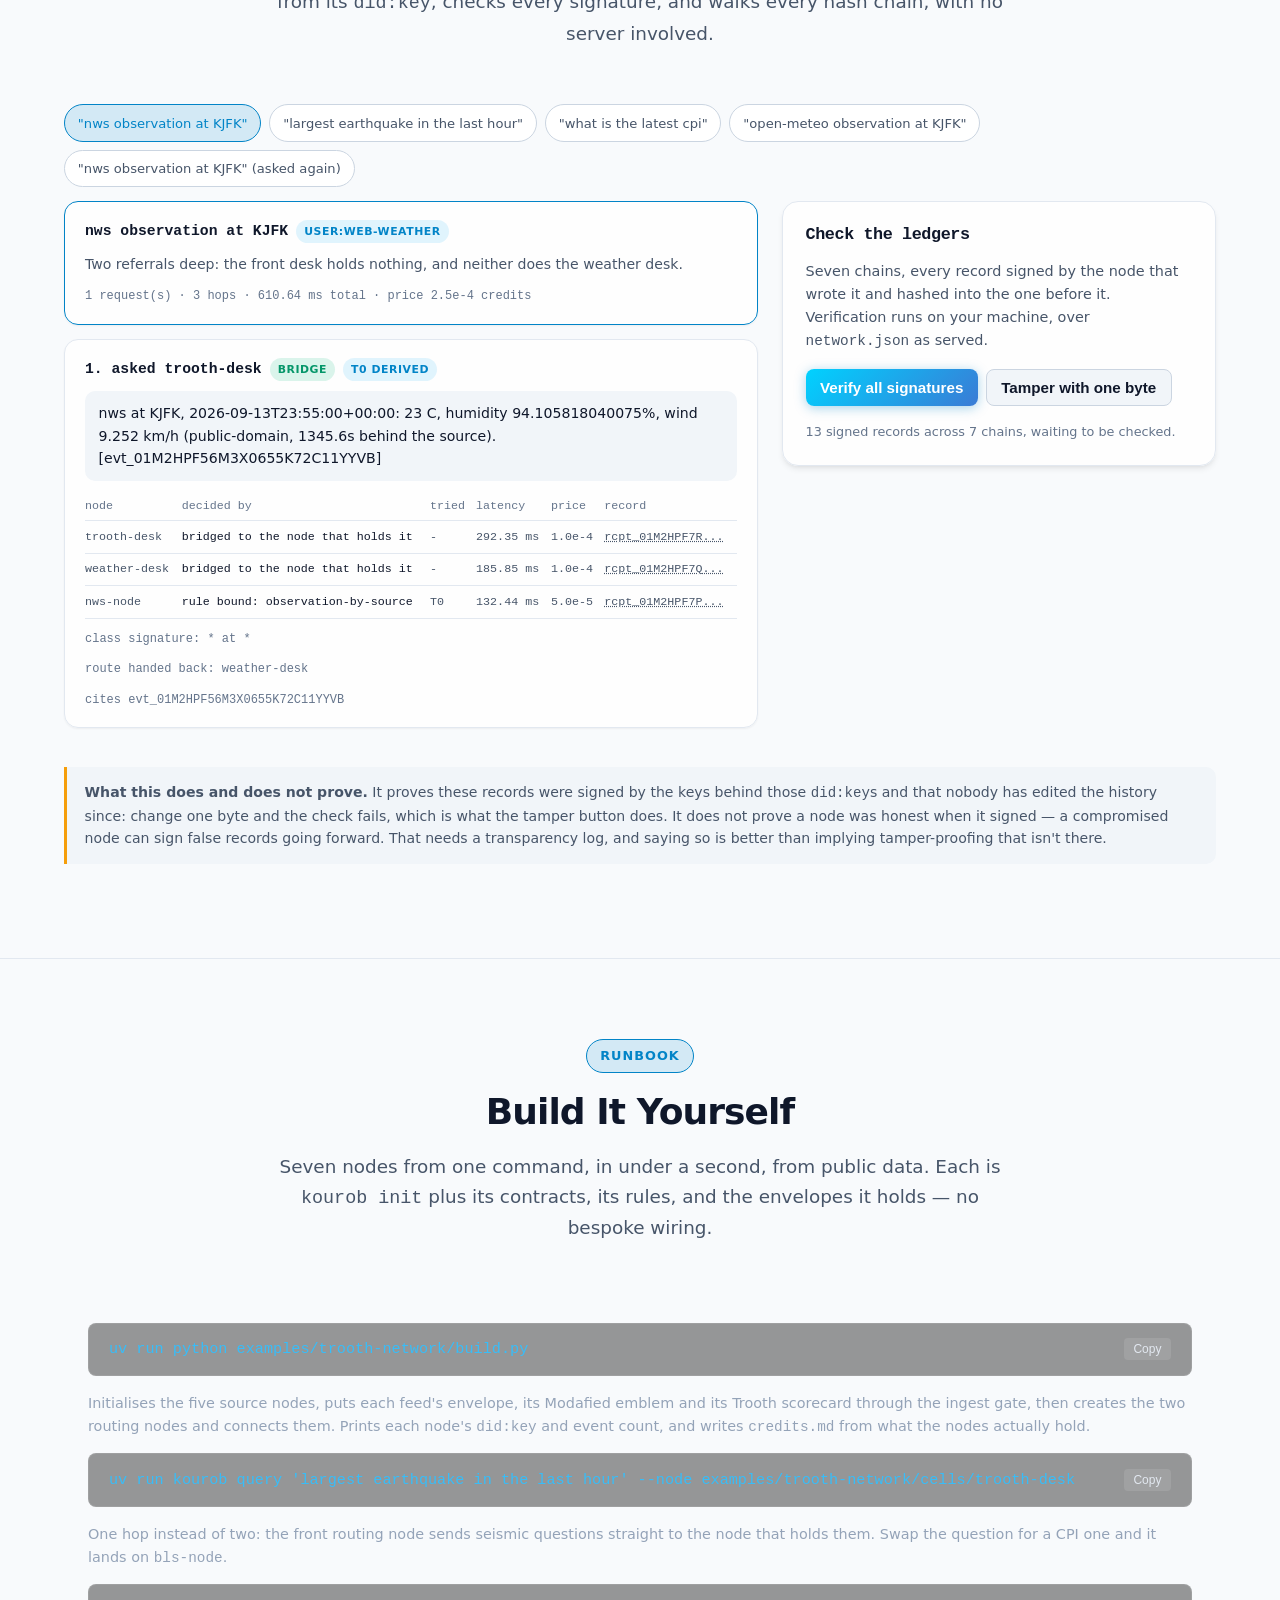
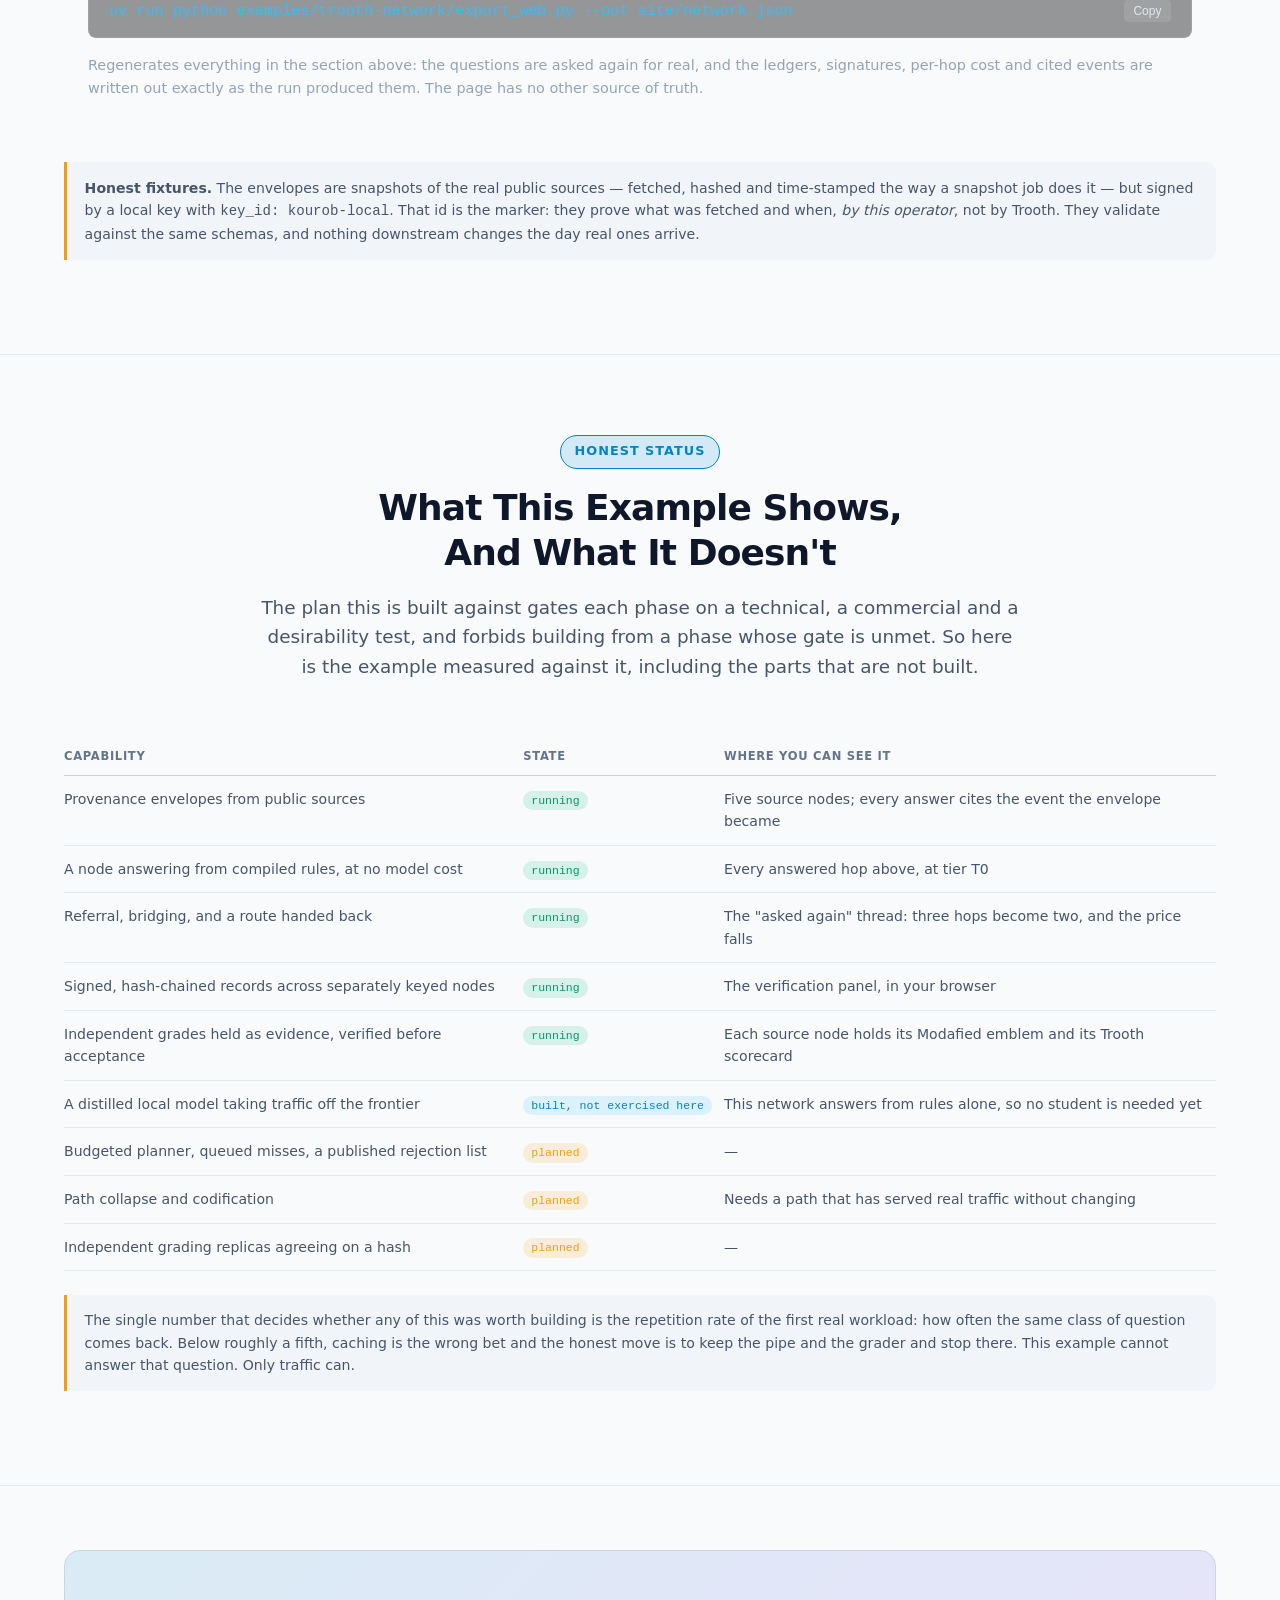
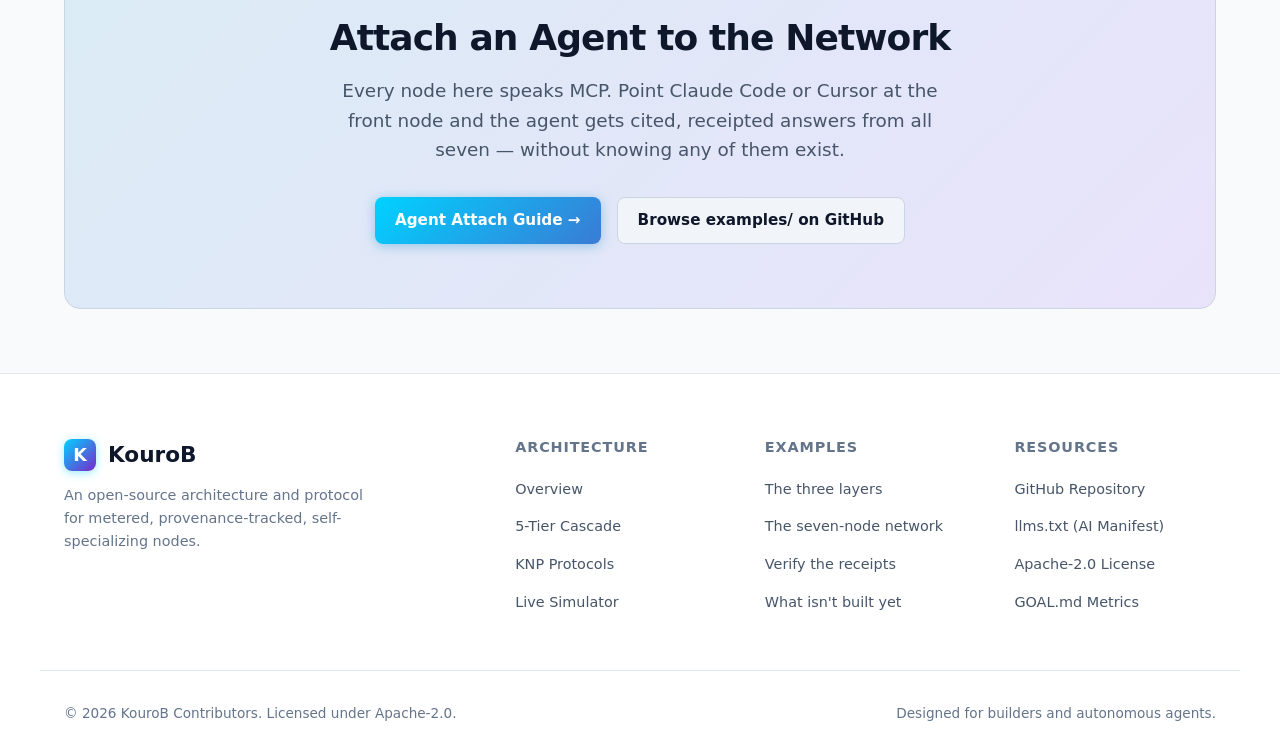
==== commit 2341d47d: "feat(site): rebuild the examples page around the three-layer plan The page described a network of ce" ====
--- a/site/examples.html
+++ b/site/examples.html
@@ -4,12 +4,12 @@
   <meta charset="UTF-8">
   <meta name="viewport" content="width=device-width, initial-scale=1.0">
   <title>Examples — A Network of KouroB Nodes</title>
-  <meta name="description" content="Worked KouroB examples: one node, four cells, then a seven-cell network with two desks. Click through the topology, the referral rules that route a question, and the receipt chain that crosses three nodes.">
+  <meta name="description" content="The three-layer stack running: Trooth fetches inside an envelope, KouroB routes computation across seven nodes, Modafied grades. Real receipts, real per-hop cost, verified in your browser.">
   <meta name="theme-color" content="#080c14">
   <link rel="stylesheet" href="styles.css">
   <link rel="icon" href="data:image/svg+xml,<svg xmlns='http://www.w3.org/2000/svg' viewBox='0 0 100 100'><rect width='100' height='100' rx='20' fill='%2300d2ff'/><text y='70' x='20' font-size='65' font-family='monospace' font-weight='bold' fill='white'>K</text></svg>">
   <style>
-    /* ---- Page-scoped styles: the network topology and its detail panel ---- */
+    /* ---- Page-scoped: the stack, the topology, the routing tables, verification ---- */
     .net-layout {
       display: grid;
       grid-template-columns: minmax(0, 1.6fr) minmax(0, 1fr);
@@ -18,6 +18,38 @@
     }
     @media (max-width: 980px) {
       .net-layout { grid-template-columns: 1fr; }
+    }
+
+    /* The three layers */
+    .layer-stack { display: grid; gap: 1rem; }
+    .layer {
+      display: grid;
+      grid-template-columns: 148px minmax(0, 1fr);
+      gap: 1.25rem;
+      align-items: start;
+      background: var(--bg-card);
+      border: 1px solid var(--border-subtle);
+      border-left: 3px solid var(--border-strong);
+      border-radius: 0 14px 14px 0;
+      padding: 1.1rem 1.3rem;
+    }
+    @media (max-width: 720px) {
+      .layer { grid-template-columns: 1fr; gap: 0.5rem; }
+    }
+    .layer-kourob { border-left-color: var(--brand-cyan); }
+    .layer-trooth { border-left-color: var(--brand-emerald); }
+    .layer-modafied { border-left-color: var(--brand-purple); }
+    .layer-name { font-family: var(--font-mono); font-weight: 700; font-size: 1.05rem; }
+    .layer-role { font-size: 0.74rem; color: var(--text-muted); text-transform: uppercase; letter-spacing: 0.06em; }
+    .layer p { margin: 0 0 0.6rem; color: var(--text-secondary); font-size: 0.9rem; }
+    .layer-rule {
+      font-family: var(--font-mono);
+      font-size: 0.78rem;
+      color: var(--text-primary);
+      background: var(--bg-surface-elevated);
+      border-radius: 8px;
+      padding: 0.45rem 0.65rem;
+      display: inline-block;
     }
 
     .net-canvas {
@@ -30,12 +62,7 @@
     }
     .net-canvas svg { width: 100%; min-width: 620px; height: auto; display: block; }
 
-    .net-ask-row {
-      display: flex;
-      flex-wrap: wrap;
-      gap: 0.5rem;
-      margin-bottom: 0.9rem;
-    }
+    .net-ask-row { display: flex; flex-wrap: wrap; gap: 0.5rem; margin-bottom: 0.9rem; }
     .net-ask {
       font: inherit;
       font-size: 0.82rem;
@@ -48,11 +75,7 @@
       transition: all 0.18s ease;
     }
     .net-ask:hover { border-color: var(--accent-color); color: var(--text-primary); }
-    .net-ask.active {
-      border-color: var(--accent-color);
-      color: var(--accent-color);
-      background: var(--accent-glow);
-    }
+    .net-ask.active { border-color: var(--accent-color); color: var(--accent-color); background: var(--accent-glow); }
 
     /* Node boxes in the SVG */
     .node-g { cursor: pointer; }
@@ -72,12 +95,7 @@
     .node-dot { fill: var(--brand-amber); }
     .node-g.holds .node-dot { fill: var(--brand-emerald); }
 
-    .edge {
-      fill: none;
-      stroke: var(--border-strong);
-      stroke-width: 1.6;
-      transition: stroke 0.2s ease, stroke-width 0.2s ease;
-    }
+    .edge { fill: none; stroke: var(--border-strong); stroke-width: 1.6; transition: stroke 0.2s ease, stroke-width 0.2s ease; }
     .edge.lit { stroke: var(--brand-emerald); stroke-width: 3; }
     .edge.dim { opacity: 0.25; }
     .edge-label { fill: var(--text-muted); font: 400 9.5px var(--font-mono); }
@@ -91,11 +109,7 @@
       padding: 1.4rem;
       box-shadow: var(--shadow-md);
     }
-    .net-detail h3 {
-      font-family: var(--font-mono);
-      font-size: 1.05rem;
-      margin-bottom: 0.25rem;
-    }
+    .net-detail h3 { font-family: var(--font-mono); font-size: 1.05rem; margin-bottom: 0.25rem; }
     .net-detail .detail-kind {
       display: inline-block;
       font-size: 0.7rem;
@@ -119,55 +133,57 @@
       color: var(--text-secondary);
     }
     .detail-rows .k { color: var(--text-muted); font-family: var(--font-mono); font-size: 0.76rem; }
-    .detail-rows code { font-size: 0.78rem; word-break: break-word; }
-
-    /* Hop trace */
-    .hop-list { list-style: none; padding: 0; margin: 0; counter-reset: hop; }
-    .hop-list li {
-      position: relative;
-      padding: 0 0 1.3rem 2.4rem;
-      border-left: 2px solid var(--border-subtle);
-      margin-left: 0.7rem;
-    }
-    .hop-list li:last-child { border-left-color: transparent; padding-bottom: 0; }
-    .hop-list li::before {
-      counter-increment: hop;
-      content: counter(hop);
-      position: absolute;
-      left: -0.78rem;
-      top: 0;
-      width: 1.5rem;
-      height: 1.5rem;
-      border-radius: 50%;
-      display: grid;
-      place-items: center;
-      font-size: 0.75rem;
-      font-weight: 700;
-      background: var(--bg-surface-elevated);
-      color: var(--accent-color);
-      border: 1px solid var(--border-strong);
-    }
-    .hop-list h4 { margin: 0 0 0.25rem; font-size: 0.95rem; font-family: var(--font-mono); }
-    .hop-list p { margin: 0; color: var(--text-secondary); font-size: 0.88rem; }
-
-    /* Example ladder cards */
-    .ladder { display: grid; grid-template-columns: repeat(auto-fit, minmax(260px, 1fr)); gap: 1.2rem; }
-    .rung { position: relative; }
-    .rung .rung-step {
+
+    /* Routing levels and phase status */
+    .level-table, .phase-table { width: 100%; border-collapse: collapse; font-size: 0.88rem; }
+    .level-table th, .phase-table th {
+      text-align: left;
+      font-size: 0.72rem;
+      text-transform: uppercase;
+      letter-spacing: 0.06em;
+      color: var(--text-muted);
+      padding: 0.6rem 0.75rem 0.6rem 0;
+      border-bottom: 1px solid var(--border-strong);
+    }
+    .level-table td, .phase-table td {
+      padding: 0.75rem 0.75rem 0.75rem 0;
+      border-bottom: 1px solid var(--border-subtle);
+      color: var(--text-secondary);
+      vertical-align: top;
+    }
+    .level-table td:first-child { font-family: var(--font-mono); color: var(--text-primary); white-space: nowrap; }
+    .state {
       font-family: var(--font-mono);
       font-size: 0.72rem;
-      color: var(--text-muted);
-      letter-spacing: 0.08em;
-      text-transform: uppercase;
-    }
-    .rung .rung-count {
-      font-size: 2rem;
-      font-weight: 800;
-      line-height: 1;
-      margin: 0.35rem 0 0.15rem;
-    }
-
-    /* ---- Verification: threads, steps, ledger results ---- */
+      padding: 0.2rem 0.5rem;
+      border-radius: 999px;
+      white-space: nowrap;
+    }
+    .state-live { background: rgba(16, 185, 129, 0.15); color: var(--tier-t0); }
+    .state-partial { background: rgba(56, 189, 248, 0.15); color: var(--tier-t1); }
+    .state-planned { background: rgba(245, 158, 11, 0.15); color: var(--brand-amber); }
+
+    .rank-list { counter-reset: rank; list-style: none; padding: 0; margin: 0; display: grid; gap: 0.5rem; }
+    .rank-list li {
+      display: grid;
+      grid-template-columns: 1.6rem minmax(0, 1fr);
+      gap: 0.75rem;
+      align-items: start;
+      background: var(--bg-surface-elevated);
+      border-radius: 10px;
+      padding: 0.6rem 0.8rem;
+      font-size: 0.87rem;
+      color: var(--text-secondary);
+    }
+    .rank-list li::before {
+      counter-increment: rank;
+      content: counter(rank);
+      font-family: var(--font-mono);
+      font-weight: 700;
+      color: var(--accent-color);
+    }
+
+    /* Threads, hops, verification */
     .step-card {
       background: var(--bg-card);
       border: 1px solid var(--border-subtle);
@@ -176,13 +192,7 @@
       margin-bottom: 0.9rem;
       box-shadow: var(--shadow-sm);
     }
-    .step-head {
-      display: flex;
-      flex-wrap: wrap;
-      align-items: center;
-      gap: 0.5rem;
-      margin-bottom: 0.6rem;
-    }
+    .step-head { display: flex; flex-wrap: wrap; align-items: center; gap: 0.5rem; margin-bottom: 0.6rem; }
     .step-node { font-family: var(--font-mono); font-weight: 600; font-size: 0.92rem; }
     .pill {
       font-size: 0.68rem;
@@ -206,15 +216,28 @@
       white-space: pre-wrap;
       word-break: break-word;
     }
-    .step-meta {
+    .hop-table { width: 100%; border-collapse: collapse; font-family: var(--font-mono); font-size: 0.73rem; }
+    .hop-table th {
+      text-align: left;
+      color: var(--text-muted);
+      font-weight: 500;
+      padding: 0.3rem 0.6rem 0.3rem 0;
+      border-bottom: 1px solid var(--border-subtle);
+    }
+    .hop-table td {
+      padding: 0.4rem 0.6rem 0.4rem 0;
+      border-bottom: 1px solid var(--border-subtle);
+      color: var(--text-secondary);
+      vertical-align: top;
+    }
+    .hop-table td.why { color: var(--text-primary); word-break: break-word; }
+    .hop-table .rcpt { cursor: pointer; text-decoration: underline dotted; }
+    .step-totals {
+      margin-top: 0.7rem;
       font-family: var(--font-mono);
-      font-size: 0.74rem;
+      font-size: 0.75rem;
       color: var(--text-muted);
-      display: grid;
-      gap: 0.3rem;
-    }
-    .step-meta b { color: var(--text-secondary); font-weight: 600; }
-    .step-meta .rcpt { cursor: pointer; text-decoration: underline dotted; }
+    }
     .signed-dump {
       margin-top: 0.7rem;
       background: var(--bg-code);
@@ -228,20 +251,8 @@
       white-space: pre-wrap;
       word-break: break-all;
     }
-    .verify-out {
-      margin-top: 1rem;
-      font-family: var(--font-mono);
-      font-size: 0.76rem;
-      display: grid;
-      gap: 0.35rem;
-    }
-    .verify-row {
-      display: flex;
-      justify-content: space-between;
-      gap: 0.6rem;
-      padding: 0.35rem 0;
-      border-top: 1px solid var(--border-subtle);
-    }
+    .verify-out { margin-top: 1rem; font-family: var(--font-mono); font-size: 0.76rem; display: grid; gap: 0.35rem; }
+    .verify-row { display: flex; justify-content: space-between; gap: 0.6rem; padding: 0.35rem 0; border-top: 1px solid var(--border-subtle); }
     .verify-ok { color: var(--tier-t0); }
     .verify-bad { color: var(--brand-rose); }
     .verify-note { color: var(--text-muted); font-family: var(--font-sans); font-size: 0.8rem; }
@@ -254,6 +265,7 @@
       color: var(--text-secondary);
       font-size: 0.88rem;
     }
+    .scroll-x { overflow-x: auto; }
   </style>
 </head>
 <body>
@@ -293,16 +305,17 @@
     <div class="container">
       <div class="hero-badge">
         <span class="status-dot"></span>
-        <span>Worked Examples &middot; Built from one command &middot; Covered by tests</span>
-      </div>
-      <h1 class="hero-title" style="max-width: 22ch;">
-        One Question, <span class="gradient-text">Seven Nodes</span>
+        <span>Seven nodes &middot; Built in under a second &middot; Every number below is measured</span>
+      </div>
+      <h1 class="hero-title" style="max-width: 24ch;">
+        Three Layers, <span class="gradient-text">One Routing Principle</span>
       </h1>
-      <p class="hero-subtitle" style="max-width: 70ch;">
-        A single node is easy to picture. The point of KouroB is what happens when there are several:
-        a question arrives at a desk that holds nothing, gets referred to the cell that does hold it,
-        and comes back cited &mdash; with a receipt on every hop. These examples build that network on
-        your machine in under a second, from public data, and let you ask it things.
+      <p class="hero-subtitle" style="max-width: 72ch;">
+        Trooth fetches external data inside a provenance envelope. KouroB answers repeated
+        questions by routing them across small nodes instead of calling a frontier model.
+        Modafied grades sources and nodes with open code. This page is that stack actually
+        running &mdash; seven nodes on one machine, four questions asked for real, and the signed
+        record of every hop, which your browser checks for itself.
       </p>
       <div class="hero-ctas">
         <a href="#network" class="btn btn-primary">Explore the Network &rarr;</a>
@@ -311,56 +324,77 @@
     </div>
   </section>
 
-  <!-- The ladder of examples -->
-  <section class="section">
+  <!-- The three layers -->
+  <section class="section" id="stack">
     <div class="container">
       <div class="section-header">
-        <span class="section-tag">The Ladder</span>
-        <h2 class="section-title">Three Examples, Each One Cell Wider</h2>
+        <span class="section-tag">The Stack</span>
+        <h2 class="section-title">Three Layers That Do Not Control Each Other</h2>
         <p class="section-desc">
-          Every example lives in <code>examples/</code> in the repository, is built by a single
-          <code>build.py</code>, and is rebuilt the same way by a test &mdash; so the example cannot
-          drift from what the code actually does. Nothing generated is committed.
-        </p>
-      </div>
-
-      <div class="ladder">
-        <div class="feature-card rung">
-          <div class="rung-step">Step 1</div>
-          <div class="rung-count gradient-text">1</div>
-          <h3 class="feature-title">trooth-node</h3>
-          <p class="feature-desc">
-            One cell, fed by signed provenance envelopes from <strong>Trooth</strong>. It holds a
-            public feed, answers from compiled T0 rules, and cites the event behind every number.
-            The smallest complete node: gate, store, ledger, ports.
-          </p>
-          <a class="feature-link" href="https://github.com/alexchouck-hash/kourob/tree/main/examples/trooth-node" target="_blank" rel="noopener">Read the example &rarr;</a>
+          Both KouroB and Trooth route the same way &mdash; resolve against a registry, rank the
+          candidates, record what was rejected and why. They differ in what they route. Trooth
+          routes <em>fetches</em>: which source. KouroB routes <em>computation</em>: which nodes,
+          in what order. Modafied grades both and is operated by neither, because you cannot
+          honestly grade pipes you resell or nodes you run.
+        </p>
+      </div>
+
+      <div class="layer-stack">
+        <div class="layer layer-kourob">
+          <div>
+            <div class="layer-name">KouroB</div>
+            <div class="layer-role">routes computation</div>
+          </div>
+          <div>
+            <p>
+              A typed request arrives and the cheapest thing that can answer it does: a compiled
+              rule or a cached result first, a distilled local model next, a frontier model only on
+              a miss. Anything out of scope is referred to the node that holds it, with the route
+              handed back so the caller does not need the introduction twice.
+            </p>
+            <span class="layer-rule">never fetches an upstream directly</span>
+          </div>
         </div>
 
-        <div class="feature-card rung">
-          <div class="rung-step">Step 2</div>
-          <div class="rung-count gradient-text">4</div>
-          <h3 class="feature-title">trooth-set</h3>
-          <p class="feature-desc">
-            Three data cells &mdash; weather, seismic, economy &mdash; plus a desk that holds
-            <em>nothing</em> and knows who does. The desk bridges once, hands back the direct route,
-            and refers after that. Price and cost are summed along the chain.
-          </p>
-          <a class="feature-link" href="https://github.com/alexchouck-hash/kourob/tree/main/examples/trooth-set" target="_blank" rel="noopener">Read the example &rarr;</a>
+        <div class="layer layer-trooth">
+          <div>
+            <div class="layer-name">Trooth</div>
+            <div class="layer-role">fetches, inside an envelope</div>
+          </div>
+          <div>
+            <p>
+              External data arrives as a signed envelope with the bytes hashed and the fetch time
+              stamped, so provenance is inherited rather than reconstructed. In this example the
+              five source nodes hold envelopes for NWS, Open-Meteo, USGS, BLS and FRED. A fetch is
+              a hop like any other hop, which is what keeps every path uniform and traceable.
+            </p>
+            <span class="layer-rule">never runs a model &mdash; its routing is a lookup</span>
+          </div>
         </div>
 
-        <div class="feature-card rung">
-          <div class="rung-step">Step 3</div>
-          <div class="rung-count gradient-text">7</div>
-          <h3 class="feature-title">trooth-network</h3>
-          <p class="feature-desc">
-            Five source cells, <strong>two</strong> desks. A weather question now takes two referrals
-            before it reaches a cell that holds anything, and the receipt chain crosses three nodes.
-            Credits are generated from what the nodes hold.
-          </p>
-          <a class="feature-link" href="#network">Explore it below &darr;</a>
+        <div class="layer layer-modafied">
+          <div>
+            <div class="layer-name">Modafied</div>
+            <div class="layer-role">grades, independently</div>
+          </div>
+          <div>
+            <p>
+              Six dimensions per source &mdash; freshness lag, revision behaviour, correction
+              latency, completeness, schema stability, internal consistency &mdash; plus accuracy
+              only where a named anchor exists. The nodes here hold Modafied's emblem for each
+              source as an event, verified against its manifest before it was accepted.
+            </p>
+            <span class="layer-rule">never accepts a self-reported number</span>
+          </div>
         </div>
       </div>
+
+      <p class="note" style="margin-top: 1.5rem;">
+        The six dimensions are chosen so that gaming one degrades another: publishing early to win
+        freshness raises your revision rate; suppressing corrections to win revision rate raises
+        internal inconsistency; padding fields to win completeness raises schema instability. That
+        trap is published on purpose.
+      </p>
     </div>
   </section>
 
@@ -369,11 +403,12 @@
     <div class="container">
       <div class="section-header">
         <span class="section-tag">trooth-network</span>
-        <h2 class="section-title">Seven Cells, Two Desks, No Coordinator</h2>
+        <h2 class="section-title">Seven Nodes, Two Of Them Holding Nothing</h2>
         <p class="section-desc">
-          Click any cell to see its declared scope and what it holds. Or pick a question and watch
-          which cells it touches &mdash; the route is not configured anywhere central; each desk only
-          knows its own exclusions and the neighbours they refer to.
+          Click a node for its declared scope and what it holds. Or pick a question and watch which
+          nodes it touches. The route is not configured anywhere central: each routing node knows
+          only its own exclusions and the neighbour each one refers to, and the path is whatever
+          those local decisions add up to.
         </p>
       </div>
 
@@ -388,75 +423,70 @@
           </div>
 
           <div class="net-canvas">
-            <svg viewBox="0 0 860 478" role="img" aria-label="Topology of the seven-cell trooth-network: a front desk refers to a weather desk and to three source nodes; the weather desk refers to two more source nodes.">
-              <!-- edges: front desk -->
+            <svg viewBox="0 0 860 478" role="img" aria-label="Topology of the seven-node trooth-network: a front routing node refers to a weather routing node and to three source nodes; the weather routing node refers to two more source nodes.">
               <path class="edge" data-edge="front-weather" d="M200 232 C 265 232, 265 100, 330 100"/>
               <path class="edge" data-edge="front-usgs"    d="M200 232 C 265 232, 265 232, 330 232"/>
               <path class="edge" data-edge="front-bls"     d="M200 232 C 265 232, 265 320, 330 320"/>
               <path class="edge" data-edge="front-fred"    d="M200 232 C 265 232, 265 408, 330 408"/>
-              <!-- edges: weather desk -->
               <path class="edge" data-edge="weather-nws"        d="M500 100 C 565 100, 565 52, 630 52"/>
               <path class="edge" data-edge="weather-openmeteo"  d="M500 100 C 565 100, 565 156, 630 156"/>
 
-              <!-- edge labels -->
-              <text class="edge-label" x="238" y="150">weather|kjfk|nws…</text>
-              <text class="edge-label" x="238" y="224">earthquake|quake…</text>
-              <text class="edge-label" x="238" y="290">cpi|inflation…</text>
-              <text class="edge-label" x="238" y="378">fred|st louis…</text>
-              <text class="edge-label" x="536" y="68">\bnws\b|station…</text>
-              <text class="edge-label" x="536" y="146">open-meteo|grid…</text>
-
-              <!-- the ask -->
+              <text class="edge-label" x="238" y="150">weather|kjfk|nws...</text>
+              <text class="edge-label" x="238" y="224">earthquake|quake...</text>
+              <text class="edge-label" x="238" y="290">cpi|inflation...</text>
+              <text class="edge-label" x="238" y="378">fred|st louis...</text>
+              <text class="edge-label" x="536" y="68">nws|station...</text>
+              <text class="edge-label" x="536" y="146">open-meteo|grid...</text>
+
               <text class="ask-label" x="42" y="196">a question arrives &darr;</text>
 
-              <!-- nodes -->
               <g class="node-g selected" data-node="trooth-desk" tabindex="0" role="button" aria-label="trooth-desk">
                 <rect class="node-box" x="40" y="205" width="160" height="54"/>
                 <circle class="node-dot" cx="56" cy="222" r="4"/>
                 <text class="node-name" x="68" y="227">trooth-desk</text>
-                <text class="node-role" x="56" y="247">front &middot; holds nothing</text>
+                <text class="node-role" x="56" y="247">routing &middot; holds nothing</text>
               </g>
 
               <g class="node-g" data-node="weather-desk" tabindex="0" role="button" aria-label="weather-desk">
                 <rect class="node-box" x="330" y="73" width="170" height="54"/>
                 <circle class="node-dot" cx="346" cy="90" r="4"/>
                 <text class="node-name" x="358" y="95">weather-desk</text>
-                <text class="node-role" x="346" y="115">desk &middot; holds nothing</text>
+                <text class="node-role" x="346" y="115">routing &middot; holds nothing</text>
               </g>
 
               <g class="node-g holds" data-node="nws-node" tabindex="0" role="button" aria-label="nws-node">
                 <rect class="node-box" x="630" y="25" width="185" height="54"/>
                 <circle class="node-dot" cx="646" cy="42" r="4"/>
                 <text class="node-name" x="658" y="47">nws-node</text>
-                <text class="node-role" x="646" y="67">3 events &middot; weather-station</text>
+                <text class="node-role" x="646" y="67">fetch &middot; 3 events held</text>
               </g>
 
               <g class="node-g holds" data-node="open-meteo-node" tabindex="0" role="button" aria-label="open-meteo-node">
                 <rect class="node-box" x="630" y="129" width="185" height="54"/>
                 <circle class="node-dot" cx="646" cy="146" r="4"/>
                 <text class="node-name" x="658" y="151">open-meteo-node</text>
-                <text class="node-role" x="646" y="171">3 events &middot; weather-grid</text>
+                <text class="node-role" x="646" y="171">fetch &middot; 3 events held</text>
               </g>
 
               <g class="node-g holds" data-node="usgs-node" tabindex="0" role="button" aria-label="usgs-node">
                 <rect class="node-box" x="330" y="205" width="185" height="54"/>
                 <circle class="node-dot" cx="346" cy="222" r="4"/>
                 <text class="node-name" x="358" y="227">usgs-node</text>
-                <text class="node-role" x="346" y="247">3 events &middot; earthquake</text>
+                <text class="node-role" x="346" y="247">fetch &middot; 3 events held</text>
               </g>
 
               <g class="node-g holds" data-node="bls-node" tabindex="0" role="button" aria-label="bls-node">
                 <rect class="node-box" x="330" y="293" width="185" height="54"/>
                 <circle class="node-dot" cx="346" cy="310" r="4"/>
                 <text class="node-name" x="358" y="315">bls-node</text>
-                <text class="node-role" x="346" y="335">3 events &middot; price-index</text>
+                <text class="node-role" x="346" y="335">fetch &middot; 3 events held</text>
               </g>
 
               <g class="node-g holds" data-node="fred-node" tabindex="0" role="button" aria-label="fred-node">
                 <rect class="node-box" x="330" y="381" width="185" height="54"/>
                 <circle class="node-dot" cx="346" cy="398" r="4"/>
                 <text class="node-name" x="358" y="403">fred-node</text>
-                <text class="node-role" x="346" y="423">2 events &middot; economic-series</text>
+                <text class="node-role" x="346" y="423">fetch &middot; 2 events held</text>
               </g>
             </svg>
           </div>
@@ -466,100 +496,100 @@
       </div>
 
       <p class="note" style="margin-top: 1.5rem;">
-        <strong>Green dot</strong> = the cell holds events and can answer.
-        <strong>Amber dot</strong> = a desk: zero events, pure routing. A desk is still a full node
-        &mdash; it meters, receipts and signs its referral exactly like an answer, because
-        <code>{data, rendered, citations, receipt_id}</code> has no exceptions.
+        <strong>Green dot</strong> = the node holds events and can answer. <strong>Amber dot</strong>
+        = it holds nothing and only routes. A routing node is still a full node: it meters, records
+        and signs its referral exactly like an answer, because the response envelope
+        <code>{data, rendered, citations, receipt_id}</code> has no exceptions &mdash; not for
+        errors, not for referrals.
       </p>
     </div>
   </section>
 
-  <!-- The hop trace -->
-  <section class="section">
+  <!-- Routing -->
+  <section class="section" id="routing">
     <div class="container">
       <div class="section-header">
-        <span class="section-tag">KNP-1 &middot; Scope &amp; Routing</span>
-        <h2 class="section-title">What Happens When You Ask the Front Desk</h2>
+        <span class="section-tag">Routing</span>
+        <h2 class="section-title">Four Levels, Each A Cache In Front Of The Next</h2>
         <p class="section-desc">
-          The two-hop path, step by step. This is the real output of
-          <code>kourob query "nws observation at KJFK"</code> against the front desk of a freshly
-          built network.
-        </p>
-      </div>
-
-      <div class="net-layout">
+          The design goal is that cost per query falls as traffic rises. That only happens if the
+          expensive thinking is done once per class of question and replayed afterwards. Here is the
+          ladder, and honestly which rungs this example exercises today.
+        </p>
+      </div>
+
+      <div class="scroll-x">
+        <table class="level-table">
+          <thead>
+            <tr><th>Level</th><th>Triggered when</th><th>Mechanism</th><th>In this example</th></tr>
+          </thead>
+          <tbody>
+            <tr>
+              <td>0 &middot; exact memo</td>
+              <td>The identical typed input has been seen before</td>
+              <td>Hash the canonical input, return the cached typed output. Free.</td>
+              <td><span class="state state-live">running</span></td>
+            </tr>
+            <tr>
+              <td>1 &middot; class memo</td>
+              <td>A question of a shape already seen</td>
+              <td>Key on a class signature and replay the path that worked, paying only for node inference.</td>
+              <td><span class="state state-partial">partly</span> &mdash; every request logs its shape and the route table replays learned routes, but paths are not yet memoized as first-class objects</td>
+            </tr>
+            <tr>
+              <td>2 &middot; planner</td>
+              <td>An unknown class, or a referral that patched a path</td>
+              <td>A frontier model plans a path under a hop budget and a hard cost ceiling and returns what it rejected. Async: a miss is an honest <code>202 queued</code>, never a silent expensive fallback.</td>
+              <td><span class="state state-planned">planned</span> &mdash; today a miss cascades to a frontier tier inside one node rather than to a budgeted planner across nodes</td>
+            </tr>
+            <tr>
+              <td>3 &middot; distilled planner</td>
+              <td>Enough graded plans exist</td>
+              <td>A small classifier proposes the path; the frontier model verifies a sample.</td>
+              <td><span class="state state-planned">planned</span> &mdash; needs a corpus that does not exist yet</td>
+            </tr>
+          </tbody>
+        </table>
+      </div>
+
+      <div class="net-layout" style="margin-top: 2.5rem;">
         <div>
-          <ol class="hop-list">
-            <li>
-              <h4>trooth-desk &mdash; out of scope, refer</h4>
-              <p>
-                The question matches the front desk's declared exclusion
-                <code>weather|temperature|humidity|wind|observation|kjfk|nws|open-meteo</code>, which
-                names <code>weather-desk</code> as the referral target. The desk holds nothing, so
-                there is nothing to try first.
-              </p>
-            </li>
-            <li>
-              <h4>weather-desk &mdash; out of scope again, refer</h4>
-              <p>
-                The second desk splits weather by <em>kind</em>: <code>\bnws\b|national weather|station|conditions</code>
-                goes to the station node, <code>open-meteo|model|grid</code> to the model node. "nws" wins.
-              </p>
-            </li>
-            <li>
-              <h4>nws-node &mdash; answers at T0</h4>
-              <p>
-                A compiled rule binds against the held observation event and answers with no model
-                call at all: <strong>$0.00, exact replay</strong>. The answer carries the licence and
-                how far behind the source it is.
-              </p>
-            </li>
-            <li>
-              <h4>The route is handed back</h4>
-              <p>
-                <code>bridge_limit: 1</code> means the caller gets one introduction. Ask the same
-                question again and the desk <em>refers</em> instead of bridging &mdash; the caller now
-                holds the direct route and the network got shorter without anyone coordinating it.
-              </p>
-            </li>
+          <h3 style="font-size:1.15rem; margin-bottom:0.75rem;">Ranking a hop, lexicographically</h3>
+          <p style="color: var(--text-secondary); font-size:0.92rem; margin-top:0;">
+            Among the nodes registered for a task, candidates are eliminated in a fixed order rather
+            than scored by a weighted formula. The reason is not elegance: with a lexicographic
+            order <em>every rejection has a one-line reason</em>, and that reason can be recorded and
+            read back afterwards. A weighted product gives you a number nobody can argue with
+            specifically.
+          </p>
+          <ol class="rank-list">
+            <li>Drop any node without a current grade.</li>
+            <li>Drop any node below the accuracy floor for the class, on its named anchor.</li>
+            <li>Drop any node whose p95 latency breaks the caller's budget.</li>
+            <li>Of what is left, take the lowest declared cost.</li>
+            <li>On a tie, the most recently regraded.</li>
           </ol>
         </div>
 
-        <div class="terminal-window">
-          <div class="terminal-topbar">
-            <div class="terminal-dots">
-              <span class="terminal-dot dot-red"></span>
-              <span class="terminal-dot dot-yellow"></span>
-              <span class="terminal-dot dot-green"></span>
-            </div>
-            <div class="terminal-title">bash &mdash; kourob query</div>
-            <div></div>
-          </div>
-          <div class="terminal-body">
-            <div class="terminal-line">
-              <span class="terminal-prompt">$</span>
-              <span>kourob query 'nws observation at KJFK' \<br>&nbsp;&nbsp;--node examples/trooth-network/cells/trooth-desk</span>
-            </div>
-            <div class="terminal-output">
-              nws at KJFK, 2026-09-13T23:55:00+00:00: 23 C, humidity 94.1%,<br>
-              wind 9.252 km/h (public-domain, 1345.6s behind the source).<br>
-              [evt_01M2ESTW5J43785V26B16G1CR7]
-              <br><br>
-              <span class="terminal-highlight">tier&nbsp;&nbsp;&nbsp;&nbsp;&nbsp;&nbsp;T0 (derived)</span><br>
-              citations&nbsp;&nbsp;evt_01M2ESTW5J43785V26B16G1CR7<br>
-              receipt&nbsp;&nbsp;&nbsp;&nbsp;rcpt_01M2ESV8T9MC89GWWNH5D4CTB2
-            </div>
-            <div class="terminal-line">
-              <span class="terminal-prompt">$</span>
-              <span>kourob trace rcpt_01M2ESV8T9MC89GWWNH5D4CTB2</span>
-            </div>
-            <div class="terminal-output">
-              ✓ signature valid &middot; prev-hash chain intact<br>
-              ↳ walks both referral receipts and the event behind them,<br>
-              &nbsp;&nbsp;across all three cells
-            </div>
-          </div>
-        </div>
+        <aside class="net-detail">
+          <h3>What this run recorded</h3>
+          <p>
+            Every hop in the next section carries the decision that produced it &mdash; the
+            exclusion that matched, the rule that bound, the neighbour that was bridged to &mdash;
+            with what the cascade tried first. These are read out of the network's own request log,
+            not written for the page.
+          </p>
+          <ul class="detail-rows">
+            <li><span class="k">decided by</span><span>the one-line reason this hop happened</span></li>
+            <li><span class="k">tried</span><span>tiers attempted and rejected before the one that answered</span></li>
+            <li><span class="k">shape</span><span>the class signature a class memo would key on</span></li>
+            <li><span class="k">cost</span><span>what the hop cost to serve, and what it charged</span></li>
+          </ul>
+          <p style="margin-top:1rem;">
+            Not recorded yet: a planner's full rejection list, because there is no planner yet. When
+            there is one, it belongs in exactly this place.
+          </p>
+        </aside>
       </div>
     </div>
   </section>
@@ -568,14 +598,13 @@
   <section class="section" id="verify">
     <div class="container">
       <div class="section-header">
-        <span class="section-tag">KNP-2 &middot; Receipts &amp; Ledger</span>
-        <h2 class="section-title">Real Receipts, Verified In Your Browser</h2>
+        <span class="section-tag">Evidence</span>
+        <h2 class="section-title">Real Answers, Real Cost, Verified In Your Browser</h2>
         <p class="section-desc">
-          Everything below came out of an actual run of the seven cells &mdash; real questions,
-          real answers, real ed25519 signatures. Nothing here is a mock-up of a receipt, and you
-          do not have to take that on faith: your browser recovers each node's public key from its
-          <code>did:key</code>, checks every signature, and walks every hash chain, with no server
-          involved.
+          Everything below came out of an actual run of the seven nodes: real questions, real
+          answers, real ed25519 signatures, real per-hop cost and latency. You do not have to take
+          that on faith. Your browser recovers each node's public key from its <code>did:key</code>,
+          checks every signature, and walks every hash chain, with no server involved.
         </p>
       </div>
 
@@ -588,8 +617,7 @@
           <h3>Check the ledgers</h3>
           <p>
             Seven chains, every record signed by the node that wrote it and hashed into the one
-            before it. Verification runs on your machine, over <code>network.json</code> as
-            served.
+            before it. Verification runs on your machine, over <code>network.json</code> as served.
           </p>
           <div style="display:flex; gap:0.5rem; flex-wrap:wrap; margin:1rem 0 0;">
             <button id="verify-run" class="btn btn-primary" style="padding:0.55rem 0.9rem;">Verify all signatures</button>
@@ -601,11 +629,11 @@
 
       <p class="note" style="margin-top:1.5rem;">
         <strong>What this does and does not prove.</strong> It proves these records were signed by
-        the keys behind those <code>did:key</code>s and that no one has edited the history since:
-        change one byte and the check fails, which is what the tamper button does. It does not
-        prove a node was honest when it signed &mdash; a compromised node can sign false records
-        going forward. That needs the transparency log in KNP-4, and saying so is better than
-        implying tamper-proofing that isn't there.
+        the keys behind those <code>did:key</code>s and that nobody has edited the history since:
+        change one byte and the check fails, which is what the tamper button does. It does not prove
+        a node was honest when it signed &mdash; a compromised node can sign false records going
+        forward. That needs a transparency log, and saying so is better than implying
+        tamper-proofing that isn't there.
       </p>
     </div>
   </section>
@@ -615,10 +643,11 @@
     <div class="container">
       <div class="section-header">
         <span class="section-tag">Runbook</span>
-        <h2 class="section-title">Build the Network Yourself</h2>
+        <h2 class="section-title">Build It Yourself</h2>
         <p class="section-desc">
-          Seven cells from one command, in under a second. Each is <code>kourob init</code> plus its
-          contracts, its T0 rules, and the fixtures it holds &mdash; no bespoke wiring.
+          Seven nodes from one command, in under a second, from public data. Each is
+          <code>kourob init</code> plus its contracts, its rules, and the envelopes it holds &mdash;
+          no bespoke wiring.
         </p>
       </div>
 
@@ -628,10 +657,10 @@
           <button class="btn-copy">Copy</button>
         </div>
         <p class="cli-explanation">
-          Initialises the five source cells, ingests each feed's envelope, Trooth's published
-          scorecard and Modafied's emblem through the gate, then creates the two desks and connects
-          them. Prints each cell's <code>did:key:</code> and event count, and writes
-          <code>cells/credits.md</code>.
+          Initialises the five source nodes, puts each feed's envelope, its Modafied emblem and its
+          Trooth scorecard through the ingest gate, then creates the two routing nodes and connects
+          them. Prints each node's <code>did:key</code> and event count, and writes
+          <code>credits.md</code> from what the nodes actually hold.
         </p>
 
         <div class="cli-command-block">
@@ -639,97 +668,105 @@
           <button class="btn-copy">Copy</button>
         </div>
         <p class="cli-explanation">
-          One hop instead of two: the front desk refers earthquakes straight to
-          <code>usgs-node</code>. Swap the question for a CPI one and it lands on
-          <code>bls-node</code> instead.
+          One hop instead of two: the front routing node sends seismic questions straight to the node
+          that holds them. Swap the question for a CPI one and it lands on <code>bls-node</code>.
         </p>
 
         <div class="cli-command-block">
-          <code>uv run streamlit run examples/trooth-network/dashboard.py -- examples/trooth-network/cells</code>
+          <code>uv run python examples/trooth-network/export_web.py --out site/network.json</code>
           <button class="btn-copy">Copy</button>
         </div>
         <p class="cli-explanation">
-          Watch it: the cells and their routes as a live graph with each route's Hebbian strength, a
-          question asked through <code>serve.answer</code>, and the receipt chain across nodes with
-          price and cost summed along it. The dashboard reads every cell through the Store API and
-          has no node-specific code.
+          Regenerates everything in the section above: the questions are asked again for real, and
+          the ledgers, signatures, per-hop cost and cited events are written out exactly as the run
+          produced them. The page has no other source of truth.
         </p>
       </div>
 
       <p class="note" style="margin-top: 1.5rem;">
         <strong>Honest fixtures.</strong> The envelopes are snapshots of the real public sources
-        &mdash; fetched, hashed, and time-stamped the way Trooth's snapshot job does it &mdash; but
-        they are signed by a local key with <code>key_id: kourob-local</code>. That id is the marker:
-        they prove what was fetched and when, <em>by this operator</em>, not by Trooth. They validate
-        against Trooth's schemas, and nothing downstream changes the day real ones arrive.
+        &mdash; fetched, hashed and time-stamped the way a snapshot job does it &mdash; but signed
+        by a local key with <code>key_id: kourob-local</code>. That id is the marker: they prove what
+        was fetched and when, <em>by this operator</em>, not by Trooth. They validate against the
+        same schemas, and nothing downstream changes the day real ones arrive.
       </p>
     </div>
   </section>
 
-  <!-- What it demonstrates -->
-  <section class="section">
+  <!-- Where this is -->
+  <section class="section" id="phases">
     <div class="container">
       <div class="section-header">
-        <span class="section-tag">Why It Matters</span>
-        <h2 class="section-title">What the Network Demonstrates</h2>
-      </div>
-
-      <div class="features-grid">
-        <div class="feature-card">
-          <div class="feature-icon icon-amber">🔀</div>
-          <h3 class="feature-title">Routing Without a Registry</h3>
-          <p class="feature-desc">
-            No node holds a map of the network. Each desk declares exclusions and the neighbour each
-            one refers to; a three-cell path emerges from two independent local decisions. Callers
-            learn direct routes and stop paying for the hop.
-          </p>
-        </div>
-        <div class="feature-card">
-          <div class="feature-icon icon-purple">🔗</div>
-          <h3 class="feature-title">Receipts That Cross Machines</h3>
-          <p class="feature-desc">
-            Each hop appends its own signed receipt naming the upstream receipt it depended on.
-            <code>kourob trace</code> walks the whole chain back to the immutable event &mdash; across
-            nodes that never shared a database.
-          </p>
-        </div>
-        <div class="feature-card">
-          <div class="feature-icon icon-emerald">💳</div>
-          <h3 class="feature-title">Metered End to End</h3>
-          <p class="feature-desc">
-            Price and cost are recorded per hop and summed along the chain, so "what did that answer
-            cost, and who earned what" is a table, not an estimate &mdash; even when the answer came
-            from three separately owned cells.
-          </p>
-        </div>
-        <div class="feature-card">
-          <div class="feature-icon icon-cyan">📇</div>
-          <h3 class="feature-title">A Node Is a Data Provider</h3>
-          <p class="feature-desc">
-            <code>kourob publish --trooth</code> writes a catalog entry and a six-dimension scorecard
-            for each cell, in Trooth's own schemas, computed from the node's own records. A node and
-            a public source become comparable on one page.
-          </p>
-        </div>
-        <div class="feature-card">
-          <div class="feature-icon icon-blue">📜</div>
-          <h3 class="feature-title">Credits Generated, Not Written</h3>
-          <p class="feature-desc">
-            <code>credits.md</code> is produced from what the cells actually hold: every feed with its
-            licence and attribution, every scorecard, every independently issued benchmark emblem
-            with its notice. Rebuild it and it states what is true then.
-          </p>
-        </div>
-        <div class="feature-card">
-          <div class="feature-icon icon-pink">🧪</div>
-          <h3 class="feature-title">The Example Is the Test</h3>
-          <p class="feature-desc">
-            The test suite builds each example by calling the same <code>build</code> function, asks
-            the same questions, and validates the outputs against the published schemas. An example
-            that rots fails CI.
-          </p>
-        </div>
-      </div>
+        <span class="section-tag">Honest Status</span>
+        <h2 class="section-title">What This Example Shows, And What It Doesn't</h2>
+        <p class="section-desc">
+          The plan this is built against gates each phase on a technical, a commercial and a
+          desirability test, and forbids building from a phase whose gate is unmet. So here is the
+          example measured against it, including the parts that are not built.
+        </p>
+      </div>
+
+      <div class="scroll-x">
+        <table class="phase-table">
+          <thead>
+            <tr><th>Capability</th><th>State</th><th>Where you can see it</th></tr>
+          </thead>
+          <tbody>
+            <tr>
+              <td>Provenance envelopes from public sources</td>
+              <td><span class="state state-live">running</span></td>
+              <td>Five source nodes; every answer cites the event the envelope became</td>
+            </tr>
+            <tr>
+              <td>A node answering from compiled rules, at no model cost</td>
+              <td><span class="state state-live">running</span></td>
+              <td>Every answered hop above, at tier T0</td>
+            </tr>
+            <tr>
+              <td>Referral, bridging, and a route handed back</td>
+              <td><span class="state state-live">running</span></td>
+              <td>The "asked again" thread: three hops become two, and the price falls</td>
+            </tr>
+            <tr>
+              <td>Signed, hash-chained records across separately keyed nodes</td>
+              <td><span class="state state-live">running</span></td>
+              <td>The verification panel, in your browser</td>
+            </tr>
+            <tr>
+              <td>Independent grades held as evidence, verified before acceptance</td>
+              <td><span class="state state-live">running</span></td>
+              <td>Each source node holds its Modafied emblem and its Trooth scorecard</td>
+            </tr>
+            <tr>
+              <td>A distilled local model taking traffic off the frontier</td>
+              <td><span class="state state-partial">built, not exercised here</span></td>
+              <td>This network answers from rules alone, so no student is needed yet</td>
+            </tr>
+            <tr>
+              <td>Budgeted planner, queued misses, a published rejection list</td>
+              <td><span class="state state-planned">planned</span></td>
+              <td>&mdash;</td>
+            </tr>
+            <tr>
+              <td>Path collapse and codification</td>
+              <td><span class="state state-planned">planned</span></td>
+              <td>Needs a path that has served real traffic without changing</td>
+            </tr>
+            <tr>
+              <td>Independent grading replicas agreeing on a hash</td>
+              <td><span class="state state-planned">planned</span></td>
+              <td>&mdash;</td>
+            </tr>
+          </tbody>
+        </table>
+      </div>
+
+      <p class="note" style="margin-top:1.5rem;">
+        The single number that decides whether any of this was worth building is the repetition rate
+        of the first real workload: how often the same class of question comes back. Below roughly a
+        fifth, caching is the wrong bet and the honest move is to keep the pipe and the grader and
+        stop there. This example cannot answer that question. Only traffic can.
+      </p>
     </div>
   </section>
 
@@ -738,7 +775,7 @@
     <div class="cta-banner">
       <h2>Attach an Agent to the Network</h2>
       <p>
-        Every cell here speaks MCP. Point Claude Code or Cursor at the front desk and the agent gets
+        Every node here speaks MCP. Point Claude Code or Cursor at the front node and the agent gets
         cited, receipted answers from all seven &mdash; without knowing any of them exist.
       </p>
       <div style="display: flex; gap: 1rem; justify-content: center; flex-wrap: wrap;">
@@ -776,10 +813,10 @@
       <div class="footer-col">
         <h4>Examples</h4>
         <ul class="footer-links">
-          <li><a href="examples.html#network">The seven-cell network</a></li>
-          <li><a href="examples.html#build">Build it locally</a></li>
-          <li><a href="https://github.com/alexchouck-hash/kourob/tree/main/examples/trooth-node" target="_blank" rel="noopener">trooth-node (one cell)</a></li>
-          <li><a href="https://github.com/alexchouck-hash/kourob/tree/main/examples/trooth-set" target="_blank" rel="noopener">trooth-set (four cells)</a></li>
+          <li><a href="examples.html#stack">The three layers</a></li>
+          <li><a href="examples.html#network">The seven-node network</a></li>
+          <li><a href="examples.html#verify">Verify the receipts</a></li>
+          <li><a href="examples.html#phases">What isn't built yet</a></li>
         </ul>
       </div>
 
@@ -801,411 +838,6 @@
   </footer>
 
   <script src="app.js"></script>
-  <script>
-  // --- The network topology: cell details and question routes ---
-  (function () {
-    const NODES = {
-      'trooth-desk': {
-        kind: 'desk',
-        title: 'trooth-desk',
-        blurb: 'The front of the network. Holds no events at all: its whole job is to know which cell does, and to say so in a receipted referral.',
-        rows: [
-          ['holds', '0 events'],
-          ['scope', 'the front desk of a network of trooth-fed nodes'],
-          ['refers', 'weather-desk &middot; usgs-node &middot; bls-node &middot; fred-node'],
-          ['bridge', 'bridge_limit: 1 — one introduction per caller']
-        ]
-      },
-      'weather-desk': {
-        kind: 'desk',
-        title: 'weather-desk',
-        blurb: 'A second desk, one level down. It splits weather by kind — a station reading is not a model forecast — and refers accordingly. This is the hop that makes the network two-deep.',
-        rows: [
-          ['holds', '0 events'],
-          ['scope', 'a desk for weather at KJFK'],
-          ['refers', 'nws-node (station) &middot; open-meteo-node (model)'],
-          ['bridge', 'bridge_limit: 1']
-        ]
-      },
-      'nws-node': {
-        kind: 'holds',
-        title: 'nws-node',
-        blurb: 'Observations from the US National Weather Service station at KJFK: temperature, humidity, wind, conditions. Answers at T0 from a compiled rule.',
-        rows: [
-          ['holds', '3 events — observation, scorecard, emblem'],
-          ['entity', 'weather-station'],
-          ['source', 'api.weather.gov &middot; public domain'],
-          ['credit', 'Data provided by NOAA / National Weather Service']
-        ]
-      },
-      'open-meteo-node': {
-        kind: 'holds',
-        title: 'open-meteo-node',
-        blurb: 'Model weather for the same coordinates — a different kind of truth about the same place, which is exactly why it is a different cell.',
-        rows: [
-          ['holds', '3 events — observation, scorecard, emblem'],
-          ['entity', 'weather-grid'],
-          ['source', 'api.open-meteo.com &middot; CC-BY-4.0'],
-          ['credit', 'Weather data by Open-Meteo.com']
-        ]
-      },
-      'usgs-node': {
-        kind: 'holds',
-        title: 'usgs-node',
-        blurb: 'The USGS past-hour earthquake feed: largest quake, magnitude, count. One hop from the front desk — no intermediate desk needed.',
-        rows: [
-          ['holds', '3 events — observation, scorecard, emblem'],
-          ['entity', 'earthquake'],
-          ['source', 'earthquake.usgs.gov &middot; public domain'],
-          ['credit', 'Data courtesy of the U.S. Geological Survey']
-        ]
-      },
-      'bls-node': {
-        kind: 'holds',
-        title: 'bls-node',
-        blurb: 'The Consumer Price Index from the Bureau of Labor Statistics. Ask the front desk about inflation and it lands here.',
-        rows: [
-          ['holds', '3 events — observation, scorecard, emblem'],
-          ['entity', 'price-index'],
-          ['source', 'api.bls.gov &middot; public domain'],
-          ['credit', 'U.S. Bureau of Labor Statistics']
-        ]
-      },
-      'fred-node': {
-        kind: 'holds',
-        title: 'fred-node',
-        blurb: 'Economic series from the St. Louis Fed. It holds the scorecard and the benchmark emblem but no envelope yet — FRED needs an API key — so it is the honest case of a cell that is listed, scored, and not yet fed.',
-        rows: [
-          ['holds', '2 events — scorecard, emblem (no envelope yet)'],
-          ['entity', 'economic-series'],
-          ['source', 'fred.stlouisfed.org &middot; API key required'],
-          ['credit', 'Federal Reserve Economic Data (FRED)']
-        ]
-      }
-    };
-
-    const ASKS = {
-      weather: { edges: ['front-weather', 'weather-nws'], nodes: ['trooth-desk', 'weather-desk', 'nws-node'], focus: 'nws-node' },
-      model:   { edges: ['front-weather', 'weather-openmeteo'], nodes: ['trooth-desk', 'weather-desk', 'open-meteo-node'], focus: 'open-meteo-node' },
-      quake:   { edges: ['front-usgs'], nodes: ['trooth-desk', 'usgs-node'], focus: 'usgs-node' },
-      cpi:     { edges: ['front-bls'], nodes: ['trooth-desk', 'bls-node'], focus: 'bls-node' }
-    };
-
-    const detail = document.getElementById('net-detail');
-    const groups = Array.from(document.querySelectorAll('.node-g'));
-    const edges = Array.from(document.querySelectorAll('.edge'));
-    const askBtns = Array.from(document.querySelectorAll('.net-ask'));
-    if (!detail || !groups.length) return;
-
-    function render(id) {
-      const n = NODES[id];
-      if (!n) return;
-      const kindClass = n.kind === 'desk' ? 'kind-desk' : 'kind-holds';
-      const kindText = n.kind === 'desk' ? 'Desk — routes only' : 'Source cell — holds events';
-      detail.innerHTML =
-        '<h3>' + n.title + '</h3>' +
-        '<span class="detail-kind ' + kindClass + '">' + kindText + '</span>' +
-        '<p>' + n.blurb + '</p>' +
-        '<ul class="detail-rows">' +
-        n.rows.map(function (r) {
-          return '<li><span class="k">' + r[0] + '</span><span>' + r[1] + '</span></li>';
-        }).join('') +
-        '</ul>';
-      groups.forEach(function (g) {
-        g.classList.toggle('selected', g.getAttribute('data-node') === id);
-      });
-    }
-
-    function clearRoute() {
-      groups.forEach(function (g) { g.classList.remove('lit', 'dim'); });
-      edges.forEach(function (e) { e.classList.remove('lit', 'dim'); });
-    }
-
-    function showRoute(key) {
-      clearRoute();
-      const route = ASKS[key];
-      if (!route) return;
-      groups.forEach(function (g) {
-        const on = route.nodes.indexOf(g.getAttribute('data-node')) !== -1;
-        g.classList.toggle('lit', on);
-        g.classList.toggle('dim', !on);
-      });
-      edges.forEach(function (e) {
-        const on = route.edges.indexOf(e.getAttribute('data-edge')) !== -1;
-        e.classList.toggle('lit', on);
-        e.classList.toggle('dim', !on);
-      });
-      render(route.focus);
-    }
-
-    groups.forEach(function (g) {
-      const id = g.getAttribute('data-node');
-      g.addEventListener('click', function () { render(id); });
-      g.addEventListener('keydown', function (e) {
-        if (e.key === 'Enter' || e.key === ' ') { e.preventDefault(); render(id); }
-      });
-    });
-
-    askBtns.forEach(function (btn) {
-      btn.addEventListener('click', function () {
-        askBtns.forEach(function (b) { b.classList.remove('active'); });
-        const key = btn.getAttribute('data-ask');
-        if (key === 'reset') { clearRoute(); render('trooth-desk'); return; }
-        btn.classList.add('active');
-        showRoute(key);
-      });
-    });
-
-    render('trooth-desk');
-  })();
-  </script>
-
-  <script>
-  // --- Real receipts from a real run, verified here in the browser ---
-  (function () {
-    const picker = document.getElementById('thread-picker');
-    const stepsEl = document.getElementById('thread-steps');
-    const outEl = document.getElementById('verify-out');
-    const runBtn = document.getElementById('verify-run');
-    const tamperBtn = document.getElementById('verify-tamper');
-    if (!picker || !stepsEl) return;
-
-    const B58 = '123456789ABCDEFGHJKLMNPQRSTUVWXYZabcdefghijkmnopqrstuvwxyz';
-    const enc = new TextEncoder();
-    let DATA = null;
-
-    function esc(t) {
-      return String(t).replace(/[&<>"]/g, function (c) {
-        return { '&': '&amp;', '<': '&lt;', '>': '&gt;', '"': '&quot;' }[c];
-      });
-    }
-
-    // Bitcoin-alphabet base58: what did:key and the signatures are written in.
-    function b58decode(text) {
-      let n = 0n;
-      for (const ch of text) {
-        const i = B58.indexOf(ch);
-        if (i < 0) throw new Error('not base58: ' + ch);
-        n = n * 58n + BigInt(i);
-      }
-      const bytes = [];
-      while (n > 0n) { bytes.unshift(Number(n & 255n)); n >>= 8n; }
-      let pad = 0;
-      while (pad < text.length && text[pad] === '1') pad++;
-      const out = new Uint8Array(pad + bytes.length);
-      out.set(bytes, pad);
-      return out;
-    }
-
-    // did:key:z<base58(0xed01 || raw key)>. This is why no registry is needed to check a
-    // signature: the key is inside the name.
-    function keyFromDid(did) {
-      const decoded = b58decode(did.replace(/^did:key:z/, ''));
-      if (decoded[0] !== 0xed || decoded[1] !== 0x01) throw new Error('did:key is not ed25519');
-      return decoded.slice(2);
-    }
-
-    async function sha256Hex(bytes) {
-      const digest = await crypto.subtle.digest('SHA-256', bytes);
-      return Array.from(new Uint8Array(digest))
-        .map(function (b) { return b.toString(16).padStart(2, '0'); })
-        .join('');
-    }
-
-    let ed25519 = null;
-    function importKey(raw) {
-      return crypto.subtle.importKey('raw', raw, { name: 'Ed25519' }, false, ['verify']);
-    }
-    async function ed25519Available() {
-      if (ed25519 !== null) return ed25519;
-      try {
-        await importKey(keyFromDid(DATA.nodes[0].did));
-        ed25519 = true;
-      } catch (e) {
-        ed25519 = false;
-      }
-      return ed25519;
-    }
-
-    // One node's chain: every signature against that node's own key, every prev against the
-    // record before it, and the first record against the genesis anchor bound to its did.
-    async function verifyLedger(name, ledger, tamperAt) {
-      const canVerify = await ed25519Available();
-      const key = canVerify ? await importKey(keyFromDid(ledger.did)) : null;
-      let prev = ledger.genesis_prev;
-      let sigOk = 0;
-      let chainOk = 0;
-      let broke = null;
-
-      for (let i = 0; i < ledger.records.length; i++) {
-        const record = ledger.records[i];
-        let signed = record.signed;
-        if (tamperAt && tamperAt.node === name && tamperAt.index === i) {
-          // Flip one digit inside the bytes that were signed. Nothing else changes.
-          signed = signed.replace(/[0-9](?=["*,])/, function (d) {
-            return String((Number(d) + 1) % 10);
-          });
-        }
-        const bytes = enc.encode(signed);
-        const body = JSON.parse(signed);
-
-        if (body.prev === prev) {
-          chainOk++;
-        } else if (!broke) {
-          broke = record.id + ': prev does not match the record before it';
-        }
-
-        if (canVerify) {
-          const ok = await crypto.subtle.verify('Ed25519', key, b58decode(record.sig), bytes);
-          if (ok) sigOk++;
-          else if (!broke) broke = record.id + ': signature does not verify';
-        }
-        prev = 'sha256:' + (await sha256Hex(bytes));
-      }
-      return { name: name, records: ledger.records.length, sigOk: sigOk, chainOk: chainOk, broke: broke, canVerify: canVerify };
-    }
-
-    async function verifyAll(tamperAt) {
-      const names = Object.keys(DATA.ledgers);
-      outEl.innerHTML = '<div class="verify-note">Checking ' + names.length + ' chains...</div>';
-      const results = [];
-      for (const name of names) {
-        results.push(await verifyLedger(name, DATA.ledgers[name], tamperAt));
-      }
-
-      const canVerify = results.length > 0 && results[0].canVerify;
-      const records = results.reduce(function (n, r) { return n + r.records; }, 0);
-      const intact = results.filter(function (r) { return !r.broke; }).length;
-      const firstBreak = results.find(function (r) { return r.broke; });
-
-      let html = results.map(function (r) {
-        const ok = !r.broke;
-        const detail = !ok
-          ? 'BROKEN'
-          : r.records === 0
-            ? 'no traffic yet'
-            : (r.canVerify ? r.sigOk + ' signed / ' + r.chainOk + ' chained' : r.chainOk + ' chained');
-        return '<div class="verify-row"><span>' + esc(r.name) + '</span><span class="' +
-          (ok ? 'verify-ok' : 'verify-bad') + '">' + detail + '</span></div>';
-      }).join('');
-
-      html += '<div class="verify-row"><span><b>' + records + ' records</b></span><span class="' +
-        (intact === results.length ? 'verify-ok' : 'verify-bad') + '">' + intact + '/' +
-        results.length + ' chains intact</span></div>';
-
-      if (tamperAt) {
-        html += '<div class="verify-note">One digit was flipped inside <code>' + esc(tamperAt.node) +
-          '</code> record ' + tamperAt.index + ' before checking. The signature covers those exact ' +
-          'bytes, so it fails - and every record after it is unverifiable too.</div>';
-      }
-      if (!canVerify) {
-        html += '<div class="verify-note">This browser has no Ed25519 in WebCrypto, so only the ' +
-          'SHA-256 hash chain was checked. Signatures verify in current Chrome, Safari and Firefox.</div>';
-      }
-      if (firstBreak) {
-        html += '<div class="verify-note verify-bad">' + esc(firstBreak.broke) + '</div>';
-      }
-      outEl.innerHTML = html;
-    }
-
-    function receiptOf(id) {
-      const entries = Object.keys(DATA.ledgers);
-      for (const name of entries) {
-        const found = DATA.ledgers[name].records.find(function (r) { return r.id === id; });
-        if (found) return { name: name, record: found };
-      }
-      return null;
-    }
-
-    function renderThread(key) {
-      const thread = DATA.threads.find(function (t) { return t.key === key; });
-      if (!thread) return;
-      Array.from(picker.children).forEach(function (b) {
-        b.classList.toggle('active', b.dataset.thread === key);
-      });
-
-      const head =
-        '<div class="step-card" style="border-color: var(--accent-color);">' +
-        '<div class="step-head"><span class="step-node">' + esc(thread.question) + '</span>' +
-        '<span class="pill pill-tier">' + esc(thread.caller) + '</span></div>' +
-        '<p style="margin:0; color: var(--text-secondary); font-size:0.88rem;">' +
-        esc(thread.note) + '</p></div>';
-
-      const steps = thread.steps.map(function (step, i) {
-        const kind = step.scope_result;
-        const pillKind = kind === 'bridge' ? 'bridge' : (kind === 'referral' ? 'referral' : 'reject');
-        const pill = '<span class="pill pill-' + pillKind + '">' + esc(kind) + '</span>';
-        const tier = step.tier
-          ? '<span class="pill pill-tier">' + esc(step.tier) + ' ' + esc(step.determinism || '') + '</span>'
-          : '';
-        const hops = step.path.length > 1
-          ? '<div><b>hops</b> ' + step.path.map(esc).join(' &rarr; ') + '</div>'
-          : '';
-        const hints = step.hints.length
-          ? '<div><b>route handed back</b> ' + step.hints.map(function (h) { return esc(h.to); }).join(', ') + '</div>'
-          : '';
-        const cites = step.citations.length
-          ? '<div><b>cites</b> ' + step.citations.map(esc).join(', ') + '</div>'
-          : '';
-        const receipts = step.receipts.map(function (id) {
-          return '<span class="rcpt" data-receipt="' + esc(id) + '">' + esc(id) + '</span>';
-        }).join(' ');
-        return '<div class="step-card">' +
-          '<div class="step-head"><span class="step-node">' + (i + 1) + '. asked ' +
-          esc(step.asked) + '</span>' + pill + tier + '</div>' +
-          '<p class="step-answer">' + esc(step.rendered) + '</p>' +
-          '<div class="step-meta">' + hops + hints + cites +
-          '<div><b>receipts</b> ' + receipts + '</div></div>' +
-          '<div class="signed-dump" hidden></div></div>';
-      }).join('');
-
-      stepsEl.innerHTML = head + steps;
-
-      stepsEl.querySelectorAll('.rcpt').forEach(function (el) {
-        el.addEventListener('click', function () {
-          const found = receiptOf(el.dataset.receipt);
-          if (!found) return;
-          const dump = el.closest('.step-card').querySelector('.signed-dump');
-          const pretty = JSON.stringify(JSON.parse(found.record.signed), null, 1);
-          dump.textContent = found.name + ' signed exactly these bytes:\n\n' + pretty +
-            '\n\nsignature (base58)\n' + found.record.sig;
-          dump.hidden = false;
-        });
-      });
-    }
-
-    fetch('network.json').then(function (r) { return r.json(); }).then(function (data) {
-      DATA = data;
-      picker.innerHTML = DATA.threads.map(function (t) {
-        const again = t.key.indexOf('-again') > -1 ? ' (asked again)' : '';
-        return '<button class="net-ask" data-thread="' + esc(t.key) + '">"' +
-          esc(t.question) + '"' + again + '</button>';
-      }).join('');
-      picker.querySelectorAll('button').forEach(function (b) {
-        b.addEventListener('click', function () { renderThread(b.dataset.thread); });
-      });
-      renderThread(DATA.threads[0].key);
-      const total = Object.keys(DATA.ledgers).reduce(function (n, k) {
-        return n + DATA.ledgers[k].records.length;
-      }, 0);
-      outEl.innerHTML = '<div class="verify-note">' + total + ' signed records across ' +
-        Object.keys(DATA.ledgers).length + ' chains, waiting to be checked.</div>';
-    }).catch(function () {
-      stepsEl.innerHTML = '<div class="step-card">Could not load <code>network.json</code>.</div>';
-    });
-
-    if (runBtn) runBtn.addEventListener('click', function () { verifyAll(null); });
-    if (tamperBtn) {
-      tamperBtn.addEventListener('click', function () {
-        const names = Object.keys(DATA.ledgers).filter(function (n) {
-          return DATA.ledgers[n].records.length > 0;
-        });
-        const node = names[Math.floor(Math.random() * names.length)];
-        const index = Math.floor(Math.random() * DATA.ledgers[node].records.length);
-        verifyAll({ node: node, index: index });
-      });
-    }
-  })();
-  </script>
+  <script src="network.js"></script>
 </body>
 </html>
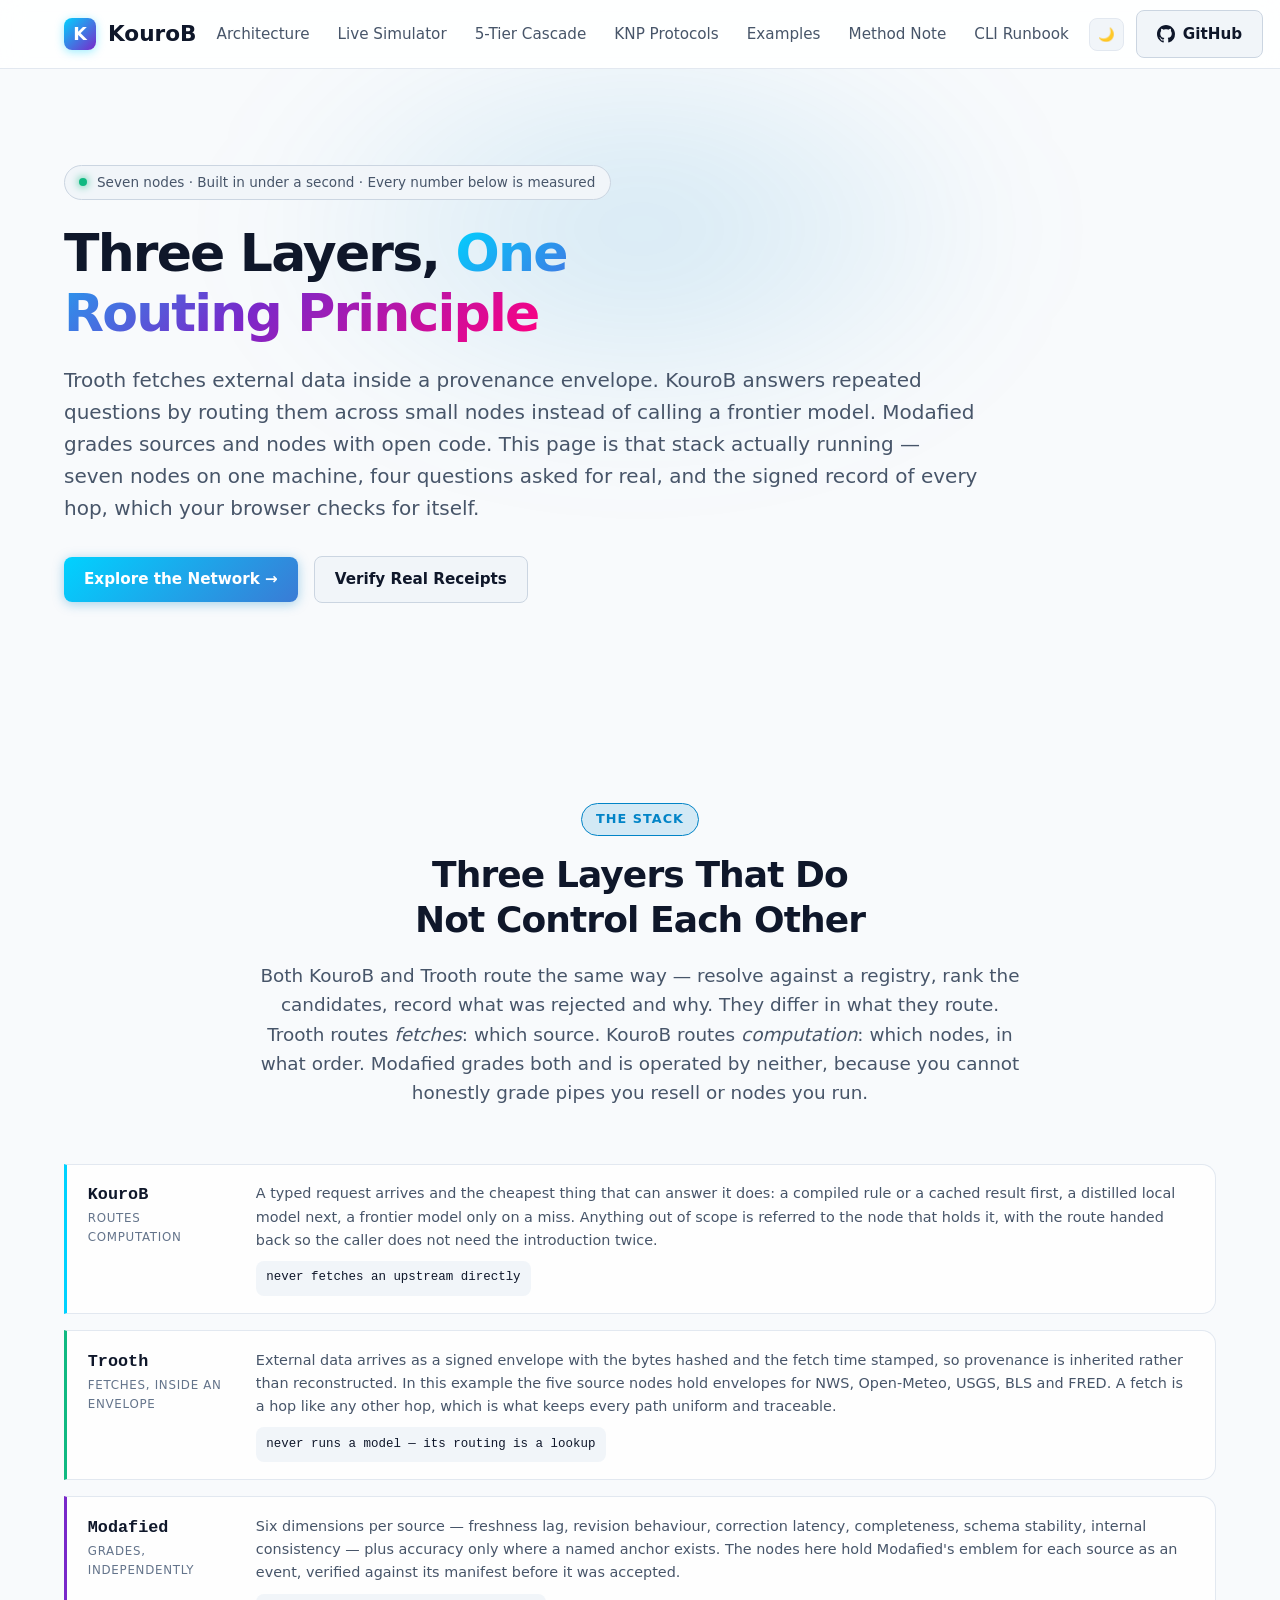
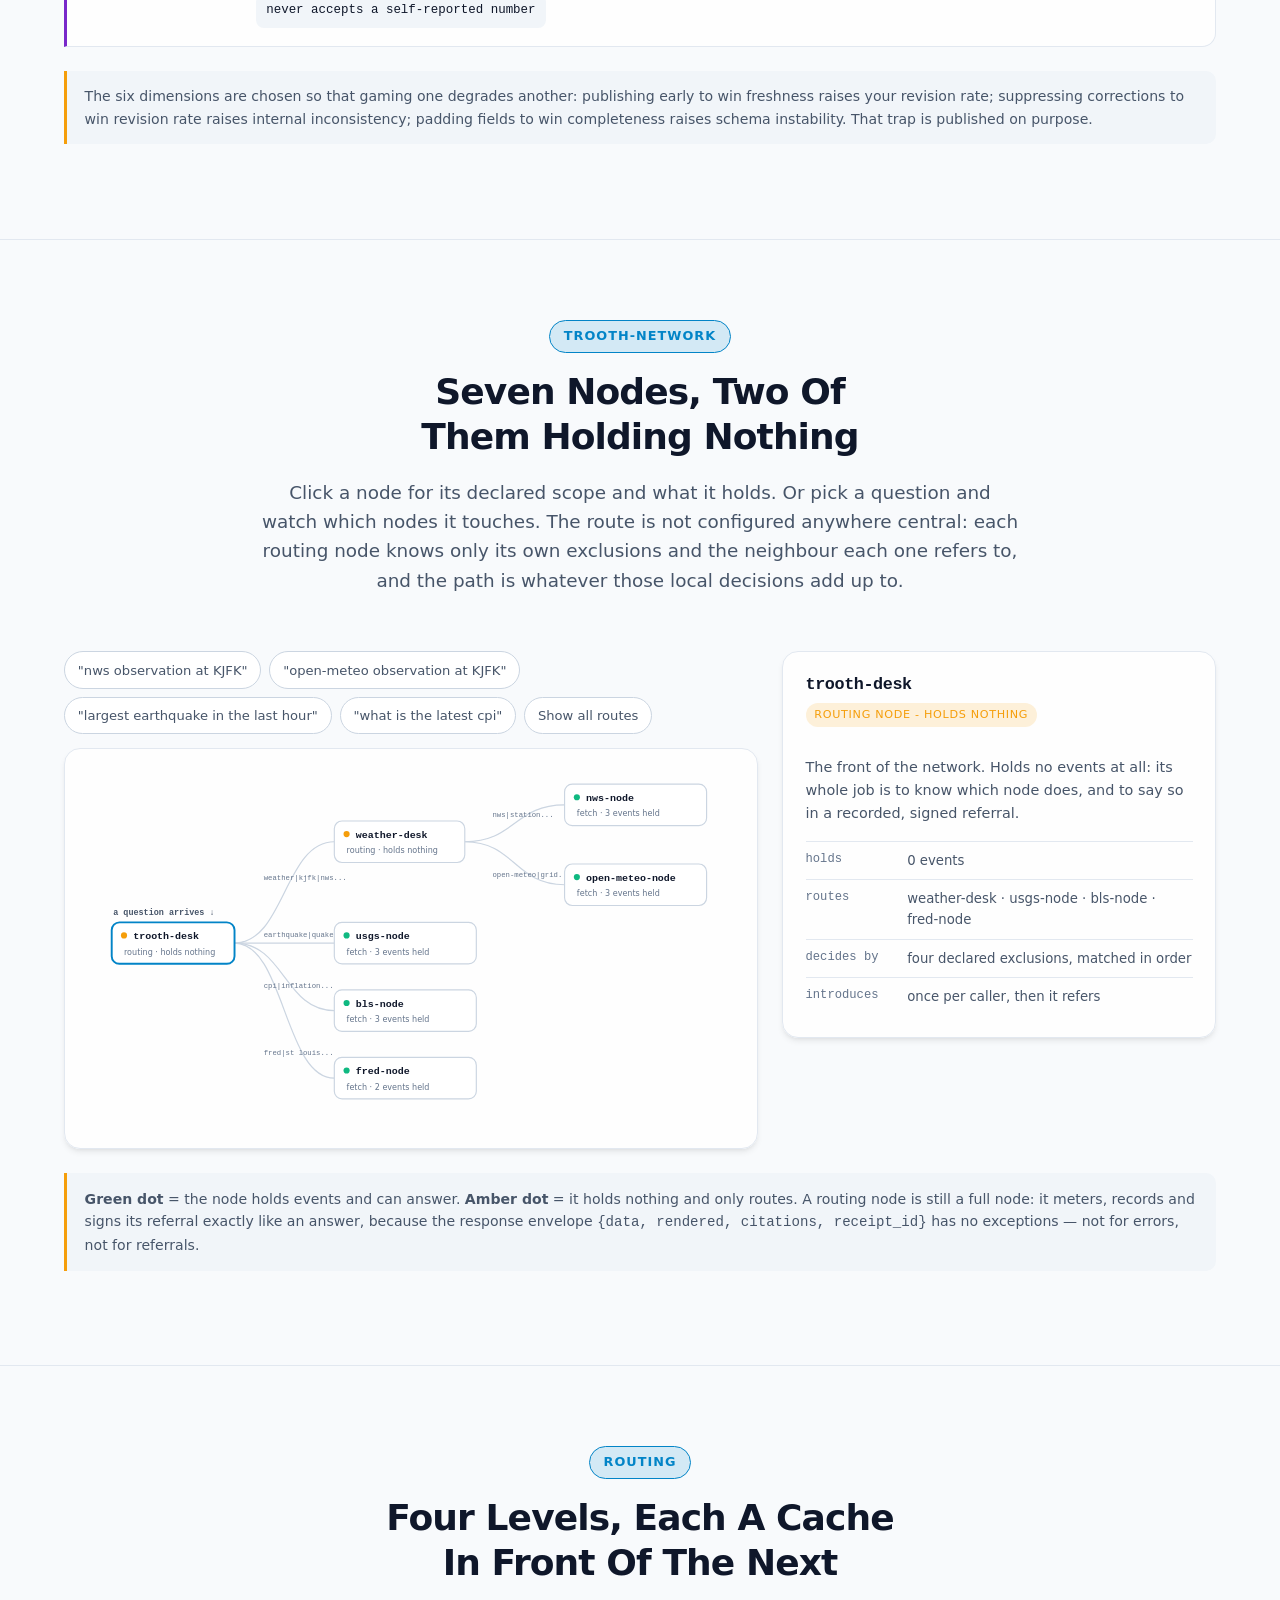
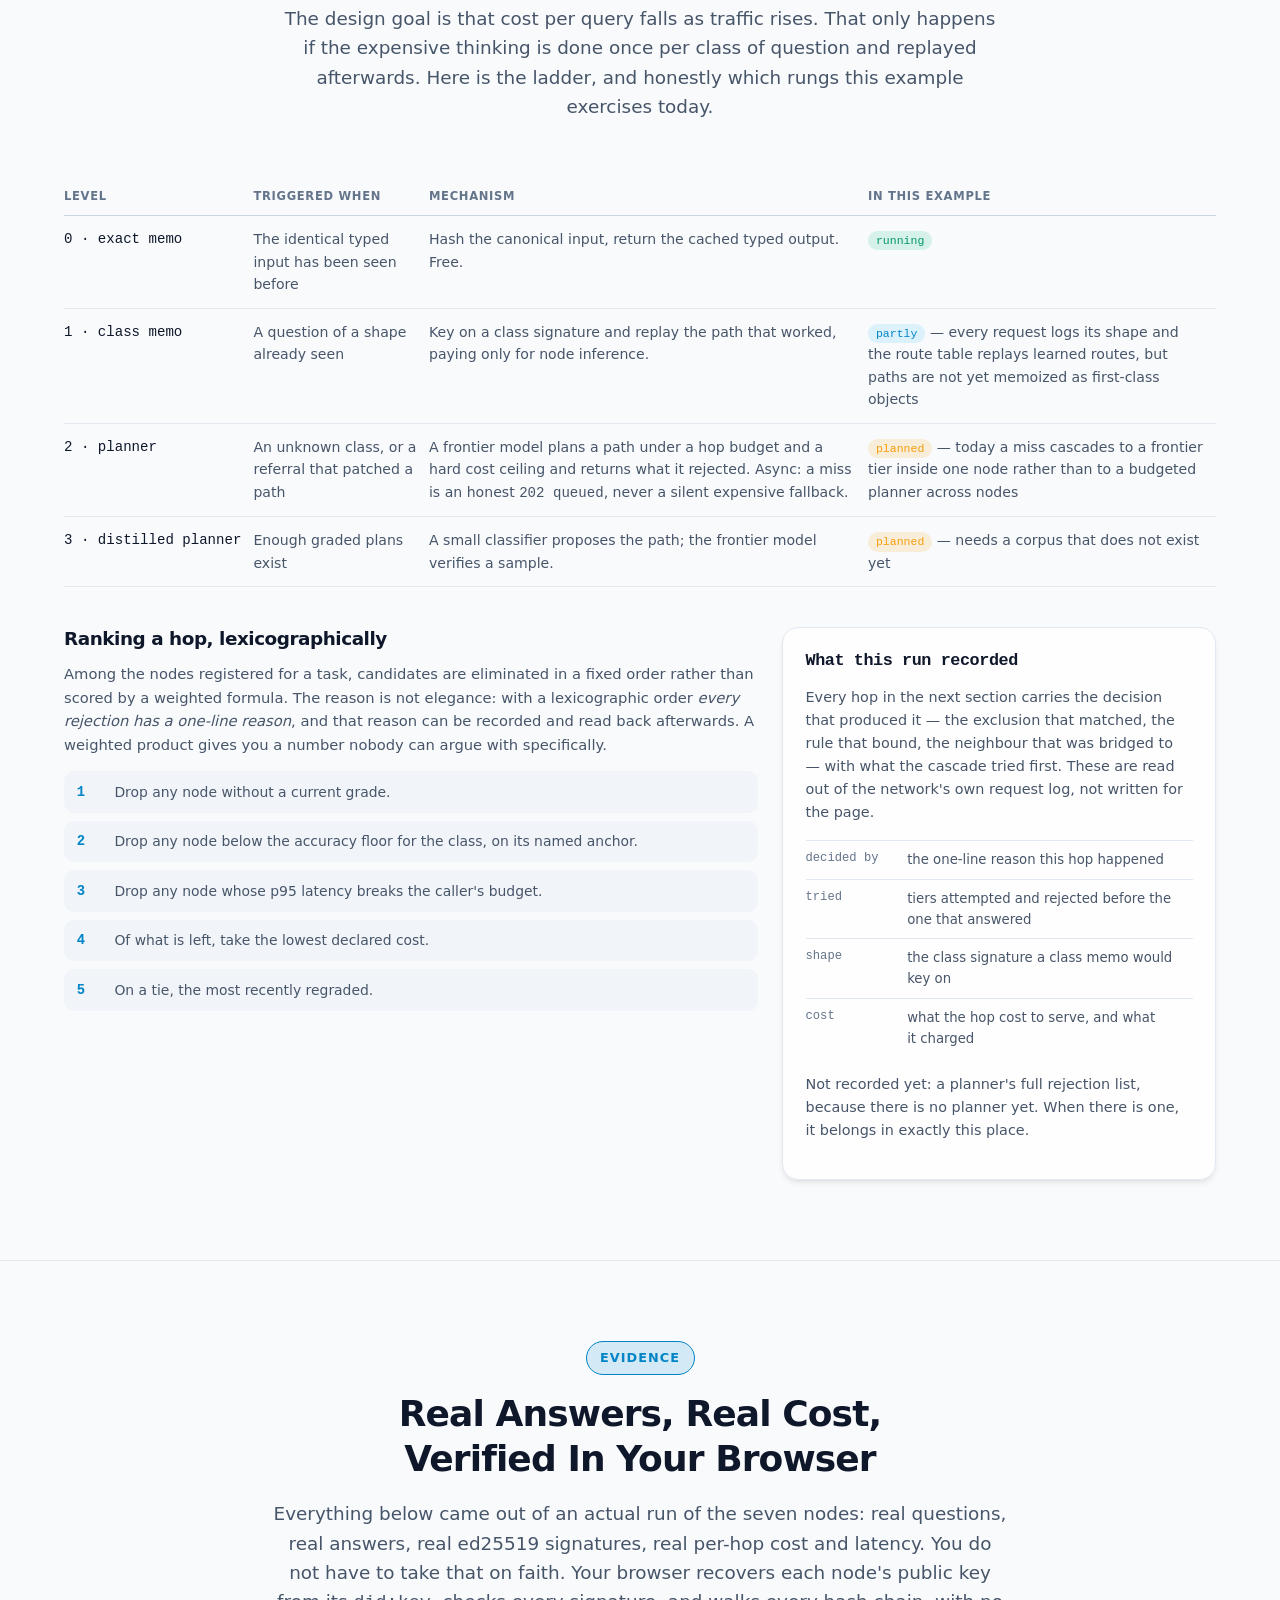
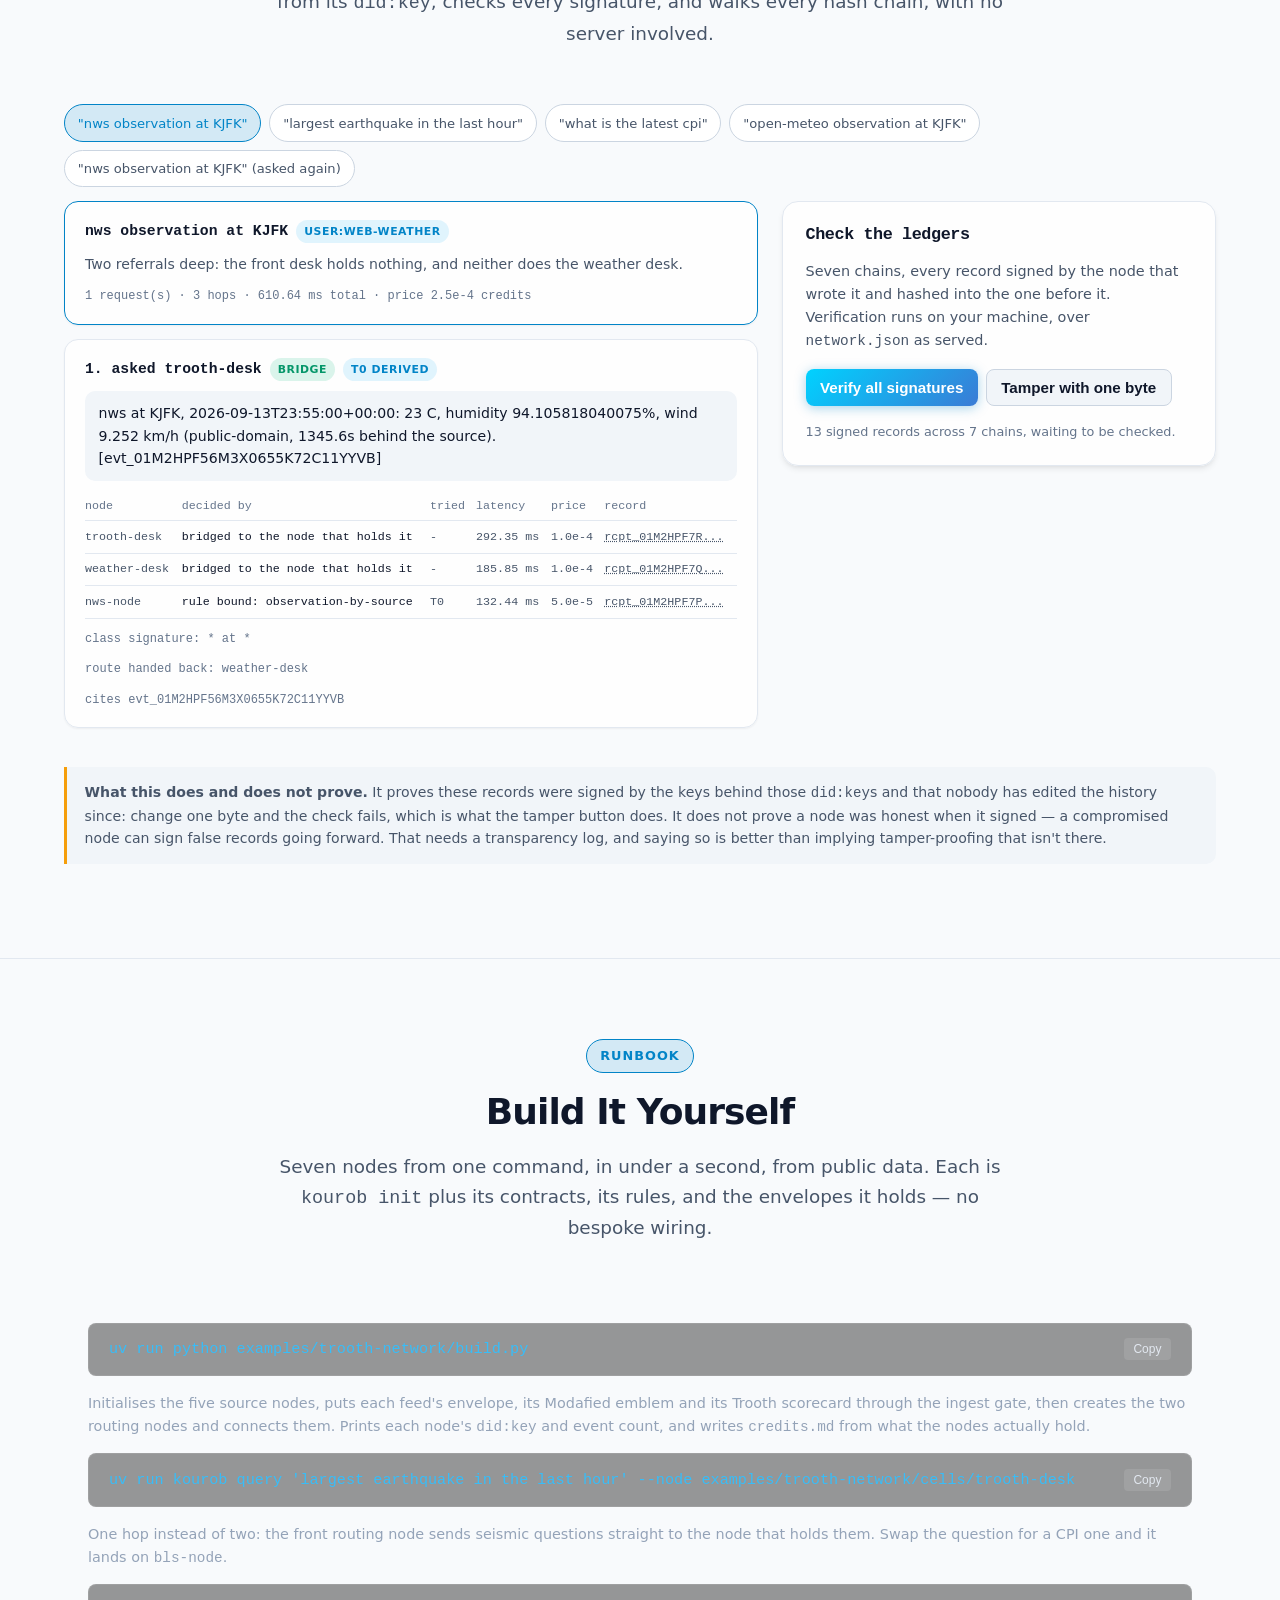
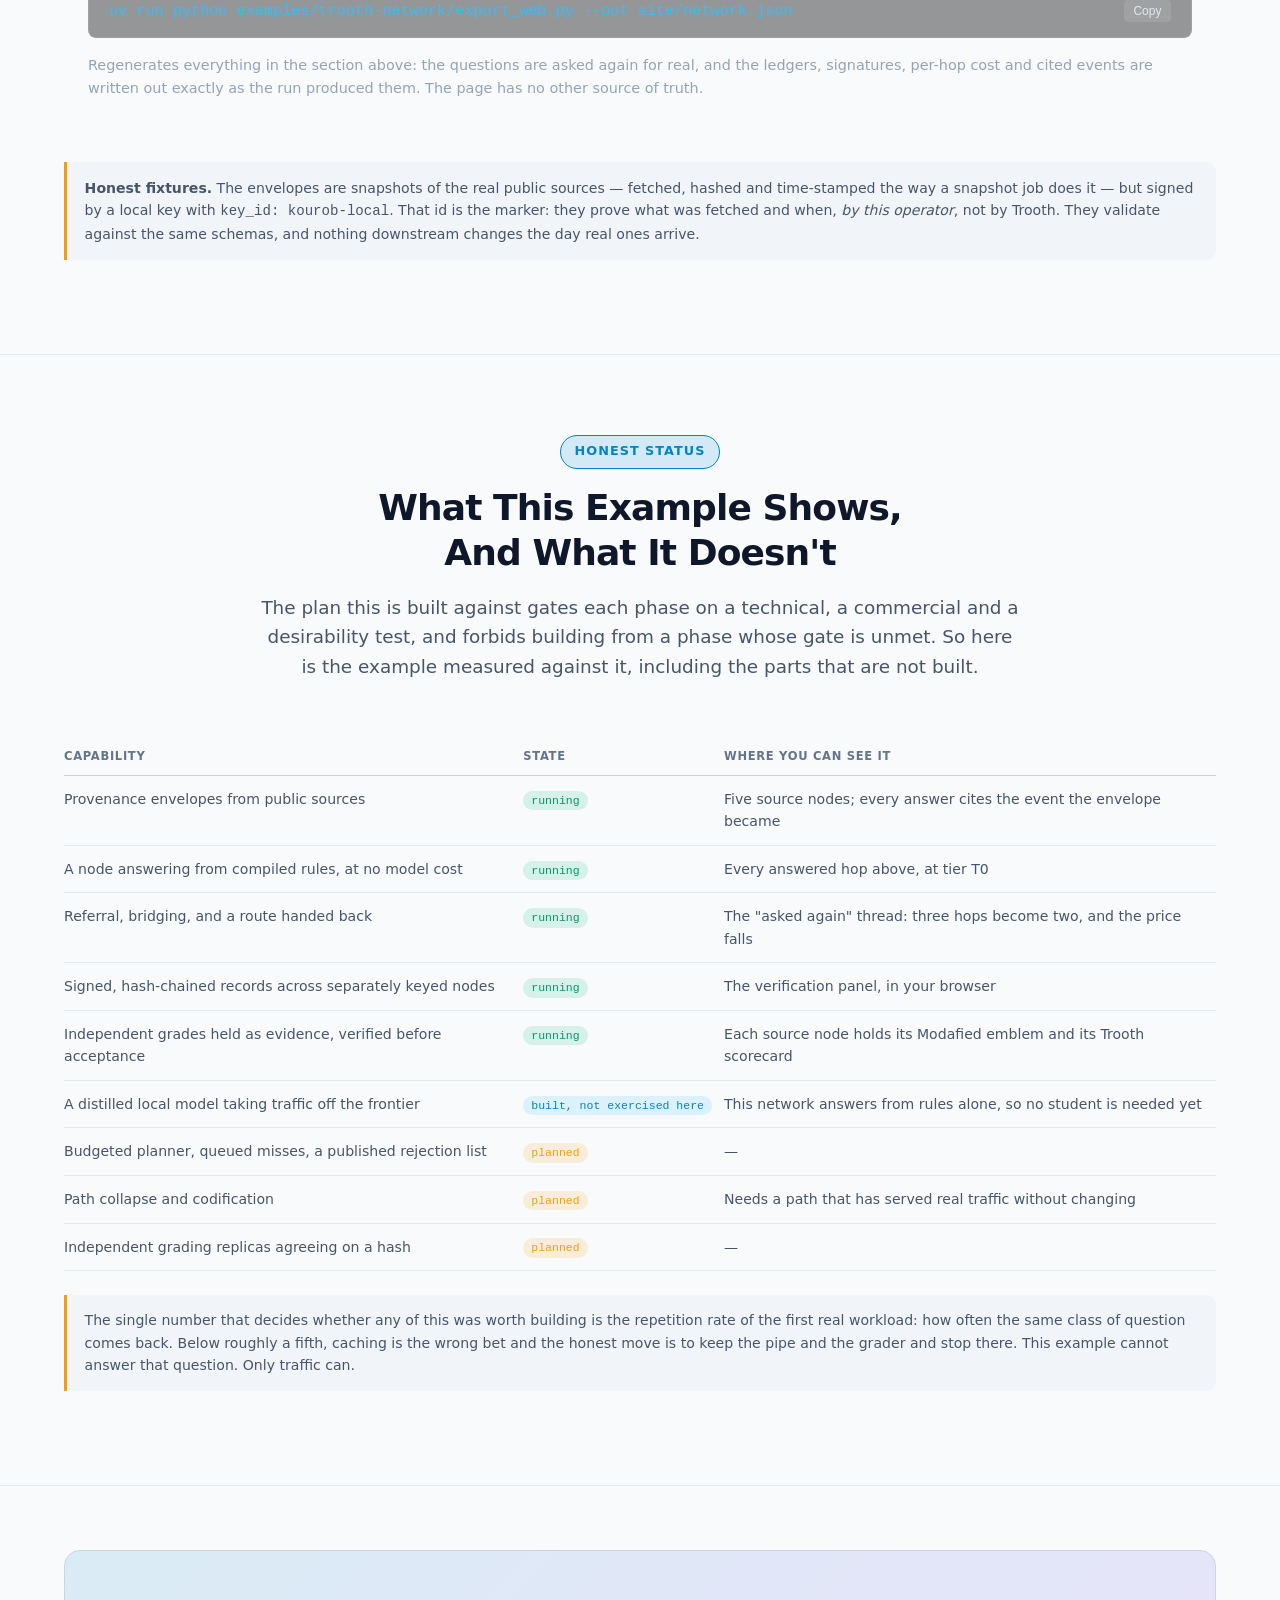
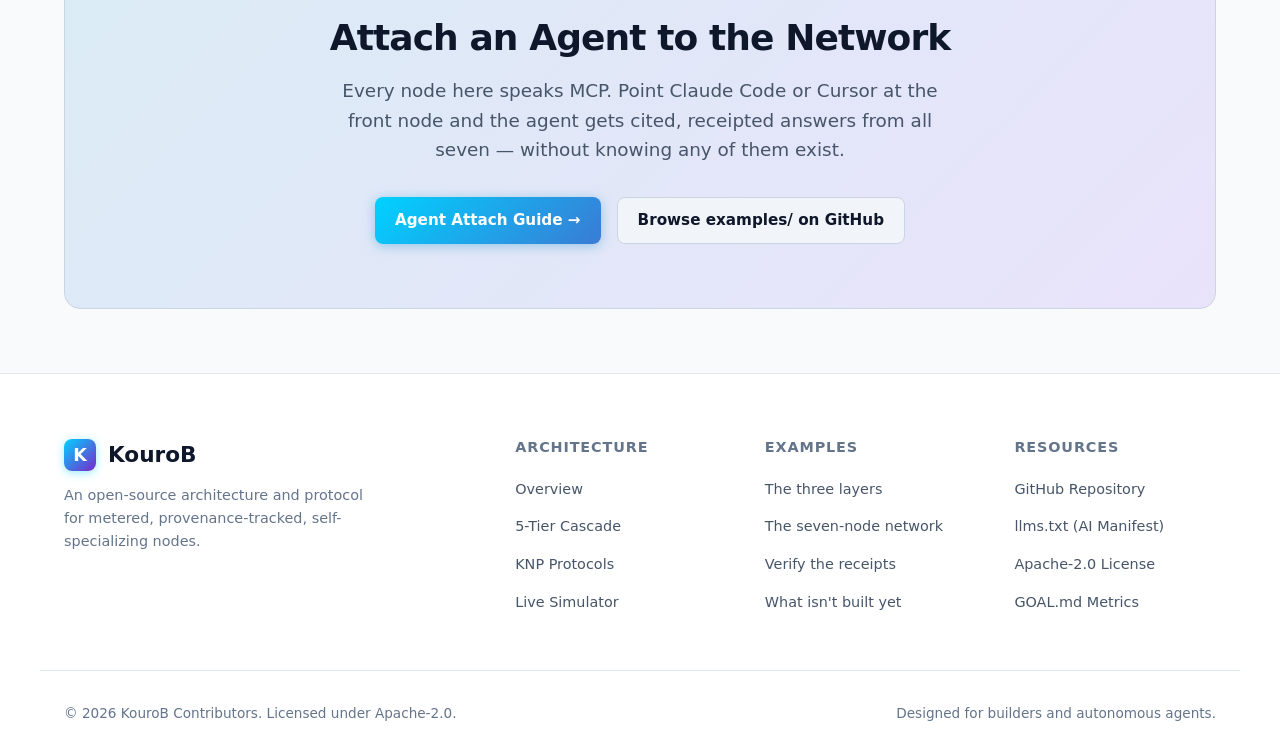
==== commit 8eb0a78a: "feat(site): a method note answered by a node, not written examples/maude-method-node/ holds one mark" ====
--- a/site/examples.html
+++ b/site/examples.html
@@ -285,6 +285,7 @@
           <li><a href="index.html#tiers">5-Tier Cascade</a></li>
           <li><a href="index.html#protocols">KNP Protocols</a></li>
           <li><a href="examples.html" aria-current="page">Examples</a></li>
+          <li><a href="maude.html">Method Note</a></li>
           <li><a href="index.html#cli">CLI Runbook</a></li>
         </ul>
       </nav>
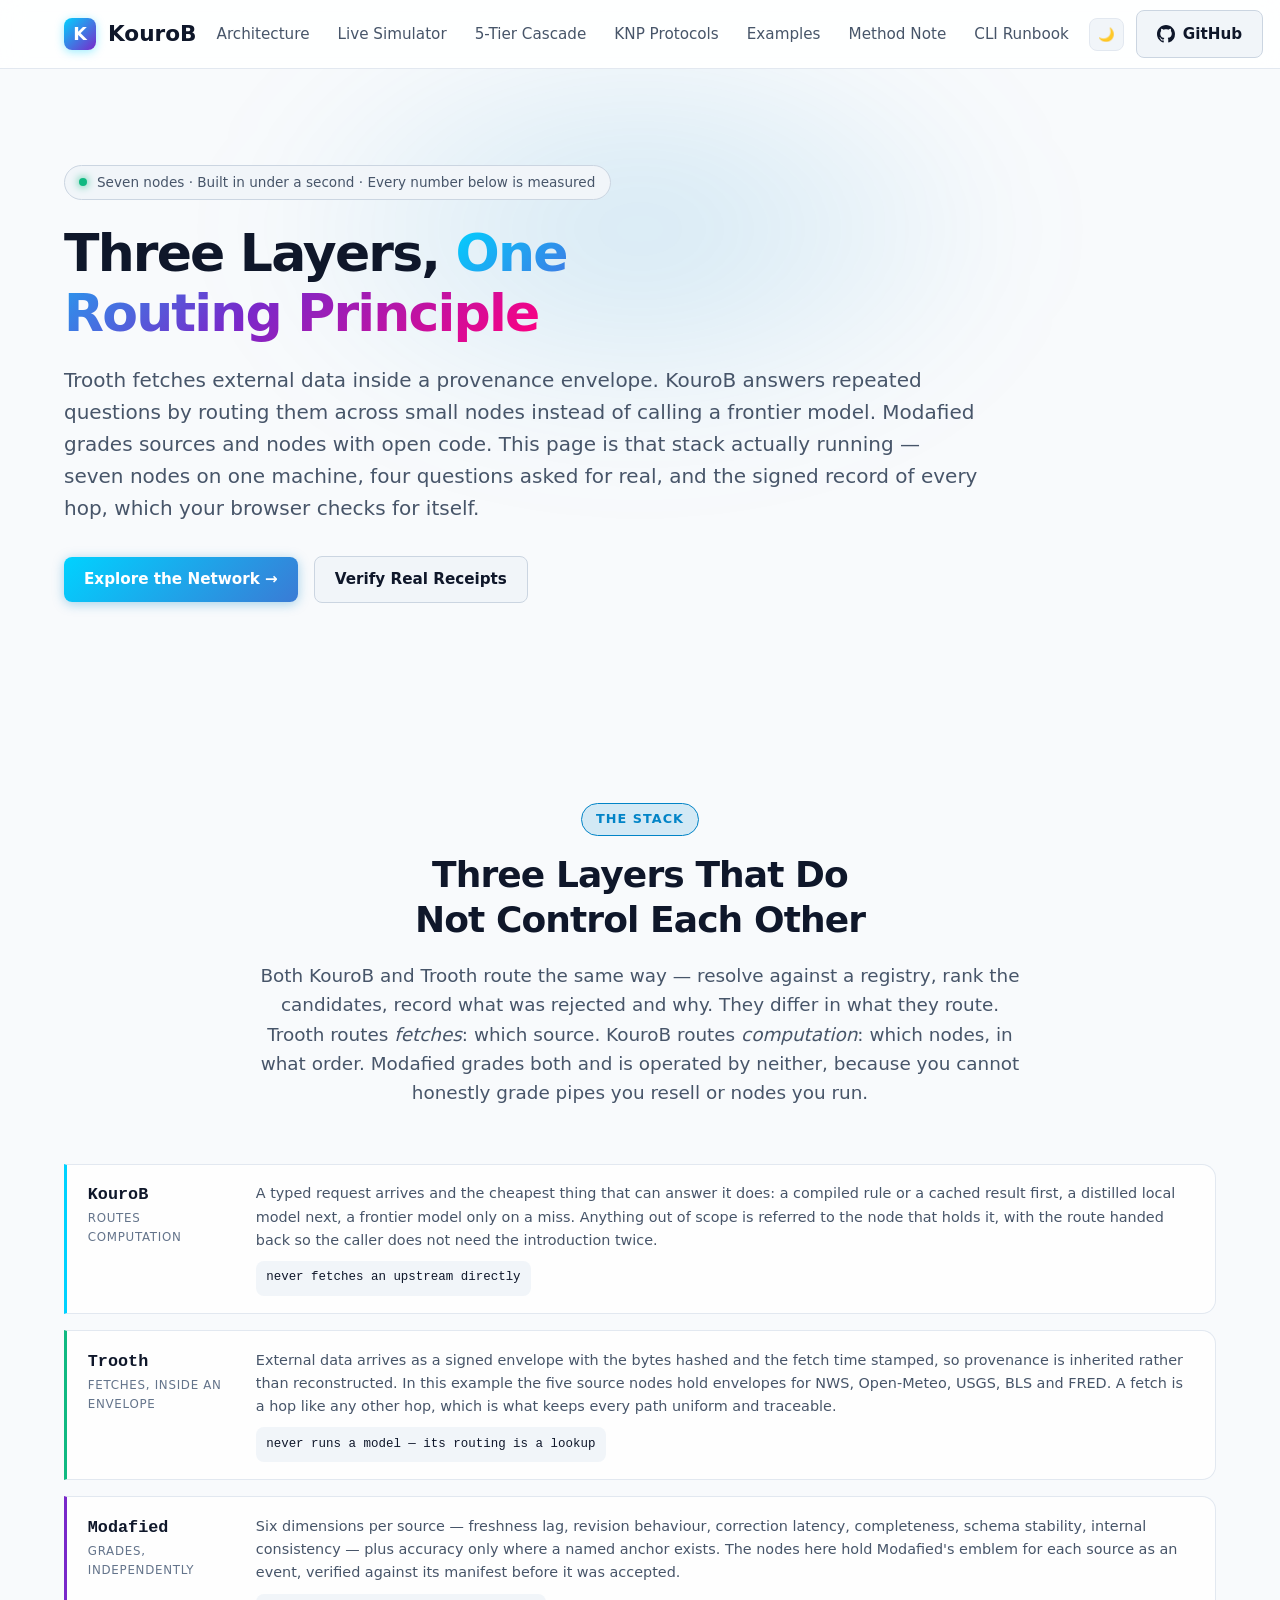
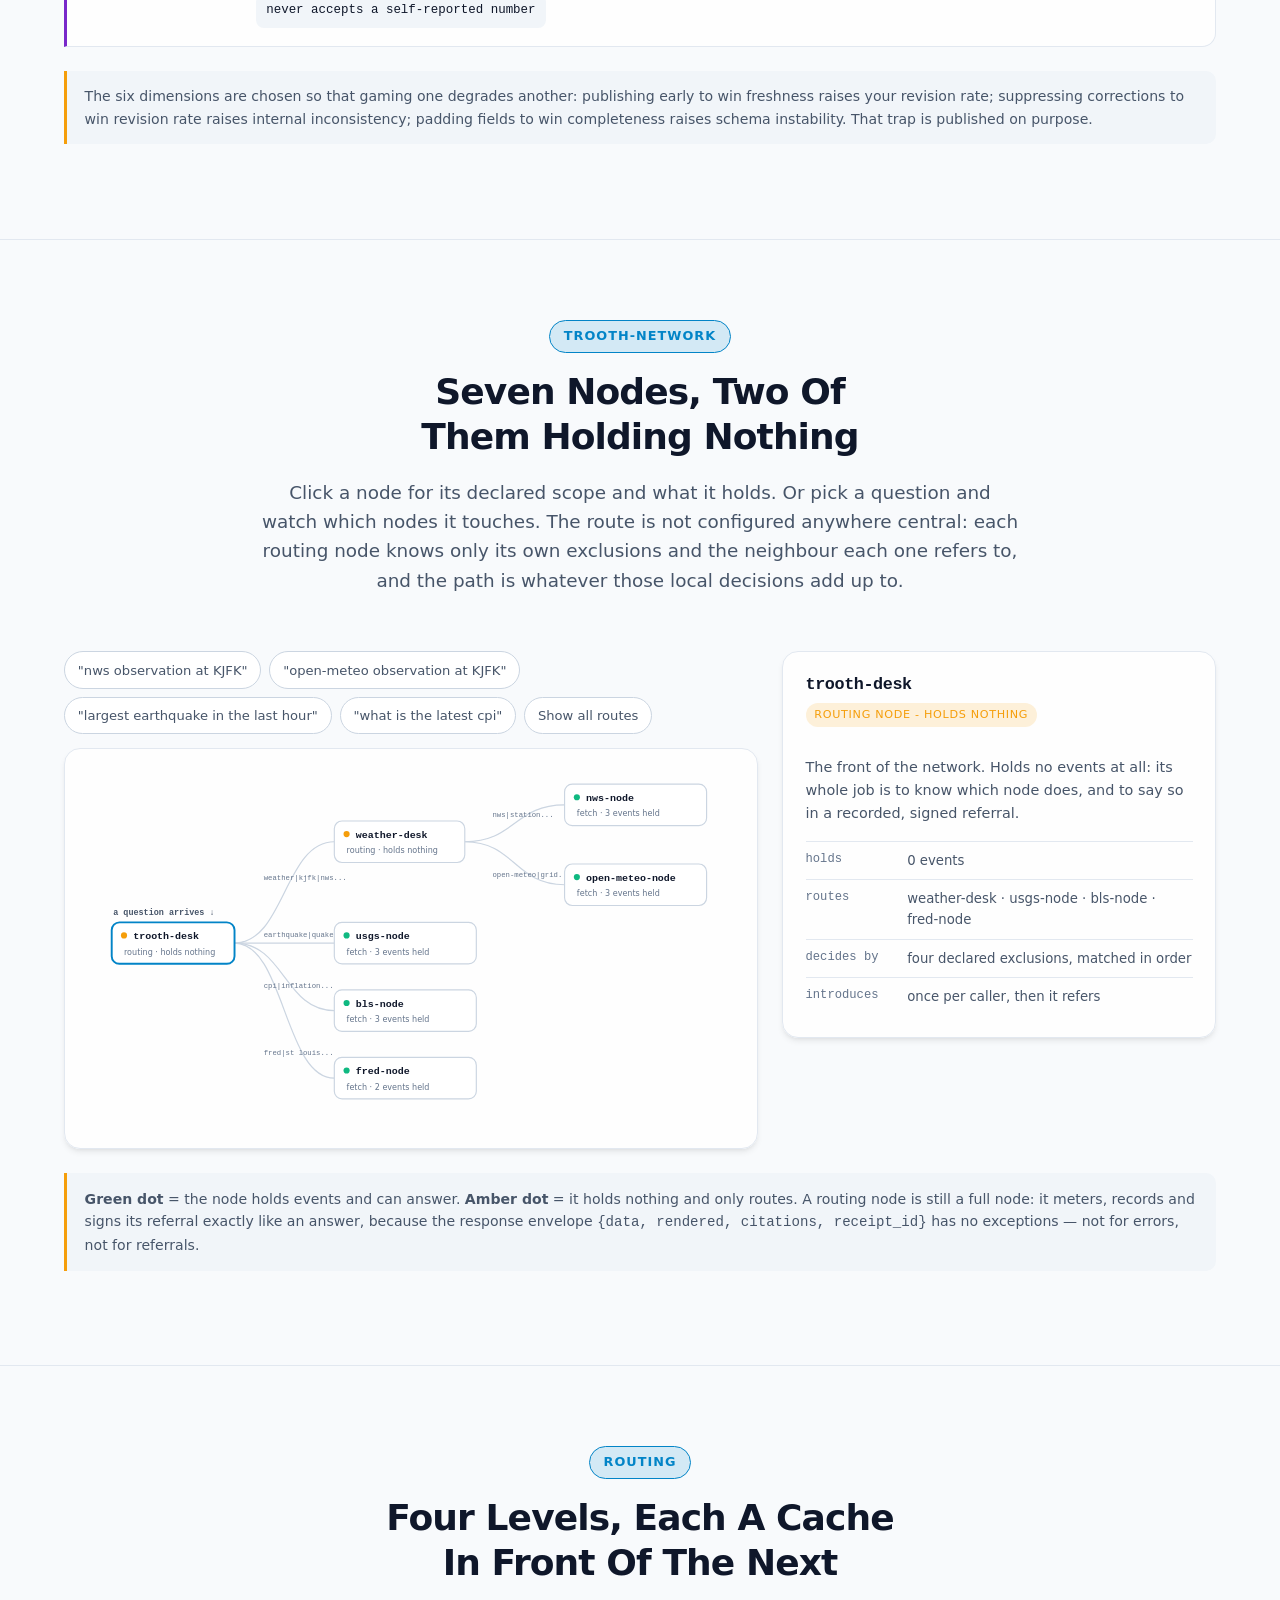
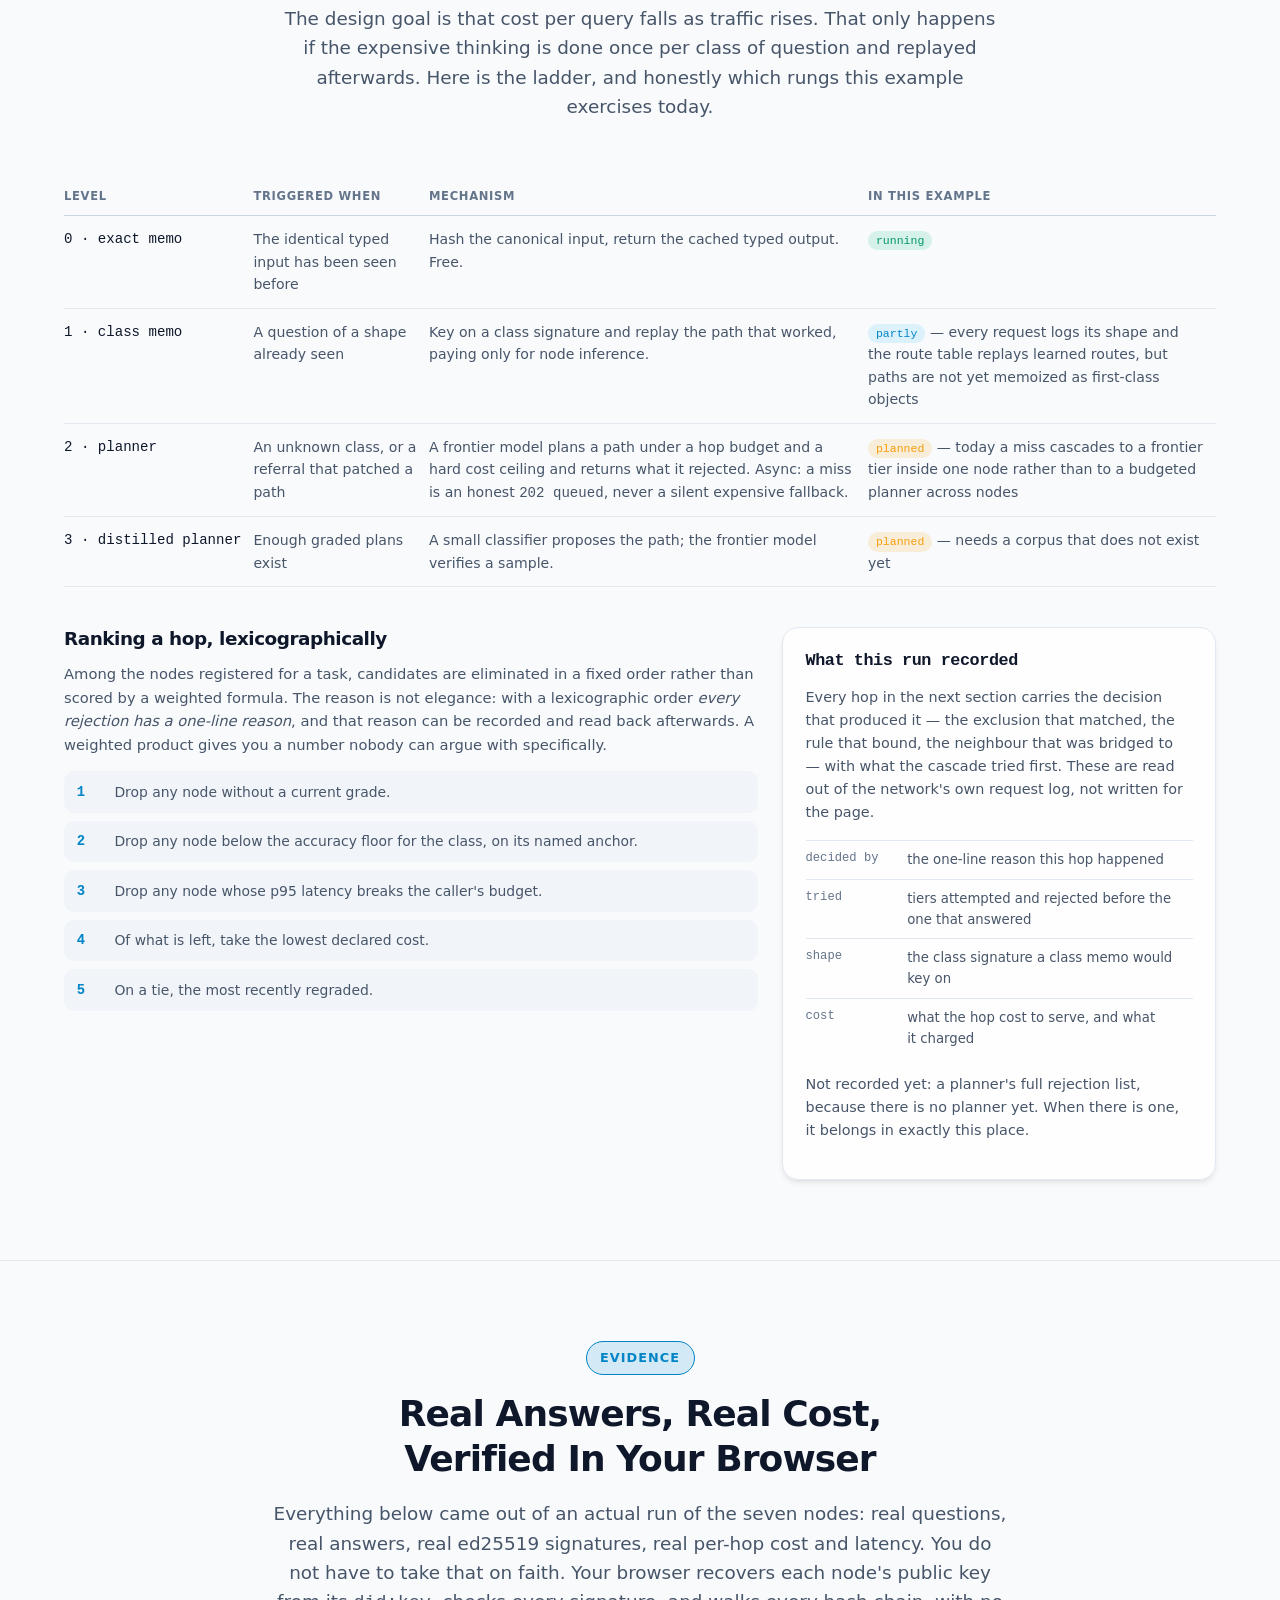
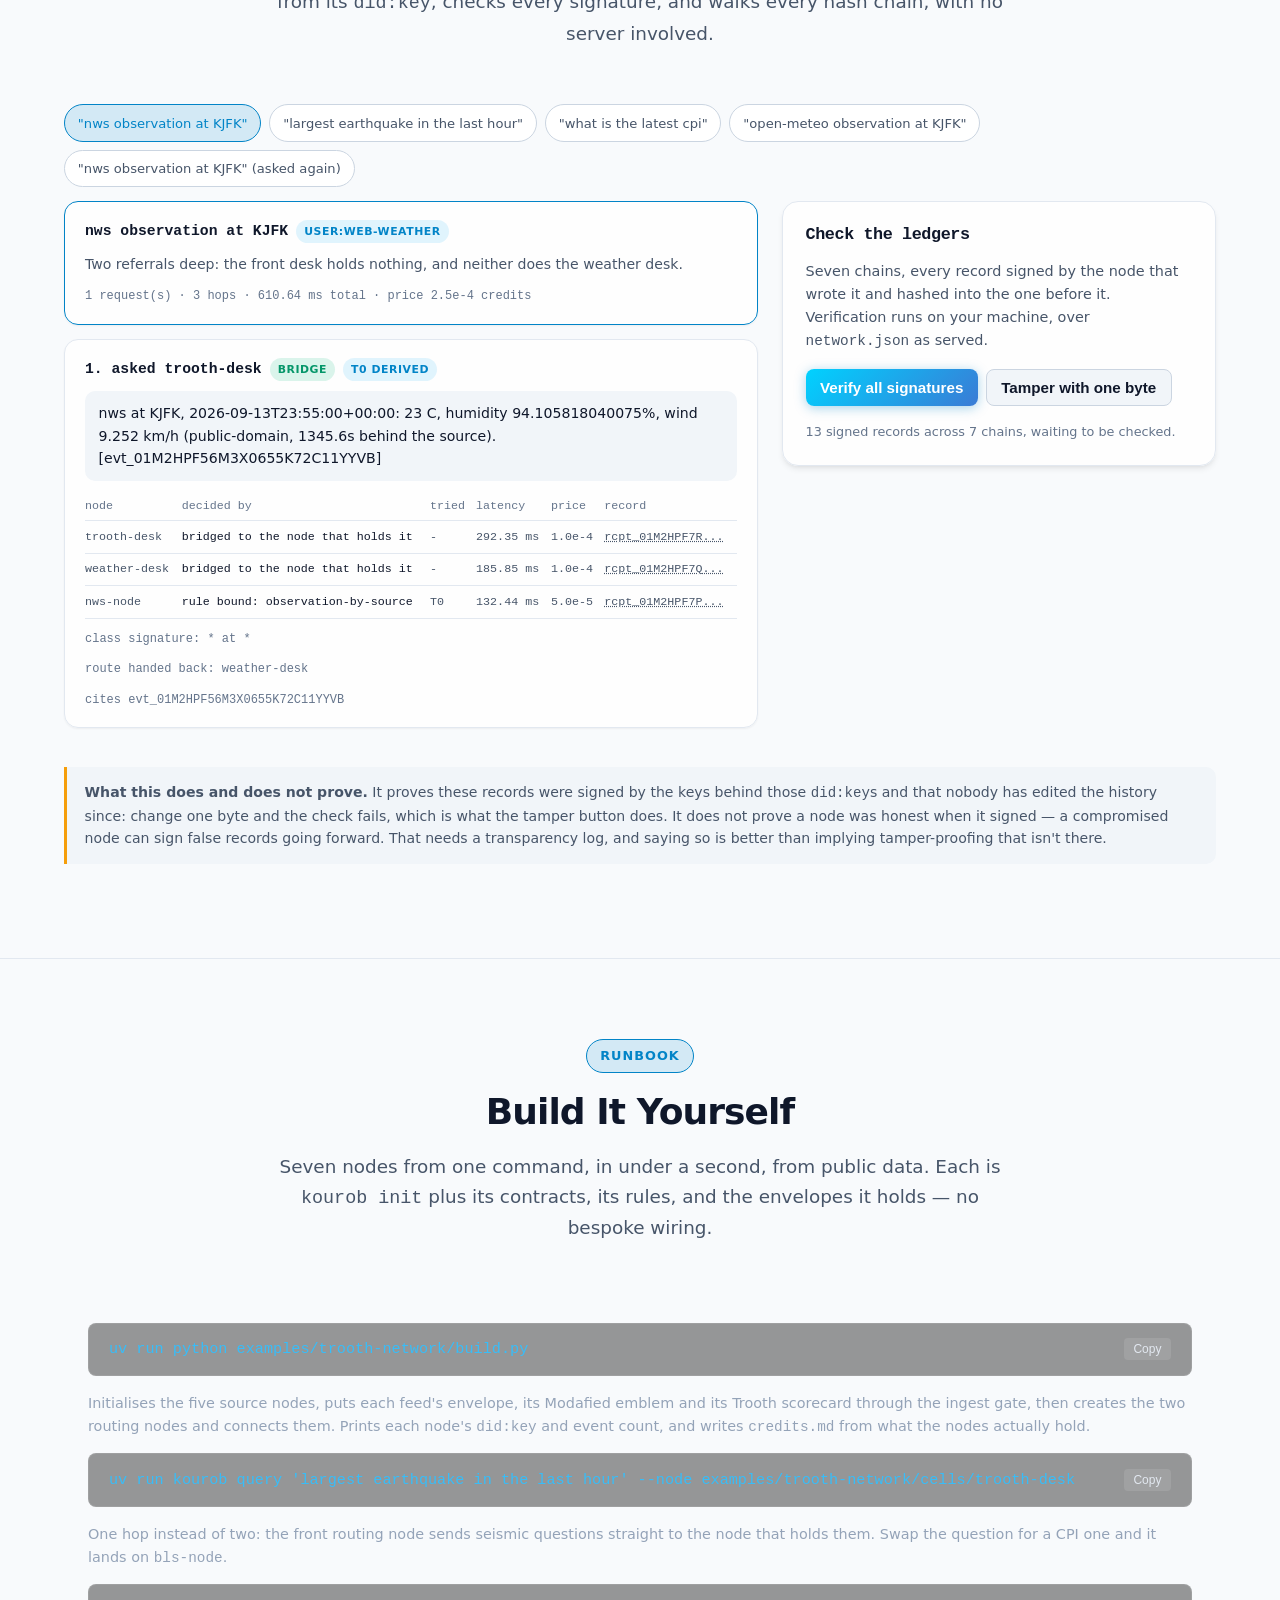
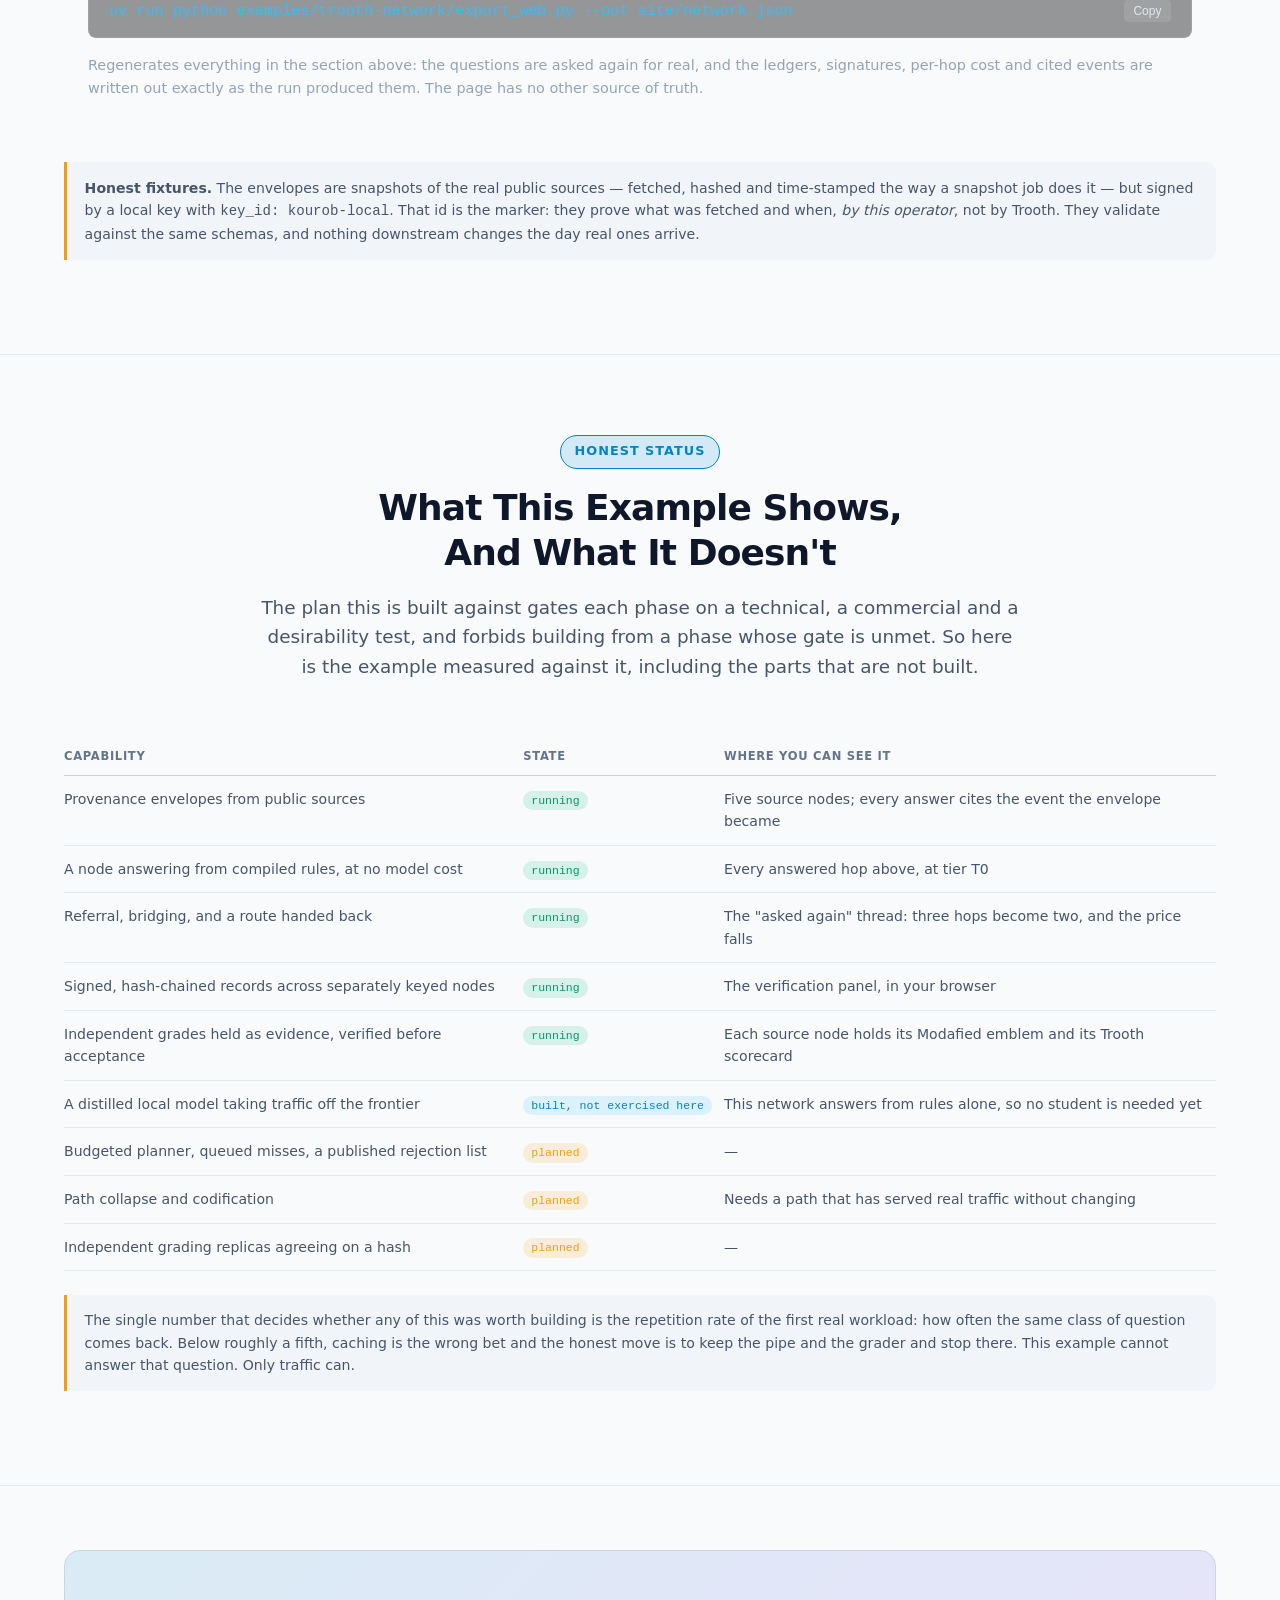
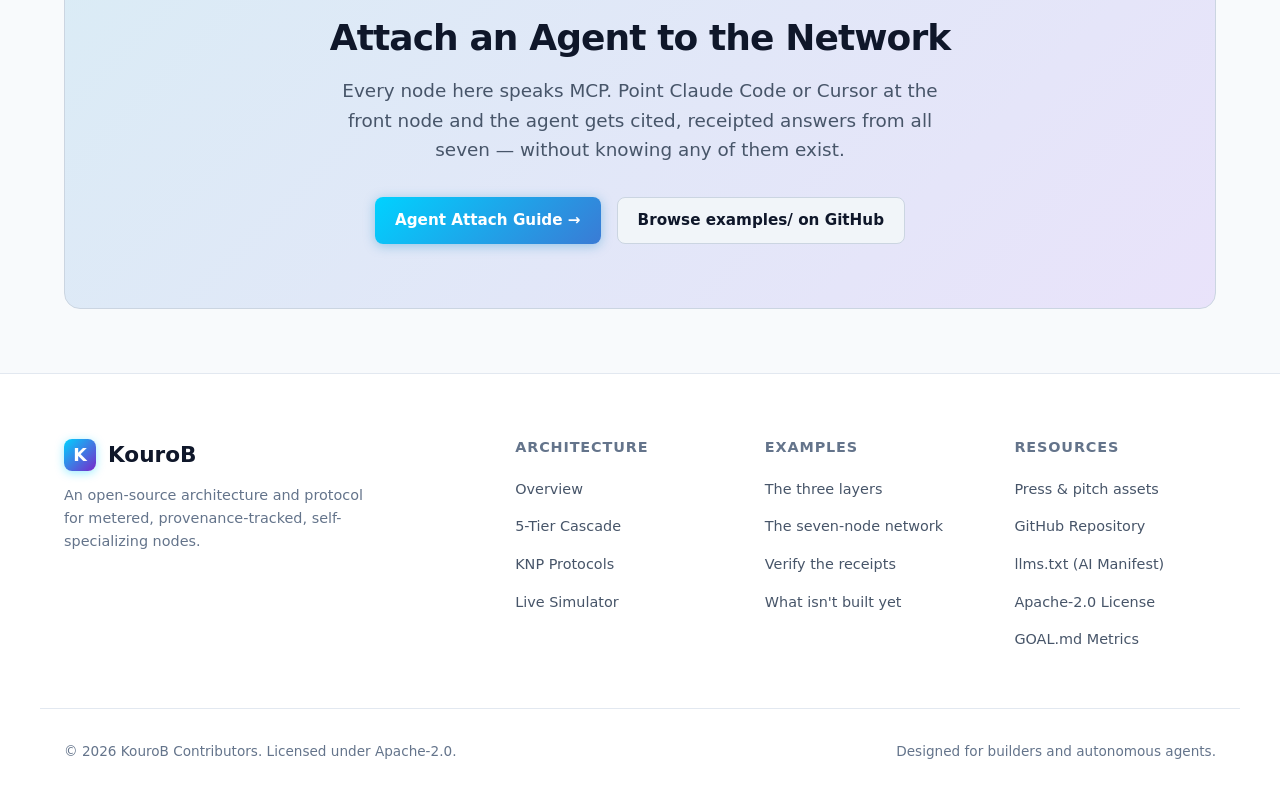
==== commit a05b86cc: "Add a press page, and put the MedDevice Pulse client deck on it One silent looping deck, posted so t" ====
--- a/site/examples.html
+++ b/site/examples.html
@@ -824,6 +824,7 @@
       <div class="footer-col">
         <h4>Resources</h4>
         <ul class="footer-links">
+          <li><a href="press.html">Press &amp; pitch assets</a></li>
           <li><a href="https://github.com/alexchouck-hash/kourob" target="_blank" rel="noopener">GitHub Repository</a></li>
           <li><a href="llms.txt">llms.txt (AI Manifest)</a></li>
           <li><a href="https://github.com/alexchouck-hash/kourob/blob/main/LICENSE" target="_blank" rel="noopener">Apache-2.0 License</a></li>
